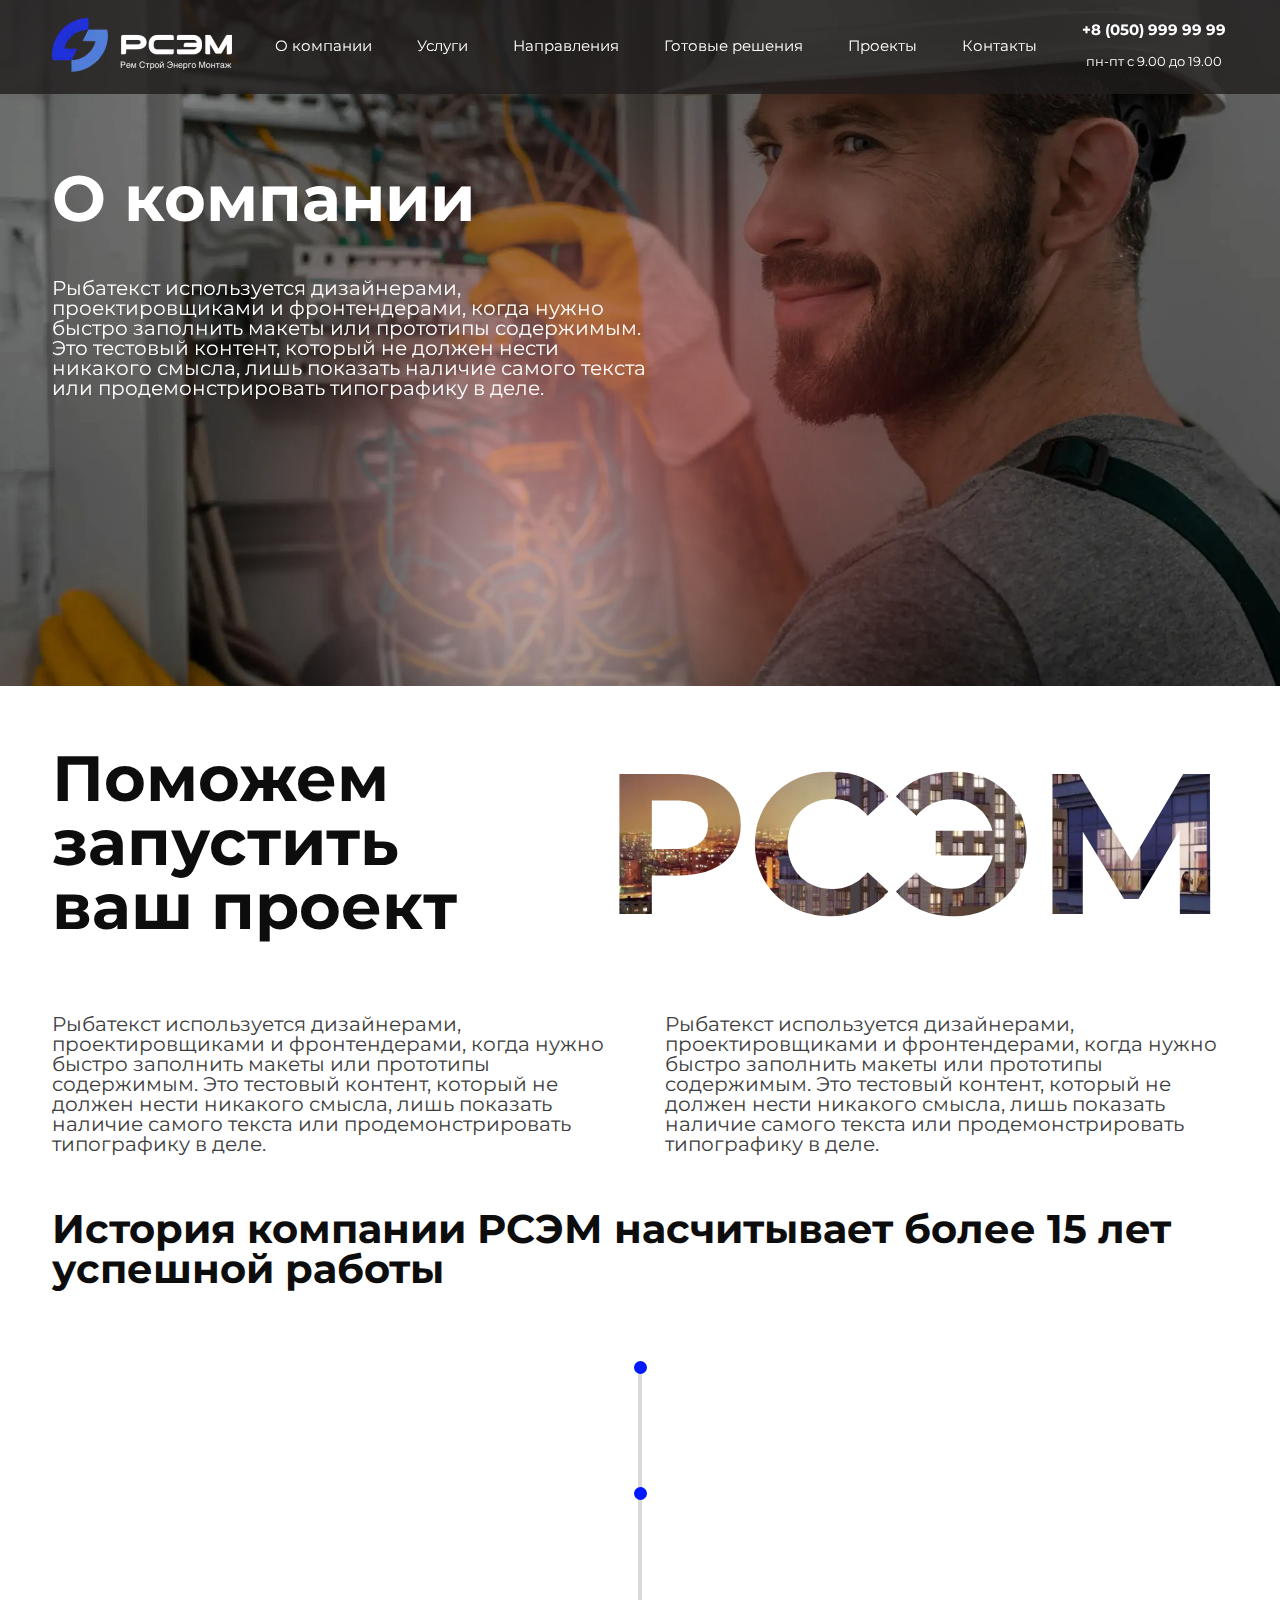
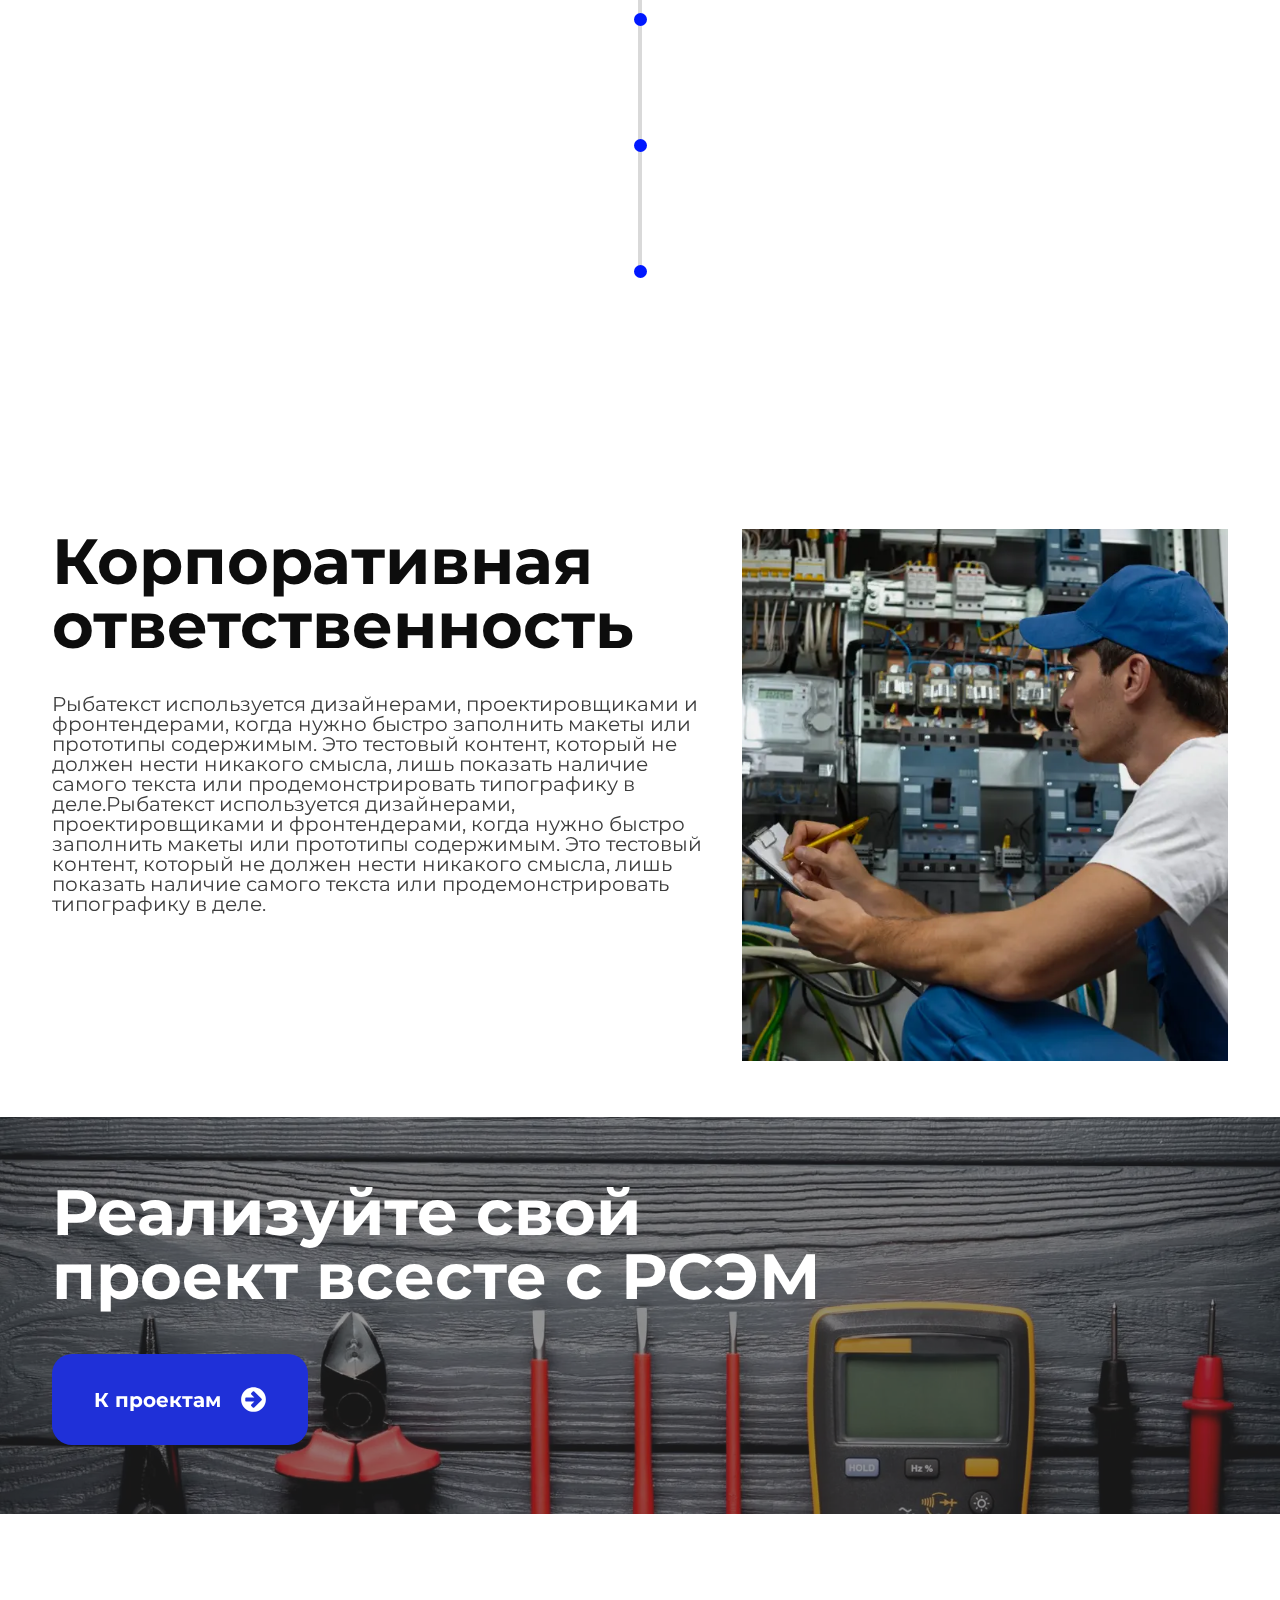
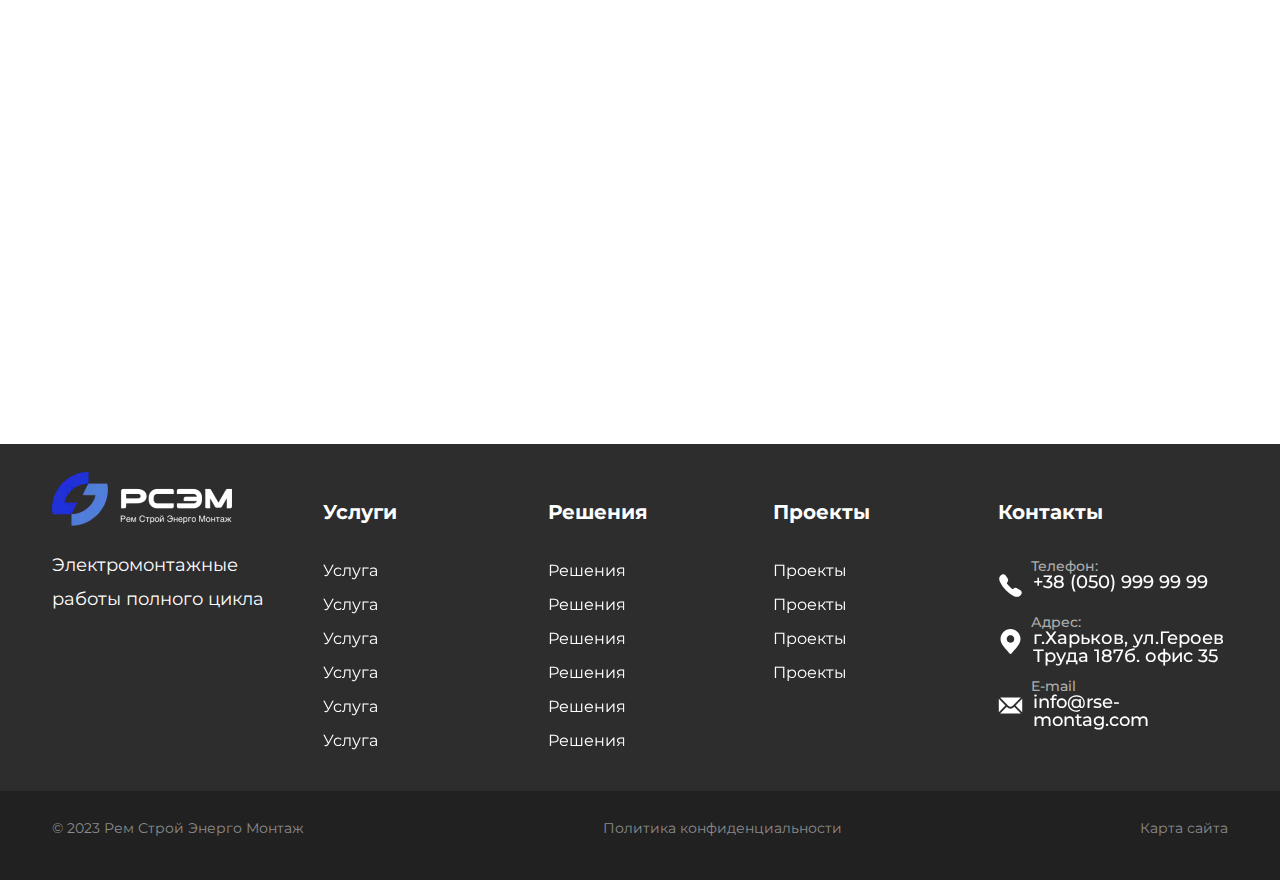
==== about-company.html @ 853f7193 "Add files via upload" ====
<!DOCTYPE html>
<html lang="ru">

<head>
	<title>О компании</title>
	<meta charset="UTF-8">
	<meta name="format-detection" content="telephone=no">
	<style>
		body {
			opacity: 0;
		}
	</style>
	<link rel="stylesheet" href="css/style.min.css?_v=20240906110021">
	<link rel="shortcut icon" href="favicon.ico">
	<!-- <meta name="robots" content="noindex, nofollow"> -->
	<meta name="viewport" content="width=device-width, initial-scale=1.0">
</head>

<body>
	<div class="wrapper">
		<header data-scroll="88" data-scroll-show="1000" class="header">
			<div class="header__container">
				<a href="index.html" class="header__logo"><img src="img/logo.webp" alt="Logo"></a>
				<div class="header__menu menu">
					<button type="button" class="menu__icon icon-menu"><span></span></button>
					<nav class="menu__body">
						<ul class="menu__list">
							<li class="menu__item"><a href="about-company.html" class="menu__link link">О компании</a></li>
							<li class="menu__item"><a href="index.html" class="menu__link link">Услуги</a></li>
							<li class="menu__item"><a href="index.html" class="menu__link link">Направления</a></li>
							<li class="menu__item"><a href="solutions.html" class="menu__link link">Готовые решения</a></li>
							<li class="menu__item"><a href="project.html" class="menu__link link">Проекты</a></li>
							<li class="menu__item"><a href="contact.html" class="menu__link link">Контакты</a></li>
							<li class="menu__item">
								<a href="tel:+380509999999" class="menu__link link menu__link--tell">+8 (050) 999 99 99</a>
								<div class="menu__schedule">пн-пт с 9.00 до 19.00</div>
							</li>
						</ul>
					</nav>
				</div>
			</div>
		</header>
		<main class="page">
			<section data-prlx-parent class="page__about about">
				<div data-prlx class="about__container">
					<h2 class="about__title title">О компании</h2>
					<div class="about__text text">
						<p>
							Рыбатекст используется дизайнерами, проектировщиками и фронтендерами, когда нужно быстро заполнить макеты или прототипы содержимым. Это тестовый контент, который не должен нести никакого смысла, лишь показать наличие самого текста или продемонстрировать типографику в деле.
						</p>
					</div>
				</div>
				<div data-prlx-mouse class="main__decor"><img src="img/main/circle.webp" alt="Decor"></div>
			</section>
			<section class="page__help help">
				<div class="help__container">
					<div data-watch data-watch-once data-watch-threshold="0.3" class="help__main main-help">
						<div class="main-help__headlines">
							<h2 class="main-help__title title">Поможем запустить ваш проект</h2>
							<h3 class="main-help__label image-label">РСЭМ</h3>
						</div>
						<div class="main-help__text text">
							<p>
								Рыбатекст используется дизайнерами, проектировщиками и фронтендерами, когда нужно быстро заполнить макеты или прототипы содержимым. Это тестовый контент, который не должен нести никакого смысла, лишь показать наличие самого текста или продемонстрировать типографику в деле.
							</p>
							<p>
								Рыбатекст используется дизайнерами, проектировщиками и фронтендерами, когда нужно быстро заполнить макеты или прототипы содержимым. Это тестовый контент, который не должен нести никакого смысла, лишь показать наличие самого текста или продемонстрировать типографику в деле.
							</p>
						</div>
					</div>
					<div class="help__history history-help">
						<h4 class="history-help__title">История компании РСЭМ насчитывает более 15 лет успешной работы</h4>
						<div class="history-help__items">
							<div data-watch class="history-help__item">
								<div class="history-help__item-content">
									<div class="history-help__years">2020-2023</div>
									<div class="history-help__text text">
										<p>
											Рыбатекст используется дизайнерами, проектировщиками и фронтендерами, когда нужно
										</p>
									</div>
								</div>
							</div>
							<div data-watch class="history-help__item">
								<div class="history-help__item-content">
									<div class="history-help__years">2008-2020</div>
									<div class="history-help__text text">
										<p>
											Рыбатекст используется дизайнерами, проектировщиками и фронтендерами, когда нужно
										</p>
									</div>
								</div>
							</div>
							<div data-watch class="history-help__item">
								<div class="history-help__item-content">
									<div class="history-help__years">2001-2008</div>
									<div class="history-help__text text">
										<p>
											Рыбатекст используется дизайнерами, проектировщиками и фронтендерами, когда нужно
										</p>
									</div>
								</div>
							</div>
							<div data-watch class="history-help__item">
								<div class="history-help__item-content">
									<div class="history-help__years">1995-1991</div>
									<div class="history-help__text text">
										<p>
											Рыбатекст используется дизайнерами, проектировщиками и фронтендерами, когда нужно
										</p>
									</div>
								</div>
							</div>
							<div data-watch class="history-help__item">
								<div class="history-help__item-content">
									<div class="history-help__years">1988-1991</div>
									<div class="history-help__text text">
										<p>
											Рыбатекст используется дизайнерами, проектировщиками и фронтендерами, когда нужно
										</p>
									</div>
								</div>
							</div>
						</div>
					</div>
					<div data-prlx-parent class="help__responsibility responsibility-help">
						<div data-prlx class="responsibility-help__content">
							<h3 class="responsibility-help__title title">Корпоративная ответственность</h3>
							<div class="responsibility-help__text text">
								<p>
									Рыбатекст используется дизайнерами, проектировщиками и фронтендерами, когда нужно быстро заполнить макеты или прототипы содержимым. Это тестовый контент, который не должен нести никакого смысла, лишь показать наличие самого текста или продемонстрировать типографику в деле.Рыбатекст используется дизайнерами, проектировщиками и фронтендерами, когда нужно быстро заполнить макеты или прототипы содержимым. Это тестовый контент, который не должен нести никакого смысла, лишь показать наличие самого текста или продемонстрировать типографику в деле.
								</p>
							</div>
						</div>
						<div class="responsibility-help__image"><img src="img/project/project-image.webp" alt="Project-image"></div>
					</div>
				</div>
			</section>
			<section class="page__project project">
				<div data-prlx-parent class="project__main">
					<div data-prlx class="project__container">
						<h2 class="project__title title">Реализуйте свой проект всесте с РСЭМ</h2>
						<a href="project.html" class="project__link button">К проектам<span><svg>
									<use xlink:href="img/icons/icons.svg#arrow"></use>
								</svg></span></a>
					</div>
				</div>
			</section>
			<section data-watch data-watch-once data-watch-threshold="0.8" class="page__sertificate sertificate">
				<div class="sertificate__container">
					<h2 class="sertificate__title title">Сертификаты и лицензии</h2>
					<div class="sertificate__slider swiper">
						<div class="sertificate__wrapper swiper-wrapper">
							<div class="sertificate__slide swiper-slide">
								<img src="img/about/sertificate.webp" alt="Sertificate">
							</div>
							<div class="sertificate__slide swiper-slide">
								<img src="img/about/sertificate.webp" alt="Sertificate">
							</div>
							<div class="sertificate__slide swiper-slide">
								<img src="img/about/sertificate.webp" alt="Sertificate">
							</div>
							<div class="sertificate__slide swiper-slide">
								<img src="img/about/sertificate.webp" alt="Sertificate">
							</div>
							<div class="sertificate__slide swiper-slide">
								<img src="img/about/sertificate.webp" alt="Sertificate">
							</div>
							<div class="sertificate__slide swiper-slide">
								<img src="img/about/sertificate.webp" alt="Sertificate">
							</div>
							<div class="sertificate__slide swiper-slide">
								<img src="img/about/sertificate.webp" alt="Sertificate">
							</div>
						</div>
					</div>
				</div>
			</section>
		</main>
		<footer class="footer">
			<div class="footer__main">
				<div class="footer__container">
					<div class="footer__logo">
						<div class="footer__logo-image"><img src="img/logo.webp" alt="Logo"></div>
						<div class="footer__logo-text">
							<p>Электромонтажные работы полного цикла</p>
						</div>
					</div>
					<div data-spollers="767.98,max" class="footer__spollers spollers-footer">
						<details class="spollers-footer__item">
							<summary class="spollers-footer__title">Услуги</summary>
							<nav class="spollers-footer__body">
								<ul class="spollers-footer__list">
									<li class="spollers-footer__item"><a href="#" class="spollers-footer__link link">Услуга </a></li>
									<li class="spollers-footer__item"><a href="#" class="spollers-footer__link link">Услуга </a></li>
									<li class="spollers-footer__item"><a href="#" class="spollers-footer__link link">Услуга </a></li>
									<li class="spollers-footer__item"><a href="#" class="spollers-footer__link link">Услуга </a></li>
									<li class="spollers-footer__item"><a href="#" class="spollers-footer__link link">Услуга </a></li>
									<li class="spollers-footer__item"><a href="#" class="spollers-footer__link link">Услуга </a></li>
								</ul>
							</nav>
						</details>
						<details class="spollers-footer__item">
							<summary class="spollers-footer__title">Решения</summary>
							<nav class="spollers-footer__body">
								<ul class="spollers-footer__list">
									<li class="spollers-footer__item"><a href="#" class="spollers-footer__link link">Решения</a></li>
									<li class="spollers-footer__item"><a href="#" class="spollers-footer__link link">Решения</a></li>
									<li class="spollers-footer__item"><a href="#" class="spollers-footer__link link">Решения</a></li>
									<li class="spollers-footer__item"><a href="#" class="spollers-footer__link link">Решения</a></li>
									<li class="spollers-footer__item"><a href="#" class="spollers-footer__link link">Решения</a></li>
									<li class="spollers-footer__item"><a href="#" class="spollers-footer__link link">Решения</a></li>
								</ul>
							</nav>
						</details>
						<details class="spollers-footer__item">
							<summary class="spollers-footer__title">Проекты</summary>
							<nav class="spollers-footer__body">
								<ul class="spollers-footer__list">
									<li class="spollers-footer__item"><a href="#" class="spollers-footer__link link">Проекты</a></li>
									<li class="spollers-footer__item"><a href="#" class="spollers-footer__link link">Проекты</a></li>
									<li class="spollers-footer__item"><a href="#" class="spollers-footer__link link">Проекты</a></li>
									<li class="spollers-footer__item"><a href="#" class="spollers-footer__link link">Проекты</a></li>
								</ul>
							</nav>
						</details>
						<details class="spollers-footer__item spollers-footer__item--contact">
							<summary class="spollers-footer__title">Контакты</summary>
							<nav class="spollers-footer__body">
								<ul class="spollers-footer__list">
									<li class="spollers-footer__item">
										<div class="spollers-footer__name">Телефон:</div>
										<a href="#" class="spollers-footer__link-contact">
											<svg>
												<use xlink:href="img/icons/icons.svg#tell"></use>
											</svg>
											<span class="link-tell link">+38 (050) 999 99 99</span>
										</a>
									</li>
									<li class="spollers-footer__item">
										<div class="spollers-footer__name">Адрес:</div>
										<a href="#" class="spollers-footer__link-contact">
											<svg>
												<use xlink:href="img/icons/icons.svg#map"></use>
											</svg>
											<span class="link">г.Харьков, ул.Героев Труда 187б. офис 35</span>
										</a>
									</li>
									<li class="spollers-footer__item">
										<div class="spollers-footer__name">E-mail</div>
										<a href="#" class="spollers-footer__link-contact">
											<svg>
												<use xlink:href="img/icons/icons.svg#mail"></use>
											</svg>
											<span class="link">info@rse-montag.com</span>
										</a>
									</li>
								</ul>
							</nav>
						</details>
					</div>
				</div>
			</div>
			<div class="footer__copy">
				<div class="footer__container">
					<a href="#" class="footer__copy--link">© 2023 Рем Строй Энерго Монтаж</a>
					<a href="#" class="footer__copy--link">Политика конфиденциальности</a>
					<a href="#" class="footer__copy--link">Карта сайта</a>
				</div>
			</div>
		</footer>
	</div>
	<script src="js/app.min.js?_v=20240906110021"></script>
</body>

</html>
---- css/style.min.css ----
@import url(https://fonts.googleapis.com/css?family=Montserrat:regular,500,600,700&display=swap);*{padding:0;margin:0;border:0}*,*::after,*::before{box-sizing:border-box}*::after,*::before{display:inline-block}body,html{height:100%;min-width:320px}body{color:#3d3d3d;line-height:1;font-family:Montserrat;font-size:1.25rem;-ms-text-size-adjust:100%;-moz-text-size-adjust:100%;-webkit-text-size-adjust:100%;-webkit-font-smoothing:antialiased;-moz-osx-font-smoothing:grayscale}button,input,textarea{font-family:Montserrat;font-size:inherit;line-height:inherit;color:inherit;background-color:rgba(0,0,0,0)}input,textarea{width:100%}label{display:inline-block}button,option,select{cursor:pointer}a{display:inline-block;color:inherit;text-decoration:none}ul li{list-style:none}img{vertical-align:top}h1,h2,h3,h4,h5,h6{font-weight:inherit;font-size:inherit}.lock body{overflow:hidden;touch-action:none;-ms-scroll-chaining:none;overscroll-behavior:none}.loaded body{transition:all .8s;opacity:1}.wrapper{min-height:100%;display:flex;flex-direction:column;overflow:hidden}@supports (overflow:clip){.wrapper{overflow:clip}}.wrapper>main{flex:1 1 auto}.wrapper>*{min-width:0}[class*=__container]{max-width:75.375rem;margin:0 auto;padding:0 .9375rem}[class*="--gc"]{display:grid;min-width:0;grid-template-columns:.9375rem 1fr minmax(auto,73.5rem) 1fr .9375rem}[class*="--gc"]>*{min-width:0;grid-column:3/4}.icon-menu{display:none}.ibg{width:100%;height:100%;-o-object-fit:cover;object-fit:cover}.ibg--top{-o-object-position:top;object-position:top}.ibg--bottom{-o-object-position:bottom;object-position:bottom}.ibg--left{-o-object-position:left;object-position:left}.ibg--right{-o-object-position:right;object-position:right}.ibg--contain{-o-object-fit:contain;object-fit:contain}.title{font-weight:700;color:#0d0d0d}.button{border-radius:1.25rem;background:#1f30d8;font-weight:700;padding:2.0625rem 2.625rem;display:inline-flex;align-items:center;justify-content:center;gap:1.25rem;transition:background .4s}.button span{width:1.5625rem;height:1.5625rem;transition:-webkit-transform .6s;transition:transform .6s;transition:transform .6s,-webkit-transform .6s}.button svg{width:100%;height:100%}.link{cursor:pointer;text-decoration:none;border-bottom:0;position:relative;display:inline-block;-webkit-transform:translate3d(0,0,0);transform:translate3d(0,0,0);transition:color .5s,-webkit-transform 1s;transition:transform 1s,color .5s;transition:transform 1s,color .5s,-webkit-transform 1s;transition-timing-function:cubic-bezier(.2,1,.3,1)}.link::before{content:"";position:absolute;z-index:-1;top:100%;width:100%;height:1px;-webkit-transform:scale3d(0,1,1);transform:scale3d(0,1,1);-webkit-transform-origin:100% 50%;transform-origin:100% 50%;transition:-webkit-transform .5s;transition:transform .5s;transition:transform .5s,-webkit-transform .5s;transition-timing-function:cubic-bezier(.2,1,.3,1);background:#fff}.map iframe{width:100vw;height:50vh}.image-label{text-transform:uppercase;font-weight:700;background-image:url(../img/solutions/background-clip.webp);background-position:center;background-size:cover;-webkit-background-clip:text;background-clip:text;color:transparent}.header{position:absolute;width:100%;z-index:50;background:rgba(32,29,29,.8);padding-top:1.125rem;padding-bottom:1.375rem;transition:top 2s ease 0s}.header._header-scroll{position:fixed;top:-200%}.header._header-show{transition:top .8s ease 0s;top:0}.header__container{color:#fff;display:flex;gap:2.5rem;align-items:center;justify-content:space-between}.header__logo{flex-shrink:0;position:relative;z-index:50}.header__logo img{width:100%}.menu__list{display:flex;flex-wrap:wrap;-webkit-column-gap:2.8125rem;-moz-column-gap:2.8125rem;column-gap:2.8125rem;row-gap:1.25rem;align-items:center;justify-content:center}.menu__item{display:flex;flex-direction:column;justify-content:center;align-items:center}.menu__schedule{font-weight:400;font-size:.8125rem;margin-top:1.125rem}.menu__link{font-size:.9375rem}.menu__link--tell{font-weight:700}.footer__main{background-color:#2d2d2d;color:#fff;padding-top:1.75rem;padding-bottom:1.75rem}.footer__container{display:flex;-webkit-column-gap:2.5rem;-moz-column-gap:2.5rem;column-gap:2.5rem;row-gap:3.75rem;justify-content:space-between}.footer__logo{display:flex;flex-direction:column;gap:1.4375rem}.footer__logo-image img{width:100%}.footer__logo-text{line-height:187%}.footer__spollers{flex-grow:1}.footer__copy{padding-top:1.875rem;padding-bottom:2.8125rem;background-color:#212121;color:#8b8b8b}.footer__copy--link{transition:color .3s}.link-tell{white-space:nowrap}.spollers-footer{display:grid;grid-template-columns:1fr 1fr 1fr auto;gap:1.25rem}.spollers-footer__item:not(:last-child){margin-bottom:.875rem}.spollers-footer__title{cursor:default;font-weight:700;list-style:none;position:relative}.spollers-footer__title::-webkit-details-marker,.spollers-footer__title::marker{display:none}._spoller-init .spollers-footer__title{cursor:pointer}._spoller-init .spollers-footer__title::after,._spoller-init .spollers-footer__title::before{content:"";position:absolute;right:18px;top:50%;background-color:#fff;height:2px;width:8px;transition:-webkit-transform .5s ease 0s;transition:transform .5s ease 0s;transition:transform .5s ease 0s,-webkit-transform .5s ease 0s}._spoller-init .spollers-footer__title::before{-webkit-transform:translate(-75%,-50%) rotate(40deg);transform:translate(-75%,-50%) rotate(40deg)}._spoller-init .spollers-footer__title::after{-webkit-transform:translate(0,-50%) rotate(-40deg);transform:translate(0,-50%) rotate(-40deg)}._spoller-init .spollers-footer__title._spoller-active::before{-webkit-transform:translateX(-75%) rotate(-40deg);transform:translateX(-75%) rotate(-40deg)}._spoller-init .spollers-footer__title._spoller-active::after{-webkit-transform:rotate(40deg);transform:rotate(40deg)}.spollers-footer__name{color:#adadad;font-weight:500;padding-left:2.0625rem}.spollers-footer__link-contact{display:inline-flex;align-items:flex-start;gap:.625rem}.spollers-footer__link-contact span{font-weight:500}.spollers-footer__link-contact svg{max-width:1.5625rem;max-height:1.5625rem;width:100%;height:100%}.page{transition:all .5s}.page__solutions{background:#fff}.page__project{background:#fff}.menu-open .page{-webkit-filter:blur(.3125rem);filter:blur(.3125rem)}.main{overflow:hidden;background:url(../img/main/bg-image.webp) center/cover no-repeat;position:relative}.main::before{content:"";position:absolute;width:100%;height:100%;top:0;left:0;background:rgba(45,45,45,.6)}.main__container{position:relative;z-index:5;color:#fff}.main__title{font-weight:700;text-transform:uppercase}.main__label{display:inline-block;background-color:#1f30d8;font-weight:700;padding:.625rem 1.25rem}.main__text{max-width:34.6875rem}.main__sociale{position:fixed;top:50%;right:.3125rem;-webkit-transform:translateY(-50%);transform:translateY(-50%);display:flex;flex-direction:column;align-items:center}.main__sociale-link{transition:-webkit-transform .3s;transition:transform .3s;transition:transform .3s,-webkit-transform .3s}.main__sociale-link svg{width:100%;height:100%}.main__sociale-label{-webkit-writing-mode:vertical-lr;-ms-writing-mode:tb-lr;writing-mode:vertical-lr;font-weight:600}.main__decor{aspect-ratio:1/1;position:absolute;top:0;right:10%}.main__decor img{width:100%;height:100%}.solutions__items{display:grid;-webkit-column-gap:1.375rem;-moz-column-gap:1.375rem;column-gap:1.375rem;row-gap:1.625rem;grid-template-columns:repeat(3,1fr);opacity:0;-webkit-transform:translateY(10%);transform:translateY(10%)}.solutions__items._watcher-view{transition:all .8s;opacity:1;-webkit-transform:translateY(0);transform:translateY(0)}.solutions__item{overflow:hidden;position:relative;color:#fff;height:17.125rem}.solutions__item img{position:absolute;-o-object-fit:cover;object-fit:cover;width:100%;height:100%;top:0;left:0;transition:-webkit-transform .5s;transition:transform .5s;transition:transform .5s,-webkit-transform .5s}.solutions__item:nth-child(4),.solutions__item:nth-child(9){grid-column:span 2}.solutions__link{position:absolute;bottom:1.5625rem;left:1.5625rem;right:1.5625rem;font-weight:700;text-shadow:2px 2px 1px #3d3d3d}.solutions__link svg{width:1rem;height:1rem;transition:-webkit-transform .6s;transition:transform .6s;transition:transform .6s,-webkit-transform .6s;margin-left:.625rem;-webkit-filter:drop-shadow(2px 2px 1px #3d3d3d);filter:drop-shadow(2px 2px 1px #3d3d3d)}.main-solutions__body{display:grid;grid-template-columns:1fr -webkit-min-content;grid-template-columns:1fr min-content}.main-solutions__content{order:1}.main-solutions__link{color:#fff}.main-solutions__image-label{order:2;-webkit-transform:translateY(-23%);transform:translateY(-23%)}.main-solutions__counters{white-space:wrap;display:grid;grid-template-columns:repeat(3,-webkit-min-content);grid-template-columns:repeat(3,min-content)}.main-solutions__item{display:flex;flex-direction:column;align-items:flex-start}.main-solutions__inner{display:flex;gap:.3125rem;color:#313fc2;font-weight:700}.main-solutions__label{text-wrap:nowrap}.item-solutions-blue{background-color:#0018ff;padding:1.25rem 2.5rem}.item-solutions-blue__label{font-weight:700;margin-bottom:1.25rem}.item-solutions-blue__content{display:flex;gap:1.25rem;justify-content:space-between}.item-solutions-blue__inner{display:flex;gap:1.25rem;flex-direction:column;align-items:flex-start;justify-content:space-between}.item-solutions-blue__link{background-color:#fff;color:#0018ff;border:.0625rem solid #fff}.item-solutions-blue__icon{flex:0 0 24.8%}.item-solutions-blue__icon svg{width:100%;height:100%;color:#000}.project__main{overflow:hidden;padding-top:3.9375rem;padding-bottom:4.3125rem;position:relative;background:url(../img/project/bg-project.webp) center/cover no-repeat}.project__main::before{content:"";position:absolute;width:100%;height:100%;top:0;left:0;background:rgba(45,45,45,.5)}.project__container{color:#fff;position:relative}.project__title{color:#fff;max-width:48.75rem;margin-bottom:2.875rem}.project__content{overflow:hidden;position:relative}.project__text-block-title{margin-bottom:2.3125rem}.project__text-block-text{color:#3d3d3d}.project__image img{width:100%;height:100%;-o-object-fit:cover;object-fit:cover;-o-object-position:top;object-position:top}.contact{overflow:hidden;background:url(../img/contact/bg-image.webp) center/cover no-repeat;position:relative}.contact__container{position:relative;z-index:5;display:grid;grid-template-columns:auto 29.6875rem;gap:1.25rem;color:#fff}.contact__content{max-width:37.8125rem;-webkit-transform:translateX(-100%);transform:translateX(-100%);opacity:0}._watcher-view .contact__content{opacity:1;-webkit-transform:translateX(0);transform:translateX(0);transition:all .5s ease .5s}.contact__title{color:#fff;margin-bottom:.75rem}.contact__text{margin-bottom:3.125rem}.contact__item:not(:last-child){margin-bottom:2.25rem}.contact__item-label{font-weight:500;color:#8b8b8b;padding-left:2.25rem;margin-bottom:.375rem}.contact__item-link{display:inline-flex;align-items:center;gap:.625rem}.contact__item-link svg{color:#0018ff;width:1.5625rem;height:1.5625rem;transition:-webkit-transform .5s;transition:transform .5s;transition:transform .5s,-webkit-transform .5s}.contact__form{overflow:hidden;position:relative;padding:1.25rem;border-radius:1.875rem;box-shadow:0 4px 20px 0 rgba(0,0,0,.1);-webkit-transform:translateX(100%);transform:translateX(100%);opacity:0}._watcher-view .contact__form{opacity:1;-webkit-transform:translateX(0);transform:translateX(0);transition:all .5s ease .5s}.contact__form::before{content:"";position:absolute;z-index:-1;width:100%;height:100%;top:0;left:0;background:linear-gradient(180deg,rgba(229,233,236,.5) 0,rgba(229,233,236,.5) 100%);opacity:.7}.contact__form-label{font-weight:700;margin-bottom:1.875rem}.contact__form-text{margin-bottom:1.875rem}.contact__form-input{background-color:#fff;border-radius:1.875rem;margin-bottom:1.5625rem;padding:1.6875rem 2.0625rem;line-height:100%;color:#0d0d0d}.contact__form-input:invalid{outline-color:red}.contact__form-input:valid{outline-color:#0018ff}.contact__form-button{width:100%}.page__help{background:#fff}.page__sertificate{background:#fff}.about{overflow:hidden;background:url(../img/about/bg-about.webp) top/cover no-repeat;position:relative}.about__container{position:relative;z-index:5;color:#fff}.about__title{color:#fff;margin-bottom:3rem}.about__text{max-width:37.8125rem}.help__main{opacity:0;-webkit-transform:translateY(10%);transform:translateY(10%)}.help__main._watcher-view{transition:all .8s;opacity:1;-webkit-transform:translateY(0);transform:translateY(0)}.main-help__headlines{display:flex;align-items:center;justify-content:space-between;gap:1.25rem}.main-help__text{display:flex}.history-help__title{color:#0d0d0d;font-weight:700}.history-help__items{display:flex;flex-direction:column;row-gap:.3125rem;position:relative}.history-help__items::before{content:"";position:absolute;width:.25rem;border-radius:1.875rem;height:82%;top:0;left:50%;background:#d9d9d9;-webkit-transform:translateX(-50%);transform:translateX(-50%)}.history-help__item{position:relative}.history-help__item::before{content:"";position:absolute;width:.8125rem;height:.8125rem;border-radius:50%;top:0;background:#0018ff}.history-help__item:nth-child(2n-1){text-align:right;align-self:flex-start}.history-help__item:nth-child(2n-1) .history-help__item-content{opacity:0;-webkit-transform:translateX(-100%);transform:translateX(-100%)}.history-help__item:nth-child(2n-1)._watcher-view .history-help__item-content{opacity:1;-webkit-transform:translateX(0);transform:translateX(0);transition:all .8s}.history-help__item:nth-child(2n-1)::before{right:-.40625rem}.history-help__item:nth-child(2n-1) .history-help__item-content{margin-right:auto}.history-help__item:nth-child(2n){text-align:left;align-self:flex-end}.history-help__item:nth-child(2n) .history-help__item-content{opacity:0;-webkit-transform:translateX(100%);transform:translateX(100%)}.history-help__item:nth-child(2n)._watcher-view .history-help__item-content{opacity:1;-webkit-transform:translateX(0);transform:translateX(0);transition:all .8s}.history-help__item:nth-child(2n)::before{left:-.40625rem}.history-help__item:nth-child(2n) .history-help__item-content{margin-left:auto}.history-help__item-content{padding:1rem 1.875rem;border-radius:1.25rem;box-shadow:0 4px 20px 0 rgba(0,0,0,.1)}.history-help__years{color:#313fc2;font-weight:700;margin-bottom:.3125rem}.responsibility-help{display:flex;align-items:flex-start;justify-content:space-between;gap:1.75rem}.responsibility-help__content{flex:1 1 54.4%}.responsibility-help__title{margin-bottom:2.3125rem}.responsibility-help__image{flex:1 1 39.357%}.responsibility-help__image img{width:100%;height:100%;aspect-ratio:500/548;-o-object-fit:cover;object-fit:cover}.sertificate__container{opacity:0;-webkit-transform:translateY(20%);transform:translateY(20%)}._watcher-view .sertificate__container{opacity:1;-webkit-transform:translateY(0);transform:translateY(0);transition:all .8s}.sertificate__title{margin-bottom:2.875rem;width:30rem}.sertificate__slide img{width:100%;height:100%;aspect-ratio:192/253;-o-object-fit:cover;object-fit:cover}.page__completed{background:#fff}.panel{overflow:hidden;position:relative;background:url(../img/panel/bg-panel.webp) center/cover no-repeat}.panel__container{color:#fff;position:relative;z-index:5}.panel__title{color:#fff;margin-bottom:3rem}.completed__content{display:flex;-webkit-column-gap:4.5625rem;-moz-column-gap:4.5625rem;column-gap:4.5625rem;row-gap:1.25rem}.completed__counters{display:flex;gap:.625rem;flex-direction:column;justify-content:space-between}.completed__text p:not(:last-child){margin-bottom:.625rem}.completed__images-items{display:grid;grid-template-columns:repeat(3,1fr);grid-template-rows:repeat(2,1fr)}.completed__image-item{background:#1f30d8;color:#fff;display:flex;flex-direction:column;justify-content:space-between}.completed__image-item img{width:100%;height:100%;-o-object-fit:cover;object-fit:cover}.completed__image-item-title{font-weight:700;line-height:83%;margin-bottom:2.25rem}.completed__image-item-text{line-height:150%}.page__gallery{background-color:#fff}.project-page{overflow:hidden;position:relative;background:url(../img/project-page/bg-project-page.webp) center/cover no-repeat}.project-page__container{color:#fff;position:relative;z-index:5}.project-page__title{color:#fff;margin-bottom:3rem}.gallery__items{display:grid;grid-template-columns:repeat(4,1fr);grid-template-rows:repeat(2,1fr)}.gallery__item{overflow:hidden}.gallery__item img{width:100%;height:100%;-o-object-fit:cover;object-fit:cover;aspect-ratio:483/422;transition:-webkit-transform .5s;transition:transform .5s;transition:transform .5s,-webkit-transform .5s}.page__solutions-page{color:#fff}.solutions-page{overflow:hidden;background:url(../img/solution-page/bg-solution-page.webp) center/cover no-repeat;position:relative}.solutions-page__container{position:relative;z-index:5}.solutions-page__title{color:#fff;margin-bottom:3rem}.solutions-page__text{margin-bottom:3.875rem}.problem__list{display:flex}.problem__list li,.problem__list ol{list-style:none}.problem__list ol{counter-reset:ol-numbers}.problem__list li{counter-increment:ol-numbers}.problem__list li::before{content:"0" counter(ol-numbers);display:flex;align-items:center;justify-content:center;color:#fff;background:#0018ff;border-radius:50%;font-weight:700}.problem__item{opacity:0;-webkit-transform:translateX(-100%);transform:translateX(-100%)}._watcher-view .problem__item{-webkit-transform:translateX(0);transform:translateX(0);opacity:1}._watcher-view .problem__item:nth-child(1){transition:.5s}._watcher-view .problem__item:nth-child(2){transition:.5s ease .5s}._watcher-view .problem__item:nth-child(3){transition:.5s ease 1s}.problem__steps{opacity:0;-webkit-transform:translateY(20%);transform:translateY(20%)}._watcher-view .problem__steps{opacity:1;-webkit-transform:translateY(0);transform:translateY(0);transition:all .5s ease 1.5s}.item-problem{padding:.75rem;display:flex;flex-direction:column;gap:1.25rem}.item-problem__label{font-weight:700;margin-bottom:.625rem}.steps-problem{display:flex;gap:1.25rem}.steps-problem__image{width:100%;height:100%}.steps-problem__image img{width:100%;height:100%;-o-object-fit:cover;object-fit:cover;-o-object-position:center;object-position:center}.steps-problem__items{display:flex;flex-direction:column;justify-content:space-between;gap:.625rem}.steps-problem__item{background:#ededed;display:flex;padding:2.0625rem 1.375rem;gap:.8125rem}.steps-problem__icon svg{width:1.375rem;height:1.25rem;color:#313fc2}.steps-problem__label{font-weight:700;margin-bottom:1.3125rem}.result{opacity:0;-webkit-transform:translateY(20%);transform:translateY(20%)}.result._watcher-view{opacity:1;-webkit-transform:translateY(0);transform:translateY(0);transition:all .5s}.swiper{overflow:hidden}.swiper-initialized{touch-action:pan-y}.swiper-wrapper{width:100%;height:100%;box-sizing:content-box;display:flex;position:relative}.swiper-vertical .swiper-wrapper{flex-direction:column}.swiper-autoheight .swiper-wrapper{align-items:flex-start}.swiper-initialized .swiper-slide{flex-shrink:0}.swiper-android .swiper-slide,.swiper-android .swiper-wrapper{-webkit-transform:translate3d(0,0,0);transform:translate3d(0,0,0)}.swiper-button-lock{display:none!important}@font-face{font-family:lg;src:url([data-uri].webpnQRXowC/GBq51eymLRXrsXsTzXX37VlXzeVxoI6m8Gy67oBnzsB6DoQYY7GHM2fbT4oS9zON45lPnwbmww2BL0G89EnfaVPi5eJ3NZFtjc277Wb9M1A+UWG2WZyrj6PMKmLHRoH04iZLuivlsHTmm9/qYJ1r2Z90DtuKYduK6SdNZ3dRRxHAoE+l4HGM6MyIe+0se+zHEfsP4s2sqqnVdSTE/8lCVYMRVsuBVEJOvT3fa1Xr4X2iDZflVFmxyDmpu1r8b9IsVzXUB9w1/l9ccf7WCszaI1ATtUx7oRztk1dtbBcciudJAi83Vv2yaTg9uON6toxLlIM2GVxClo2eVBt5gcOHRwHLIpptC92TeKRi3MjtBkTAOaoU+6P1q364+kdgt/+xh2fRvlOf2p5xR4ut7P4s0sPwY63OguajQWuYqMjUWaA9100ya6yHdHr/BMyxN9QmGa2zjPnbZr17KTy9weKwqXYtqjcMunRkgE9kP+Refvml14hAZw8WFQGmZnnaEi0eLUQTCc+tLSphVyaUH6lAJoXjF1MDiaFSOexNCRKYW8TOkhKzDEDjPDvHHI3c5hXbQLhujhUuPmBYd+N/EaktFsDqoDo4/G0yx70s3SSuXJDIvjMNsIQ7TDqb+/sv8NHGl6BvDAMOnsCpv9PQcP9tS6N294zEnwtNdt2tfTXSz7JGwAqALmbKpr90BaeqA9tlvduWP4/xa0thZcJMNDC6XqrFuy2xGF7YaiQkN7UfhEbMaNkOxQHezh7YVFBsP9TcoybgmzhaExmpxb/78Naf89LmVWthVvvSWh3rZUWtlMFStWENDf5uqEd2LiP/M/fvWEWUntjnTynpI2ainnLdjPUIvL2uGFJvoUQy0taZvPePLqxy0lK6mUo8yp6B+WtdyyTHivdrgLZrhbvAOlWMbQEJtJZ7JuXgRLC+hwe/kb90WvW4U4/PGGRUmLk995J1loWLRhQwVCKkve4JOS8YJASY+P8KQNe/vahGNU8TJRe/eCaaG7ozsrt6Ixu623v/ck0rvlG2EYBoAh6abIxoZ9UeHoNQAiMPKv/8pIi+47EAMHcfLh7dyX8q0Po+Iap94fFob+4fr/DXr96x+j1x2dhZ0dBfRqardjBIZ+M+S6Lo6ojE+4HKF7Kz7zG+eCOkwQ98UfOirDqrckKPVz3sR8srT/gsev3H0p3Rq7wkD1JLE/XZ+2Ze5pV5eqPiqqmBkc1PQYDBvlk5MdqQff21UyInvyhyjMsHXV33tD3zaQ7Us/NKfX44qLQ/8ffOtzXIjnymRNXampDWkGDR5yOyThG2/9UXC6liWEEz0hX+uR1Xg780i4eNOSig3Fk2pSkPpBqrrmx3/+TbB2ya9ePfrGJx98H8rvjKsRQoSh/G0s8cO6bhwwUI8vUz1c21B04cscrjVV1q8zzCVJkmv/T8y21/bLszJpxeqptculJZpleUyKrPX/X3QZBL+rl+hTWuR/2At7LhYVX9BBsULaqi9LWh+6xMDLW6V65dy2gsMbszemQ96XMDvrSfRM60ceo5R/oGDXB0KrxJsTACBhbV48S4Cd5IeyAVdU5Yg+2nPGKS+XAwmOljrwpIdMmdJPexI9ndnIXUIVgety83YzRdXD6E6YvF0gVGJRMhpOyQW6xGM0Zbq7zw8AoAcWAYa7cSOsARF+Fm8DBAAYgDUq07ZSWvm3UIoAAIAfde39SB7Hz+K/xR9vAkMBg0YE8PKEChkH47+9MDggitAdAEObxnBmZAFu5C4eyMxqN/2c3ZUK2qJ+tDUvrTR/BGHDbqZplsDNZVVQjIaim4XA6TE4YLCfEdweIwAKaArx8aN1JETYMNMDEWGYZdRjMJDAB4T7+EEiwAdiBKCBlRQCfnwjEgohbttG2AYb3yS+7tWIDW1rd/6mMedAM+yEHbAvWge0XgNevwdW20Cmdfb6NXBYqm+DtZHUyUW88R/abjA/OxeYpIa9sNmNGMqHbMgd2CAZPzVuOfQFg5H275pWwx73mQMODQAAAA==) format("woff2"),url([data-uri]) format("woff");font-weight:400;font-style:normal;font-display:block}.lg-icon{font-family:lg!important;speak:never;font-style:normal;font-weight:400;font-variant:normal;text-transform:none;line-height:1;-webkit-font-smoothing:antialiased;-moz-osx-font-smoothing:grayscale}.lg-container{font-family:system-ui,-apple-system,"Segoe UI",Roboto,"Helvetica Neue",Arial,"Noto Sans","Liberation Sans",sans-serif,"Apple Color Emoji","Segoe UI Emoji","Segoe UI Symbol","Noto Color Emoji"}.lg-next,.lg-prev{background-color:rgba(0,0,0,.45);border-radius:2px;color:#999;cursor:pointer;display:block;font-size:22px;margin-top:-10px;padding:8px 10px 9px;position:absolute;top:50%;z-index:1080;outline:0;border:none}.lg-next.disabled,.lg-prev.disabled{opacity:0!important;cursor:default}.lg-next:hover:not(.disabled),.lg-prev:hover:not(.disabled){color:#fff}.lg-single-item .lg-next,.lg-single-item .lg-prev{display:none}.lg-next{right:20px}.lg-next:before{content:""}.lg-prev{left:20px}.lg-prev:after{content:""}@-webkit-keyframes lg-right-end{0%{left:0}50%{left:-30px}100%{left:0}}@keyframes lg-right-end{0%{left:0}50%{left:-30px}100%{left:0}}@-webkit-keyframes lg-left-end{0%{left:0}50%{left:30px}100%{left:0}}@keyframes lg-left-end{0%{left:0}50%{left:30px}100%{left:0}}.lg-outer.lg-right-end .lg-object{-webkit-animation:lg-right-end .3s;animation:lg-right-end .3s;position:relative}.lg-outer.lg-left-end .lg-object{-webkit-animation:lg-left-end .3s;animation:lg-left-end .3s;position:relative}.lg-toolbar{z-index:1082;left:0;position:absolute;top:0;width:100%}.lg-media-overlap .lg-toolbar{background-image:linear-gradient(0deg,rgba(0,0,0,0),rgba(0,0,0,.4))}.lg-toolbar .lg-icon{color:#999;cursor:pointer;float:right;font-size:24px;height:47px;line-height:27px;padding:10px 0;text-align:center;width:50px;text-decoration:none!important;outline:medium none;will-change:color;transition:color .2s linear;background:0 0;border:none;box-shadow:none}.lg-toolbar .lg-icon.lg-icon-18{font-size:18px}.lg-toolbar .lg-icon:hover{color:#fff}.lg-toolbar .lg-close:after{content:""}.lg-toolbar .lg-maximize{font-size:22px}.lg-toolbar .lg-maximize:after{content:""}.lg-toolbar .lg-download:after{content:""}.lg-sub-html{color:#eee;font-size:16px;padding:10px 40px;text-align:center;z-index:1080;opacity:0;transition:opacity .2s ease-out 0s}.lg-sub-html h4{margin:0;font-size:13px;font-weight:700}.lg-sub-html p{font-size:12px;margin:5px 0 0}.lg-sub-html a{color:inherit}.lg-sub-html a:hover{text-decoration:underline}.lg-media-overlap .lg-sub-html{background-image:linear-gradient(180deg,rgba(0,0,0,0),rgba(0,0,0,.6))}.lg-item .lg-sub-html{position:absolute;bottom:0;right:0;left:0}.lg-error-msg{font-size:14px;color:#999}.lg-counter{color:#999;display:inline-block;font-size:16px;padding-left:20px;padding-top:12px;height:47px;vertical-align:middle}body:not(.lg-from-hash) .lg-outer.lg-start-zoom .lg-item:not(.lg-zoomable) .lg-img-wrap,body:not(.lg-from-hash) .lg-outer.lg-start-zoom .lg-item:not(.lg-zoomable) .lg-video-cont{opacity:0;-webkit-transform:scale3d(.5,.5,.5);transform:scale3d(.5,.5,.5);will-change:transform,opacity;transition:opacity 250ms cubic-bezier(0,0,.25,1),-webkit-transform 250ms cubic-bezier(0,0,.25,1) 0s!important;transition:transform 250ms cubic-bezier(0,0,.25,1) 0s,opacity 250ms cubic-bezier(0,0,.25,1)!important;transition:transform 250ms cubic-bezier(0,0,.25,1) 0s,opacity 250ms cubic-bezier(0,0,.25,1),-webkit-transform 250ms cubic-bezier(0,0,.25,1) 0s!important}body:not(.lg-from-hash) .lg-outer.lg-start-zoom .lg-item:not(.lg-zoomable).lg-complete .lg-img-wrap,body:not(.lg-from-hash) .lg-outer.lg-start-zoom .lg-item:not(.lg-zoomable).lg-complete .lg-video-cont{opacity:1;-webkit-transform:scale3d(1,1,1);transform:scale3d(1,1,1)}.lg-group:after{content:"";display:table;clear:both}.lg-container{display:none;outline:0}.lg-container.lg-show{display:block}.lg-on{scroll-behavior:unset}.lg-hide-sub-html .lg-sub-html,.lg-next,.lg-pager-outer,.lg-prev,.lg-toolbar{opacity:0;will-change:transform,opacity;transition:opacity .25s cubic-bezier(0,0,.25,1) 0s,-webkit-transform .25s cubic-bezier(0,0,.25,1) 0s;transition:transform .25s cubic-bezier(0,0,.25,1) 0s,opacity .25s cubic-bezier(0,0,.25,1) 0s;transition:transform .25s cubic-bezier(0,0,.25,1) 0s,opacity .25s cubic-bezier(0,0,.25,1) 0s,-webkit-transform .25s cubic-bezier(0,0,.25,1) 0s}.lg-show-in .lg-next,.lg-show-in .lg-pager-outer,.lg-show-in .lg-prev,.lg-show-in .lg-toolbar{opacity:1}.lg-show-in.lg-hide-sub-html .lg-sub-html{opacity:1}.lg-show-in .lg-hide-items .lg-prev{opacity:0;-webkit-transform:translate3d(-10px,0,0);transform:translate3d(-10px,0,0)}.lg-show-in .lg-hide-items .lg-next{opacity:0;-webkit-transform:translate3d(10px,0,0);transform:translate3d(10px,0,0)}.lg-show-in .lg-hide-items .lg-toolbar{opacity:0;-webkit-transform:translate3d(0,-10px,0);transform:translate3d(0,-10px,0)}.lg-show-in .lg-hide-items.lg-hide-sub-html .lg-sub-html{opacity:0;-webkit-transform:translate3d(0,20px,0);transform:translate3d(0,20px,0)}.lg-outer{width:100%;height:100%;position:fixed;top:0;left:0;z-index:1050;text-align:left;opacity:.001;outline:0;will-change:auto;overflow:hidden;transition:opacity .15s ease 0s}.lg-outer *{box-sizing:border-box}.lg-outer.lg-zoom-from-image{opacity:1}.lg-outer.lg-visible{opacity:1}.lg-outer.lg-css3 .lg-item:not(.lg-start-end-progress).lg-current,.lg-outer.lg-css3 .lg-item:not(.lg-start-end-progress).lg-next-slide,.lg-outer.lg-css3 .lg-item:not(.lg-start-end-progress).lg-prev-slide{transition-duration:inherit!important;transition-timing-function:inherit!important}.lg-outer.lg-css3.lg-dragging .lg-item.lg-current,.lg-outer.lg-css3.lg-dragging .lg-item.lg-next-slide,.lg-outer.lg-css3.lg-dragging .lg-item.lg-prev-slide{opacity:1;transition-duration:0s!important}.lg-outer.lg-grab img.lg-object{cursor:-webkit-grab;cursor:-o-grab;cursor:-ms-grab;cursor:grab}.lg-outer.lg-grabbing img.lg-object{cursor:move;cursor:-webkit-grabbing;cursor:-o-grabbing;cursor:-ms-grabbing;cursor:grabbing}.lg-outer .lg-content{position:absolute;top:0;left:0;right:0;bottom:0}.lg-outer .lg-inner{width:100%;position:absolute;left:0;top:0;bottom:0;transition:opacity 0s;white-space:nowrap}.lg-outer .lg-item{will-change:transform,opacity;display:none!important}.lg-outer .lg-item:not(.lg-start-end-progress){background:url([data-uri]) no-repeat scroll center center rgba(0,0,0,0)}.lg-outer.lg-css3 .lg-current,.lg-outer.lg-css3 .lg-next-slide,.lg-outer.lg-css3 .lg-prev-slide{display:inline-block!important}.lg-outer.lg-css .lg-current{display:inline-block!important}.lg-outer .lg-img-wrap,.lg-outer .lg-item{display:inline-block;text-align:center;position:absolute;width:100%;height:100%}.lg-outer .lg-img-wrap:before,.lg-outer .lg-item:before{content:"";display:inline-block;height:100%;vertical-align:middle}.lg-outer .lg-img-wrap{position:absolute;left:0;right:0;top:0;bottom:0;white-space:nowrap;font-size:0}.lg-outer .lg-item.lg-complete{background-image:none}.lg-outer .lg-item.lg-current{z-index:1060}.lg-outer .lg-object{display:inline-block;vertical-align:middle;max-width:100%;max-height:100%;width:auto;height:auto;position:relative}.lg-outer .lg-empty-html .lg-sub-html,.lg-outer .lg-empty-html.lg-sub-html{display:none}.lg-outer.lg-hide-download .lg-download{opacity:.75;pointer-events:none}.lg-outer .lg-first-slide .lg-dummy-img{position:absolute;top:50%;left:50%}.lg-outer.lg-components-open:not(.lg-zoomed) .lg-components{-webkit-transform:translate3d(0,0,0);transform:translate3d(0,0,0);opacity:1}.lg-outer.lg-components-open:not(.lg-zoomed) .lg-sub-html{opacity:1;transition:opacity .2s ease-out .15s}.lg-backdrop{position:fixed;top:0;left:0;right:0;bottom:0;z-index:1040;background-color:#000;opacity:0;will-change:auto;transition:opacity 333ms ease-in 0s}.lg-backdrop.in{opacity:1}.lg-css3.lg-no-trans .lg-current,.lg-css3.lg-no-trans .lg-next-slide,.lg-css3.lg-no-trans .lg-prev-slide{transition:none 0s ease 0s!important}.lg-css3.lg-use-css3 .lg-item{-webkit-backface-visibility:hidden;backface-visibility:hidden}.lg-css3.lg-fade .lg-item{opacity:0}.lg-css3.lg-fade .lg-item.lg-current{opacity:1}.lg-css3.lg-fade .lg-item.lg-current,.lg-css3.lg-fade .lg-item.lg-next-slide,.lg-css3.lg-fade .lg-item.lg-prev-slide{transition:opacity .1s ease 0s}.lg-css3.lg-use-css3 .lg-item.lg-start-progress{transition:-webkit-transform 1s cubic-bezier(.175,.885,.32,1.275) 0s;transition:transform 1s cubic-bezier(.175,.885,.32,1.275) 0s;transition:transform 1s cubic-bezier(.175,.885,.32,1.275) 0s,-webkit-transform 1s cubic-bezier(.175,.885,.32,1.275) 0s}.lg-css3.lg-use-css3 .lg-item.lg-start-end-progress{transition:-webkit-transform 1s cubic-bezier(0,0,.25,1) 0s;transition:transform 1s cubic-bezier(0,0,.25,1) 0s;transition:transform 1s cubic-bezier(0,0,.25,1) 0s,-webkit-transform 1s cubic-bezier(0,0,.25,1) 0s}.lg-css3.lg-slide.lg-use-css3 .lg-item{opacity:0}.lg-css3.lg-slide.lg-use-css3 .lg-item.lg-prev-slide{-webkit-transform:translate3d(-100%,0,0);transform:translate3d(-100%,0,0)}.lg-css3.lg-slide.lg-use-css3 .lg-item.lg-next-slide{-webkit-transform:translate3d(100%,0,0);transform:translate3d(100%,0,0)}.lg-css3.lg-slide.lg-use-css3 .lg-item.lg-current{-webkit-transform:translate3d(0,0,0);transform:translate3d(0,0,0);opacity:1}.lg-css3.lg-slide.lg-use-css3 .lg-item.lg-current,.lg-css3.lg-slide.lg-use-css3 .lg-item.lg-next-slide,.lg-css3.lg-slide.lg-use-css3 .lg-item.lg-prev-slide{transition:opacity .1s ease 0s,-webkit-transform 1s cubic-bezier(0,0,.25,1) 0s;transition:transform 1s cubic-bezier(0,0,.25,1) 0s,opacity .1s ease 0s;transition:transform 1s cubic-bezier(0,0,.25,1) 0s,opacity .1s ease 0s,-webkit-transform 1s cubic-bezier(0,0,.25,1) 0s}.lg-container{display:none}.lg-container.lg-show{display:block}.lg-container.lg-dragging-vertical .lg-backdrop{transition-duration:0s!important}.lg-container.lg-dragging-vertical .lg-css3 .lg-item.lg-current{transition-duration:0s!important;opacity:1}.lg-inline .lg-backdrop,.lg-inline .lg-outer{position:absolute}.lg-inline .lg-backdrop{z-index:1}.lg-inline .lg-outer{z-index:2}.lg-inline .lg-maximize:after{content:""}.lg-components{-webkit-transform:translate3d(0,100%,0);transform:translate3d(0,100%,0);will-change:transform;transition:-webkit-transform .35s ease-out 0s;transition:transform .35s ease-out 0s;transition:transform .35s ease-out 0s,-webkit-transform .35s ease-out 0s;z-index:1080;position:absolute;bottom:0;right:0;left:0}@media (min-width:29.99875em){.history-help__item-content{width:92%}}@media (min-width:47.99875em){.header__menu{flex-grow:1}.footer__spollers{margin-top:1.875rem}.spollers-footer__item--contact{max-width:14.375rem}.project__text{max-width:37.8125rem}.project__text-block-text{max-width:37.8125rem}.main-help__title{max-width:25.8125rem}.history-help__item{width:50%}.panel__title{max-width:31.5625rem}.panel__text{max-width:37.8125rem}.project-page__title{max-width:31.5625rem}.project-page__text{max-width:37.8125rem}.solutions-page__text{width:78%}.problem__item:not(:last-child){border-right:.0625rem solid #b6b6b6}.steps-problem__approach{width:40%;display:flex;gap:1.25rem;flex-direction:column;justify-content:space-between}.steps-problem__items{width:56.8%}}@media (min-width:47.99875em)and (min-width:75.375em){.main-solutions__image-label{font-size:18.375rem}}@media (min-width:61.99875em){.footer__logo{max-width:14.4375rem}.solutions__link{width:60%}.project__text-block{width:55%}.project__image{position:absolute;width:50%;height:100%;top:0;left:57%}}@media (min-width:75.375em){.text{font-size:1.25rem}.title{font-size:4rem}.button{font-size:1.25rem}.header__logo{width:11.25rem}.footer__logo-image{width:11.25rem}.footer__logo-text{font-size:1.125rem}.footer__copy--link{font-size:.875rem}.spollers-footer__title{font-size:1.25rem}.spollers-footer__title{margin-bottom:2.3125rem}.spollers-footer__link{font-size:1rem}.spollers-footer__name{font-size:.875rem}.spollers-footer__link-contact span{font-size:1.125rem}.page__main{padding-top:14.5625rem}.page__main{padding-bottom:11.625rem}.page__solutions{padding-top:3.125rem}.page__solutions{padding-bottom:3.5625rem}.main__title{font-size:4rem}.main__title{margin-bottom:2.875rem}.main__label{font-size:1.5rem}.main__label{margin-bottom:2.5625rem}.main__text{margin-bottom:5.75rem}.main__sociale{gap:1.25rem}.main__sociale-link{width:1.875rem}.main__sociale-link{height:1.875rem}.main__sociale-label{font-size:1.125rem}.main__decor{width:63.5625rem}.solutions__main{margin-bottom:4.3125rem}.solutions__link{font-size:1.25rem}.main-solutions__body{-webkit-column-gap:5rem;-moz-column-gap:5rem;column-gap:5rem}.main-solutions__title{margin-bottom:2.5625rem}.main-solutions__text{margin-bottom:3.1875rem}.main-solutions__link{margin-bottom:6.9375rem}.main-solutions__counters{gap:6.9375rem}.main-solutions__inner{font-size:4rem}.main-solutions__label{font-size:1.25rem}.item-solutions-blue__label{font-size:2.25rem}.project__text{margin-bottom:3.5625rem}.project__text-block{padding-top:3.5625rem}.project__text-block{padding-bottom:5.4375rem}.project__text-block-text{margin-bottom:3.5625rem}.page__contact{padding-top:11.4375rem}.page__contact{padding-bottom:7.5625rem}.contact__item-label{font-size:.875rem}.contact__form-label{font-size:2rem}.contact__form-input{font-size:1.25rem}.page__about{padding-top:11.6875rem}.page__about{padding-bottom:16.6875rem}.page__help{padding-top:3.5rem}.page__help{padding-bottom:3.5rem}.page__sertificate{padding-top:2.875rem}.page__sertificate{padding-bottom:4rem}.help__main{margin-bottom:3.4375rem}.help__history{margin-bottom:8.9375rem}.main-help__headlines{margin-bottom:4.5rem}.main-help__label{font-size:12.5rem}.main-help__text{gap:3.125rem}.history-help__title{font-size:2.5rem}.history-help__title{margin-bottom:4.5rem}.history-help__items{margin-left:2.0625rem}.history-help__items{margin-right:2.0625rem}.history-help__years{font-size:1.5rem}.page__panel{padding-top:11.6875rem}.page__panel{padding-bottom:9.5625rem}.page__completed{padding-top:4.625rem}.completed__content{padding-bottom:3rem}.completed__title{margin-bottom:4rem}.completed__image-item-title{font-size:2.25rem}.completed__image-item-title{padding-top:3.4375rem}.completed__image-item-title{padding-left:4.0625rem}.completed__image-item-title{padding-right:4.0625rem}.completed__image-item-text{padding-bottom:3.4375rem}.completed__image-item-text{padding-left:4.0625rem}.completed__image-item-text{padding-right:4.0625rem}.page__project-page{padding-top:11.6875rem}.page__project-page{padding-bottom:9.5625rem}.page__gallery{padding-top:3.125rem}.gallery__title{padding-bottom:3.5rem}.page__solutions-page{padding-top:11.6875rem}.page__solutions-page{padding-bottom:9.5625rem}.problem__container{padding-top:2.3125rem}.problem__container{padding-bottom:2.3125rem}.problem__title{margin-bottom:6.25rem}.problem__list{margin-bottom:4.0625rem}.problem__list li::before{width:3.5rem}.problem__list li::before{height:3.5rem}.problem__list li::before{font-size:1.5rem}.item-problem__label{font-size:1.25rem}.steps-problem__image{margin-bottom:1.875rem}.steps-problem__label{font-size:1.5rem}.result__container{padding-top:2.3125rem}.result__container{padding-bottom:2.3125rem}}@media (max-width:20em){.text{font-size:.875rem}.title{font-size:2rem}.button{font-size:1rem}.header__logo{width:7.5rem}.footer__logo-image{width:7.5rem}.footer__logo-text{font-size:1rem}.footer__copy--link{font-size:.75rem}.spollers-footer__title{font-size:1.125rem}.spollers-footer__title{margin-bottom:.9375rem}.spollers-footer__link{font-size:.875rem}.spollers-footer__name{font-size:.75rem}.spollers-footer__link-contact span{font-size:.875rem}.page__main{padding-top:10rem}.page__main{padding-bottom:6.25rem}.page__solutions{padding-top:1.875rem}.page__solutions{padding-bottom:1.875rem}.main__title{font-size:1.25rem}.main__title{margin-bottom:1.25rem}.main__label{font-size:.75rem}.main__label{margin-bottom:1.25rem}.main__text{margin-bottom:2.5rem}.main__sociale{gap:.625rem}.main__sociale-link{width:.9375rem}.main__sociale-link{height:.9375rem}.main__sociale-label{font-size:.75rem}.main__decor{width:18.75rem}.solutions__main{margin-bottom:1.875rem}.solutions__link{font-size:1rem}.main-solutions__body{-webkit-column-gap:1.25rem;-moz-column-gap:1.25rem;column-gap:1.25rem}.main-solutions__title{margin-bottom:1.25rem}.main-solutions__text{margin-bottom:1.5625rem}.main-solutions__link{margin-bottom:1.875rem}.main-solutions__counters{gap:1.25rem}.main-solutions__inner{font-size:1.875rem}.main-solutions__label{font-size:.75rem}.item-solutions-blue__label{font-size:1.5rem}.project__text{margin-bottom:1.25rem}.project__text-block{padding-top:1.25rem}.project__text-block{padding-bottom:1.25rem}.project__text-block-text{margin-bottom:1.25rem}.page__contact{padding-top:6.25rem}.page__contact{padding-bottom:5rem}.contact__item-label{font-size:.75rem}.contact__form-label{font-size:1.25rem}.contact__form-input{font-size:1rem}.page__about{padding-top:6.25rem}.page__about{padding-bottom:7.5rem}.page__help{padding-top:1.25rem}.page__sertificate{padding-top:1.25rem}.page__sertificate{padding-bottom:1.25rem}.help__main{margin-bottom:1.25rem}.help__history{margin-bottom:3.125rem}.main-help__headlines{margin-bottom:1.875rem}.main-help__label{font-size:5rem}.main-help__text{gap:1.25rem}.history-help__title{font-size:1.25rem}.history-help__title{margin-bottom:1.875rem}.history-help__years{font-size:1.125rem}.page__panel{padding-top:6.25rem}.page__panel{padding-bottom:5rem}.page__completed{padding-top:1.25rem}.completed__content{padding-bottom:1.25rem}.completed__title{margin-bottom:1.25rem}.completed__image-item-title{font-size:1.125rem}.completed__image-item-title{padding-top:1.25rem}.completed__image-item-title{padding-left:1.25rem}.completed__image-item-title{padding-right:1.25rem}.completed__image-item-text{padding-bottom:1.25rem}.completed__image-item-text{padding-left:1.25rem}.completed__image-item-text{padding-right:1.25rem}.page__project-page{padding-top:6.25rem}.page__project-page{padding-bottom:5rem}.page__gallery{padding-top:1.25rem}.gallery__title{padding-bottom:1.25rem}.page__solutions-page{padding-top:6.25rem}.page__solutions-page{padding-bottom:5rem}.problem__container{padding-top:1.25rem}.problem__container{padding-bottom:1.25rem}.problem__title{margin-bottom:1.25rem}.problem__list{margin-bottom:1.25rem}.problem__list li::before{width:2.5rem}.problem__list li::before{height:2.5rem}.problem__list li::before{font-size:1.125rem}.item-problem__label{font-size:.875rem}.steps-problem__image{margin-bottom:1.25rem}.steps-problem__label{font-size:1.125rem}.result__container{padding-top:1.25rem}.result__container{padding-bottom:1.25rem}}@media (max-width:61.99875em){.footer__container{flex-direction:column}.solutions__items{grid-template-columns:repeat(2,1fr)}.solutions__item:nth-child(1),.solutions__item:nth-child(10){grid-column:span 2}.project__image{margin-left:-.9375rem;margin-right:-.9375rem;max-height:21.875rem}.contact__container{grid-template-columns:auto}.history-help__items{margin-left:.0000000625rem}.history-help__items{margin-right:.0000000625rem}.completed__images-items{grid-template-columns:repeat(2,1fr);grid-template-rows:repeat(3,1fr)}}@media (max-width:47.99875em){.menu__body{position:fixed;width:100%;height:100%;left:0;top:-100%;overflow:auto;padding:6rem .9375rem 1.875rem 1.875rem;transition:top .3s;background:rgba(32,29,29,.8)}.menu__body::before{content:"";position:fixed;width:100%;height:4.75rem;left:0;top:-100%;transition:top .3s;z-index:2;background:rgba(32,29,29,.8)}.menu-open .menu__body{top:0;transition:top .3s}.menu-open .menu__body::before{top:0;transition:top .3s}.menu__list{flex-direction:column}.menu__link{font-size:1.5625rem}.icon-menu{display:block;position:relative;width:1.875rem;height:1.125rem;z-index:5}.icon-menu span,.icon-menu::after,.icon-menu::before{content:"";transition:all .3s ease 0s;right:0;position:absolute;width:100%;height:.125rem;background-color:#fff}.icon-menu::before{top:0}.icon-menu::after{bottom:0}.icon-menu span{top:calc(50% - .0625rem)}.menu-open .icon-menu span{width:0}.menu-open .icon-menu::before{top:calc(50% - .0625rem);-webkit-transform:rotate(-45deg);transform:rotate(-45deg)}.menu-open .icon-menu::after{bottom:calc(50% - .0625rem);-webkit-transform:rotate(45deg);transform:rotate(45deg)}.menu__link{font-size:1.5625rem}.menu__link span{font-size:1.25rem}.spollers-footer{grid-template-columns:repeat(1,1fr)}.main__sociale{display:none}.solutions__items{grid-template-columns:repeat(1,1fr)}.solutions__item:nth-child(1),.solutions__item:nth-child(10),.solutions__item:nth-child(4),.solutions__item:nth-child(9){grid-column:span 1}.main-solutions__body{grid-template-columns:1fr}.main-solutions__content{order:2;-webkit-transform:translateY(-10%);transform:translateY(-10%)}.main-solutions__image-label{-webkit-transform:translateY(-26%);transform:translateY(-26%);order:1}.page__help{padding-bottom:0}.main-help__headlines{flex-direction:column-reverse}.main-help__title{text-align:center}.history-help__title{text-align:center}.history-help__items::before{display:none}.history-help__item{max-width:34.25rem}.history-help__item::before{display:none}.responsibility-help{flex-direction:column}.responsibility-help__title{text-align:center}.responsibility-help__image{margin-left:-.9375rem;margin-right:-.9375rem}.responsibility-help__image img{aspect-ratio:500/300}.sertificate__title{width:100%;text-align:center}.sertificate__slider{margin-left:-.9375rem;margin-right:-.9375rem}.completed__content{flex-direction:column}.completed__counters{flex-direction:row}.completed__images-items{grid-template-columns:repeat(1,1fr);grid-template-rows:repeat(6,1fr)}.gallery__items{grid-template-columns:repeat(2,1fr);grid-template-rows:repeat(4,1fr)}.problem__list{flex-direction:column}.steps-problem{flex-direction:column}.steps-problem__image img{aspect-ratio:640/420}}@media (max-width:47.99875em)and (any-hover:none){.icon-menu{cursor:default}}@media (max-width:29.99875em){.button{width:100%}.item-solutions-blue{height:auto}.item-solutions-blue__content{flex-direction:column-reverse}.item-solutions-blue__text{text-align:center}.main-help__text{flex-direction:column}}@media (min-width:20em)and (max-width:75.375em){.text{font-size:clamp(.875rem ,.7395598194rem + .6772009029vw ,1.25rem)}.title{font-size:clamp(2rem ,1.2776523702rem + 3.611738149vw ,4rem)}.button{font-size:clamp(1rem ,.9097065463rem + .4514672686vw ,1.25rem)}.header__logo{width:clamp(7.5rem ,6.1455981941rem + 6.7720090293vw ,11.25rem)}.footer__logo-image{width:clamp(7.5rem ,6.1455981941rem + 6.7720090293vw ,11.25rem)}.footer__logo-text{font-size:clamp(1rem ,.9548532731rem + .2257336343vw ,1.125rem)}.footer__copy--link{font-size:clamp(.75rem ,.7048532731rem + .2257336343vw ,.875rem)}.spollers-footer__title{font-size:clamp(1.125rem ,1.0798532731rem + .2257336343vw ,1.25rem)}.spollers-footer__title{margin-bottom:clamp(.9375rem ,.4408860045rem + 2.4830699774vw ,2.3125rem)}.spollers-footer__link{font-size:clamp(.875rem ,.8298532731rem + .2257336343vw ,1rem)}.spollers-footer__name{font-size:clamp(.75rem ,.7048532731rem + .2257336343vw ,.875rem)}.spollers-footer__link-contact span{font-size:clamp(.875rem ,.7847065463rem + .4514672686vw ,1.125rem)}.page__main{padding-top:clamp(10rem ,8.3521444695rem + 8.2392776524vw ,14.5625rem)}.page__main{padding-bottom:clamp(6.25rem ,4.3086907449rem + 9.7065462754vw ,11.625rem)}.page__solutions{padding-top:clamp(1.875rem ,1.4235327314rem + 2.2573363431vw ,3.125rem)}.page__solutions{padding-bottom:clamp(1.875rem ,1.2655191874rem + 3.0474040632vw ,3.5625rem)}.main__title{font-size:clamp(1.25rem ,.256772009rem + 4.9661399549vw ,4rem)}.main__title{margin-bottom:clamp(1.25rem ,.6630925508rem + 2.934537246vw ,2.875rem)}.main__label{font-size:clamp(.75rem ,.4791196388rem + 1.3544018059vw ,1.5rem)}.main__label{margin-bottom:clamp(1.25rem ,.7759593679rem + 2.3702031603vw ,2.5625rem)}.main__text{margin-bottom:clamp(2.5rem ,1.3261851016rem + 5.8690744921vw ,5.75rem)}.main__sociale{gap:clamp(.625rem ,.3992663657rem + 1.1286681716vw ,1.25rem)}.main__sociale-link{width:clamp(.9375rem ,.5988995485rem + 1.6930022573vw ,1.875rem)}.main__sociale-link{height:clamp(.9375rem ,.5988995485rem + 1.6930022573vw ,1.875rem)}.main__sociale-label{font-size:clamp(.75rem ,.6145598194rem + .6772009029vw ,1.125rem)}.main__decor{width:clamp(18.75rem ,2.5648984199rem + 80.9255079007vw ,63.5625rem)}.solutions__main{margin-bottom:clamp(1.875rem ,.9946388262rem + 4.4018058691vw ,4.3125rem)}.solutions__link{font-size:clamp(1rem ,.9097065463rem + .4514672686vw ,1.25rem)}.main-solutions__body{-webkit-column-gap:clamp(1.25rem ,-.1044018059rem + 6.7720090293vw ,5rem);-moz-column-gap:clamp(1.25rem ,-.1044018059rem + 6.7720090293vw ,5rem);column-gap:clamp(1.25rem ,-.1044018059rem + 6.7720090293vw ,5rem)}.main-solutions__title{margin-bottom:clamp(1.25rem ,.7759593679rem + 2.3702031603vw ,2.5625rem)}.main-solutions__text{margin-bottom:clamp(1.5625rem ,.9755925508rem + 2.934537246vw ,3.1875rem)}.main-solutions__link{margin-bottom:clamp(1.875rem ,.0465575621rem + 9.1422121896vw ,6.9375rem)}.main-solutions__counters{gap:clamp(1.25rem ,-.8041760722rem + 10.2708803612vw ,6.9375rem)}.main-solutions__inner{font-size:clamp(1.875rem ,1.1075056433rem + 3.8374717833vw ,4rem)}.main-solutions__label{font-size:clamp(.75rem ,.5694130926rem + .9029345372vw ,1.25rem)}.item-solutions-blue__label{font-size:clamp(1.5rem ,1.2291196388rem + 1.3544018059vw ,2.25rem)}.project__text{margin-bottom:clamp(1.25rem ,.414785553rem + 4.1760722348vw ,3.5625rem)}.project__text-block{padding-top:clamp(1.25rem ,.414785553rem + 4.1760722348vw ,3.5625rem)}.project__text-block{padding-bottom:clamp(1.25rem ,-.2624153499rem + 7.5620767494vw ,5.4375rem)}.project__text-block-text{margin-bottom:clamp(1.25rem ,.414785553rem + 4.1760722348vw ,3.5625rem)}.page__contact{padding-top:clamp(6.25rem ,4.3764108352rem + 9.3679458239vw ,11.4375rem)}.page__contact{padding-bottom:clamp(5rem ,4.0744920993rem + 4.6275395034vw ,7.5625rem)}.contact__item-label{font-size:clamp(.75rem ,.7048532731rem + .2257336343vw ,.875rem)}.contact__form-label{font-size:clamp(1.25rem ,.9791196388rem + 1.3544018059vw ,2rem)}.contact__form-input{font-size:clamp(1rem ,.9097065463rem + .4514672686vw ,1.25rem)}.page__about{padding-top:clamp(6.25rem ,4.2861173815rem + 9.8194130926vw ,11.6875rem)}.page__about{padding-bottom:clamp(7.5rem ,4.1817155756rem + 16.5914221219vw ,16.6875rem)}.page__help{padding-top:clamp(1.25rem ,.4373589165rem + 4.0632054176vw ,3.5rem)}.page__sertificate{padding-top:clamp(1.25rem ,.6630925508rem + 2.934537246vw ,2.875rem)}.page__sertificate{padding-bottom:clamp(1.25rem ,.256772009rem + 4.9661399549vw ,4rem)}.help__main{margin-bottom:clamp(1.25rem ,.4599322799rem + 3.9503386005vw ,3.4375rem)}.help__history{margin-bottom:clamp(3.125rem ,1.0256772009rem + 10.4966139955vw ,8.9375rem)}.main-help__headlines{margin-bottom:clamp(1.875rem ,.9269187359rem + 4.7404063205vw ,4.5rem)}.main-help__label{font-size:clamp(5rem ,2.2911963883rem + 13.5440180587vw ,12.5rem)}.main-help__text{gap:clamp(1.25rem ,.5727990971rem + 3.3860045147vw ,3.125rem)}.history-help__title{font-size:clamp(1.25rem ,.7985327314rem + 2.2573363431vw ,2.5rem)}.history-help__title{margin-bottom:clamp(1.875rem ,.9269187359rem + 4.7404063205vw ,4.5rem)}.history-help__years{font-size:clamp(1.125rem ,.9895598194rem + .6772009029vw ,1.5rem)}.page__panel{padding-top:clamp(6.25rem ,4.2861173815rem + 9.8194130926vw ,11.6875rem)}.page__panel{padding-bottom:clamp(5rem ,3.3521444695rem + 8.2392776524vw ,9.5625rem)}.page__completed{padding-top:clamp(1.25rem ,.0310383747rem + 6.0948081264vw ,4.625rem)}.completed__content{padding-bottom:clamp(1.25rem ,.6179458239rem + 3.1602708804vw ,3rem)}.completed__title{margin-bottom:clamp(1.25rem ,.256772009rem + 4.9661399549vw ,4rem)}.completed__image-item-title{font-size:clamp(1.125rem ,.7186794582rem + 2.0316027088vw ,2.25rem)}.completed__image-item-title{padding-top:clamp(1.25rem ,.4599322799rem + 3.9503386005vw ,3.4375rem)}.completed__image-item-title{padding-left:clamp(1.25rem ,.2341986456rem + 5.079006772vw ,4.0625rem)}.completed__image-item-title{padding-right:clamp(1.25rem ,.2341986456rem + 5.079006772vw ,4.0625rem)}.completed__image-item-text{padding-bottom:clamp(1.25rem ,.4599322799rem + 3.9503386005vw ,3.4375rem)}.completed__image-item-text{padding-left:clamp(1.25rem ,.2341986456rem + 5.079006772vw ,4.0625rem)}.completed__image-item-text{padding-right:clamp(1.25rem ,.2341986456rem + 5.079006772vw ,4.0625rem)}.page__project-page{padding-top:clamp(6.25rem ,4.2861173815rem + 9.8194130926vw ,11.6875rem)}.page__project-page{padding-bottom:clamp(5rem ,3.3521444695rem + 8.2392776524vw ,9.5625rem)}.page__gallery{padding-top:clamp(1.25rem ,.5727990971rem + 3.3860045147vw ,3.125rem)}.gallery__title{padding-bottom:clamp(1.25rem ,.4373589165rem + 4.0632054176vw ,3.5rem)}.page__solutions-page{padding-top:clamp(6.25rem ,4.2861173815rem + 9.8194130926vw ,11.6875rem)}.page__solutions-page{padding-bottom:clamp(5rem ,3.3521444695rem + 8.2392776524vw ,9.5625rem)}.problem__container{padding-top:clamp(1.25rem ,.8662528217rem + 1.9187358916vw ,2.3125rem)}.problem__container{padding-bottom:clamp(1.25rem ,.8662528217rem + 1.9187358916vw ,2.3125rem)}.problem__title{margin-bottom:clamp(1.25rem ,-.5558690745rem + 9.0293453725vw ,6.25rem)}.problem__list{margin-bottom:clamp(1.25rem ,.2341986456rem + 5.079006772vw ,4.0625rem)}.problem__list li::before{width:clamp(2.5rem ,2.1388261851rem + 1.8058690745vw ,3.5rem)}.problem__list li::before{height:clamp(2.5rem ,2.1388261851rem + 1.8058690745vw ,3.5rem)}.problem__list li::before{font-size:clamp(1.125rem ,.9895598194rem + .6772009029vw ,1.5rem)}.item-problem__label{font-size:clamp(.875rem ,.7395598194rem + .6772009029vw ,1.25rem)}.steps-problem__image{margin-bottom:clamp(1.25rem ,1.0242663657rem + 1.1286681716vw ,1.875rem)}.steps-problem__label{font-size:clamp(1.125rem ,.9895598194rem + .6772009029vw ,1.5rem)}.result__container{padding-top:clamp(1.25rem ,.8662528217rem + 1.9187358916vw ,2.3125rem)}.result__container{padding-bottom:clamp(1.25rem ,.8662528217rem + 1.9187358916vw ,2.3125rem)}}@media (max-width:47.99875em)and (min-width:18.125em)and (max-width:75.375em){.main-solutions__image-label{font-size:clamp(7.5rem ,4.3340611354rem + 17.4672489083vw ,17.5rem)}}@media (min-width:47.99875em)and (min-width:47.99875em)and (max-width:75.375em){.main-solutions__image-label{font-size:clamp(7.5rem ,-11.5671259303rem + 39.7242135062vw ,18.375rem)}}@media (min-width:47.99875em)and (max-width:47.99875em){.main-solutions__image-label{font-size:7.5rem}}@media (min-width:47.99875em)and (max-width:75.375em){.page__help{padding-bottom:clamp(1.25rem ,-2.6949226063rem + 8.2188027944vw ,3.5rem)}}@media (min-width:61.99875em)and (max-width:75.375em){.history-help__items{margin-left:clamp(.0000000625rem ,-9.559661128rem + 15.4191192412vw ,2.0625rem)}.history-help__items{margin-right:clamp(.0000000625rem ,-9.559661128rem + 15.4191192412vw ,2.0625rem)}}@media (any-hover:hover){.button:hover{background:#0018ff}.button:hover span{-webkit-transform:scale(1.2);transform:scale(1.2)}.link:hover{opacity:1;-webkit-transform:translate3d(0,0,0);transform:translate3d(0,0,0)}.link:hover::before{-webkit-transform:scale3d(1,1,1);transform:scale3d(1,1,1);-webkit-transform-origin:0 50%;transform-origin:0 50%;transition-timing-function:ease-out}.footer__copy--link:hover{color:rgba(139,139,139,.7960784314)}.main__sociale-link:hover{-webkit-transform:scale(1.2);transform:scale(1.2)}.solutions__item:hover img{-webkit-transform:scale(1.1);transform:scale(1.1)}.solutions__link:hover{text-decoration-line:underline;text-underline-offset:.125rem}.solutions__link:hover svg{-webkit-transform:scale(1.2);transform:scale(1.2)}.item-solutions-blue__link:hover{background-color:#0018ff;color:#fff}.contact__item-link:hover svg{-webkit-transform:scale(1.2);transform:scale(1.2)}.gallery__item:hover img{-webkit-transform:scale(1.1);transform:scale(1.1)}}
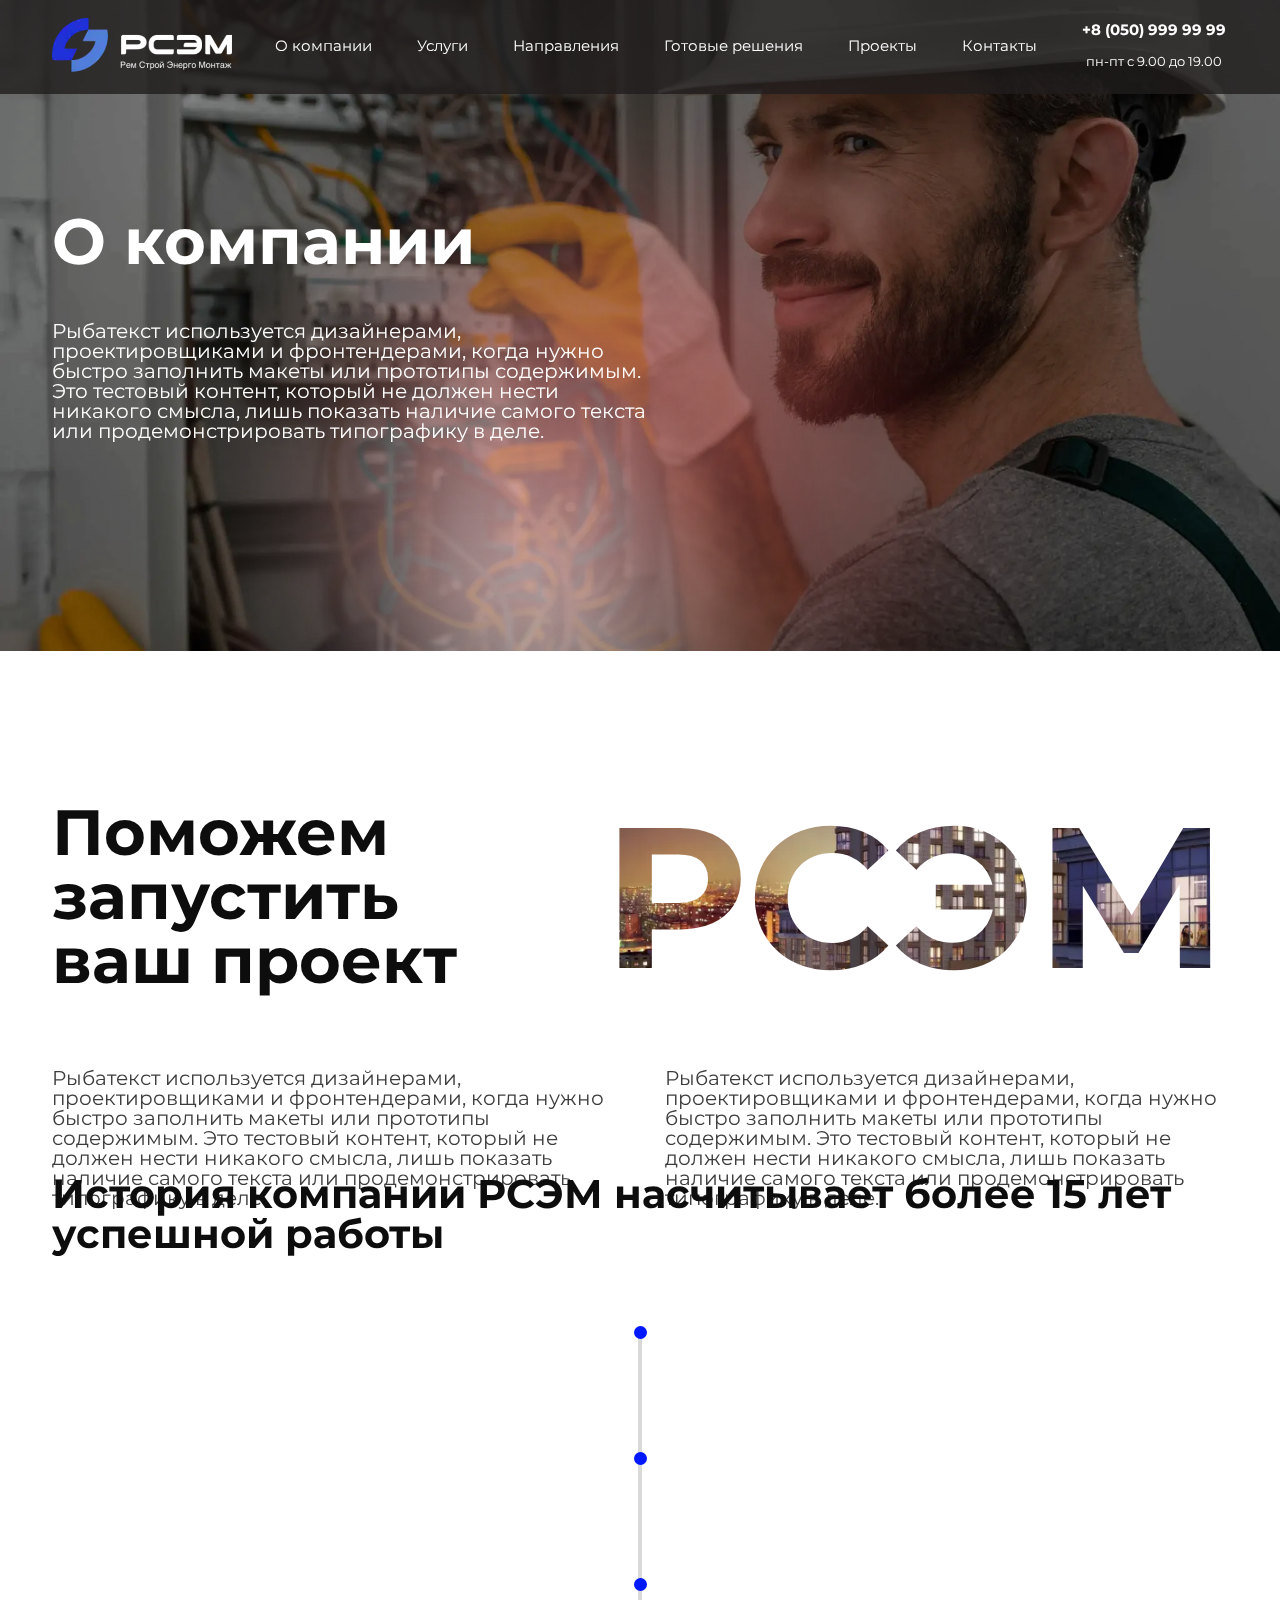
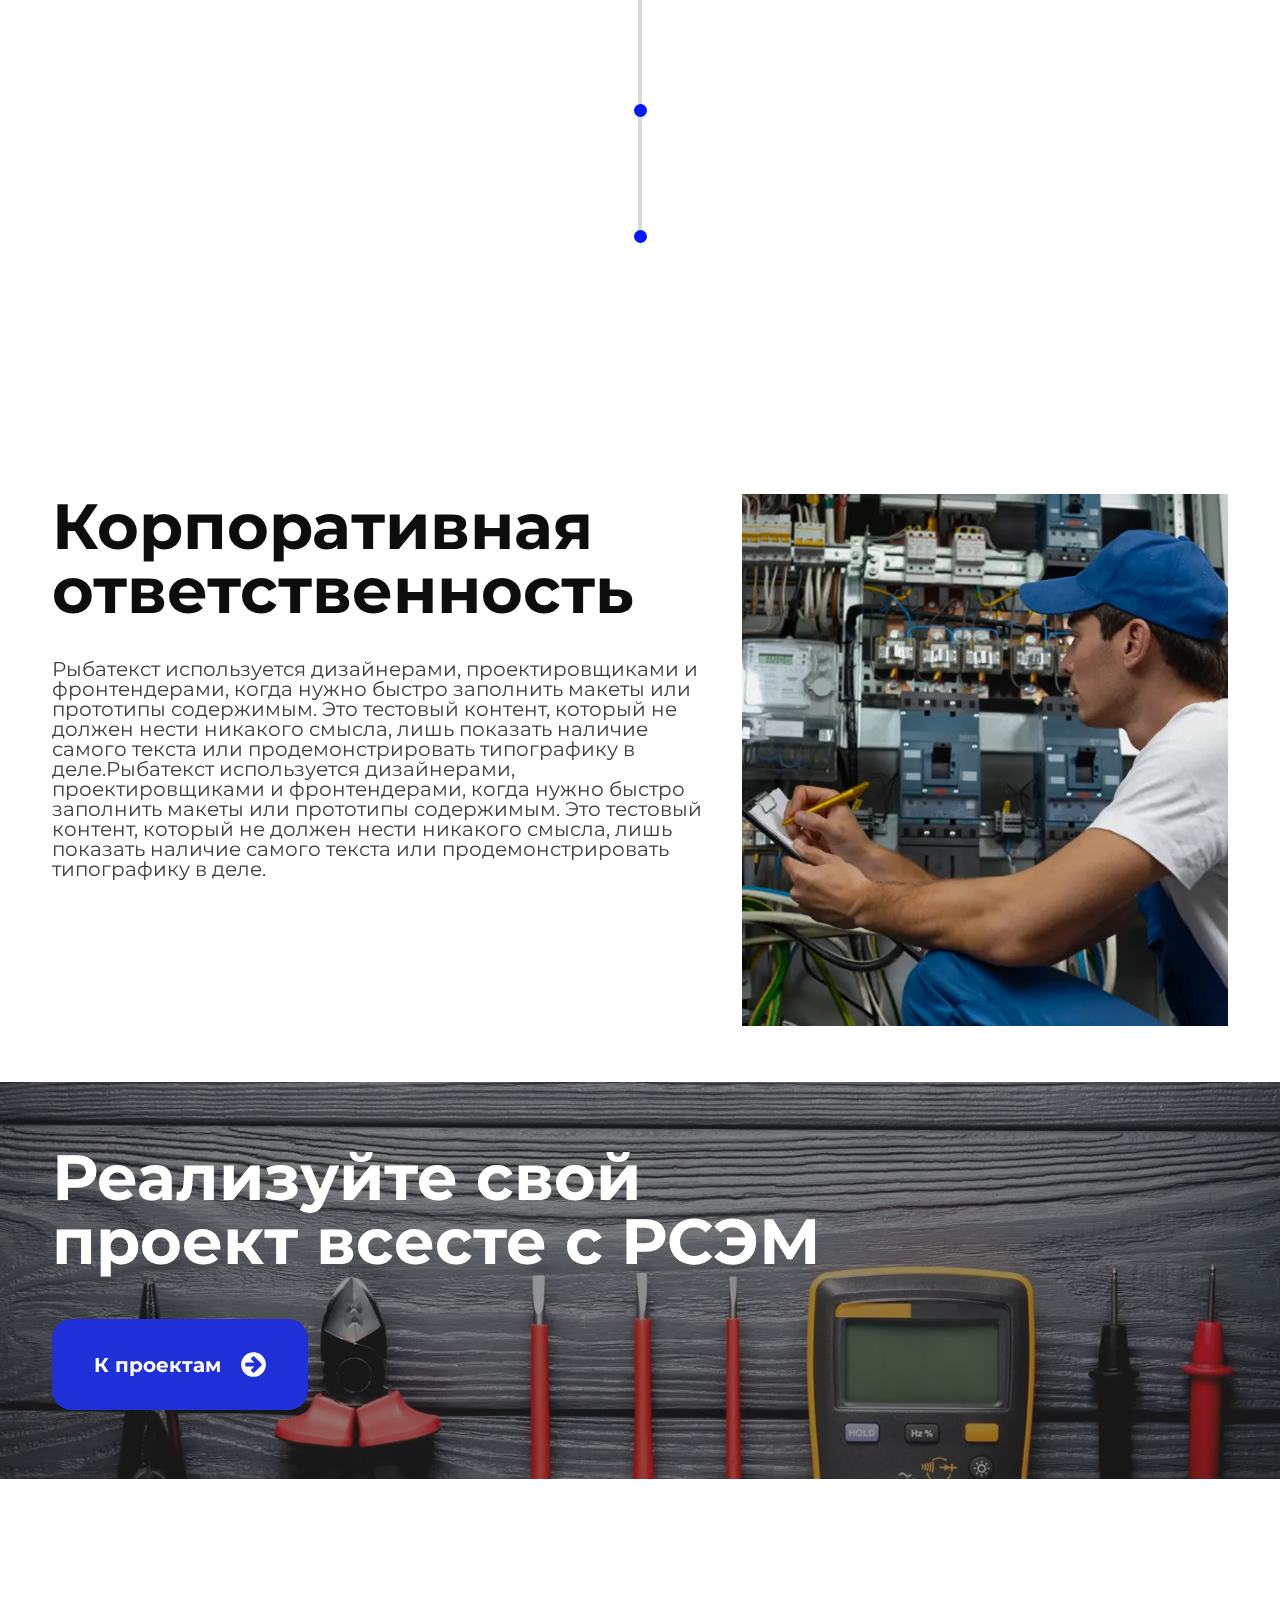
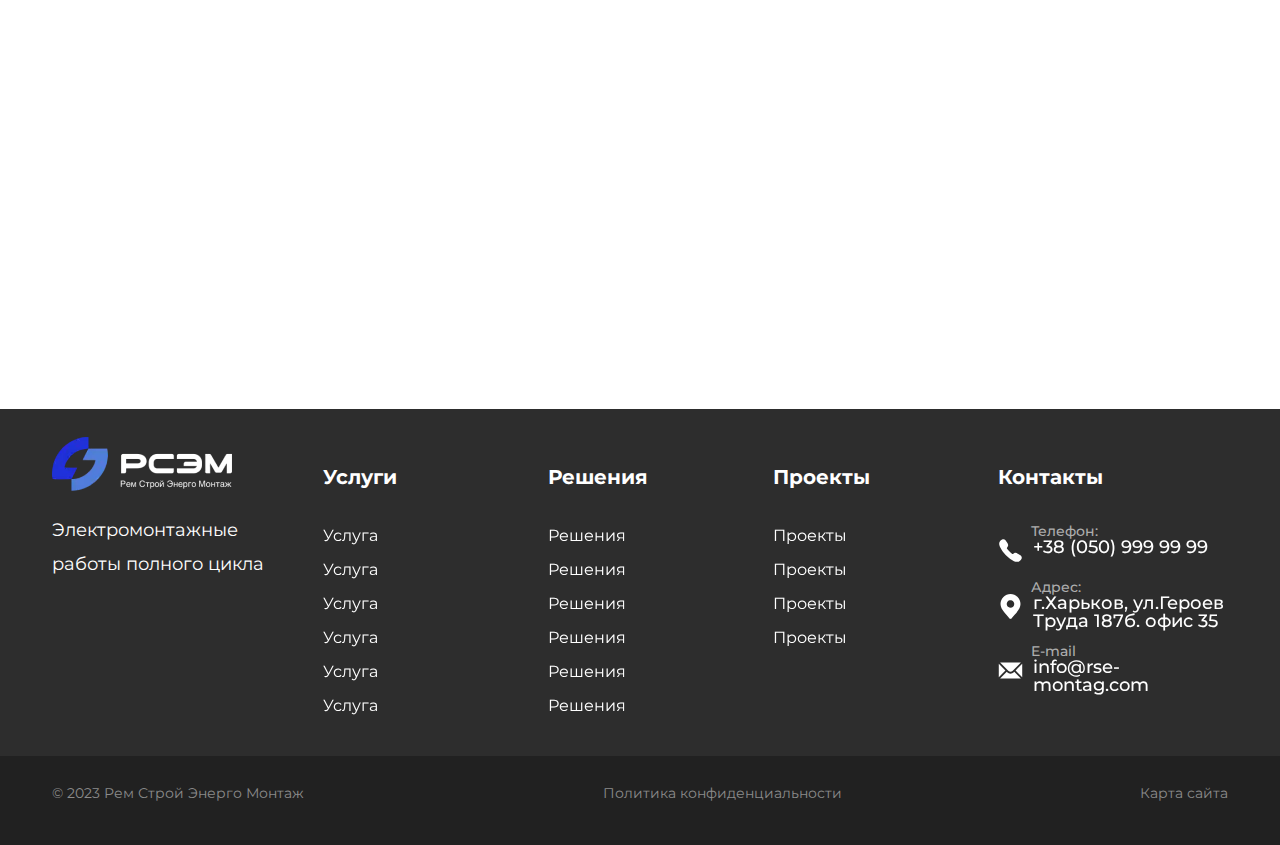
==== commit 918e6e99: "Add files via upload" ====
--- a/about-company.html
+++ b/about-company.html
@@ -10,7 +10,7 @@
 			opacity: 0;
 		}
 	</style>
-	<link rel="stylesheet" href="css/style.min.css?_v=20240906110021">
+	<link rel="stylesheet" href="css/style.min.css?_v=20240906121022">
 	<link rel="shortcut icon" href="favicon.ico">
 	<!-- <meta name="robots" content="noindex, nofollow"> -->
 	<meta name="viewport" content="width=device-width, initial-scale=1.0">
@@ -54,12 +54,12 @@
 			</section>
 			<section class="page__help help">
 				<div class="help__container">
-					<div data-watch data-watch-once data-watch-threshold="0.3" class="help__main main-help">
-						<div class="main-help__headlines">
+					<div data-watch data-watch-once data-watch-threshold="0.3" data-prlx-parent class="help__main main-help">
+						<div data-prlx class="main-help__headlines">
 							<h2 class="main-help__title title">Поможем запустить ваш проект</h2>
 							<h3 class="main-help__label image-label">РСЭМ</h3>
 						</div>
-						<div class="main-help__text text">
+						<div data-prlx class="main-help__text text">
 							<p>
 								Рыбатекст используется дизайнерами, проектировщиками и фронтендерами, когда нужно быстро заполнить макеты или прототипы содержимым. Это тестовый контент, который не должен нести никакого смысла, лишь показать наличие самого текста или продемонстрировать типографику в деле.
 							</p>
@@ -68,9 +68,9 @@
 							</p>
 						</div>
 					</div>
-					<div class="help__history history-help">
-						<h4 class="history-help__title">История компании РСЭМ насчитывает более 15 лет успешной работы</h4>
-						<div class="history-help__items">
+					<div data-prlx-parent class="help__history history-help">
+						<h4 data-prlx class="history-help__title">История компании РСЭМ насчитывает более 15 лет успешной работы</h4>
+						<div data-prlx class="history-help__items">
 							<div data-watch class="history-help__item">
 								<div class="history-help__item-content">
 									<div class="history-help__years">2020-2023</div>
@@ -270,7 +270,7 @@
 			</div>
 		</footer>
 	</div>
-	<script src="js/app.min.js?_v=20240906110021"></script>
+	<script src="js/app.min.js?_v=20240906121022"></script>
 </body>
 
 </html>--- a/css/style.min.css
+++ b/css/style.min.css
@@ -1 +1 @@
-@import url(https://fonts.googleapis.com/css?family=Montserrat:regular,500,600,700&display=swap);*{padding:0;margin:0;border:0}*,*::after,*::before{box-sizing:border-box}*::after,*::before{display:inline-block}body,html{height:100%;min-width:320px}body{color:#3d3d3d;line-height:1;font-family:Montserrat;font-size:1.25rem;-ms-text-size-adjust:100%;-moz-text-size-adjust:100%;-webkit-text-size-adjust:100%;-webkit-font-smoothing:antialiased;-moz-osx-font-smoothing:grayscale}button,input,textarea{font-family:Montserrat;font-size:inherit;line-height:inherit;color:inherit;background-color:rgba(0,0,0,0)}input,textarea{width:100%}label{display:inline-block}button,option,select{cursor:pointer}a{display:inline-block;color:inherit;text-decoration:none}ul li{list-style:none}img{vertical-align:top}h1,h2,h3,h4,h5,h6{font-weight:inherit;font-size:inherit}.lock body{overflow:hidden;touch-action:none;-ms-scroll-chaining:none;overscroll-behavior:none}.loaded body{transition:all .8s;opacity:1}.wrapper{min-height:100%;display:flex;flex-direction:column;overflow:hidden}@supports (overflow:clip){.wrapper{overflow:clip}}.wrapper>main{flex:1 1 auto}.wrapper>*{min-width:0}[class*=__container]{max-width:75.375rem;margin:0 auto;padding:0 .9375rem}[class*="--gc"]{display:grid;min-width:0;grid-template-columns:.9375rem 1fr minmax(auto,73.5rem) 1fr .9375rem}[class*="--gc"]>*{min-width:0;grid-column:3/4}.icon-menu{display:none}.ibg{width:100%;height:100%;-o-object-fit:cover;object-fit:cover}.ibg--top{-o-object-position:top;object-position:top}.ibg--bottom{-o-object-position:bottom;object-position:bottom}.ibg--left{-o-object-position:left;object-position:left}.ibg--right{-o-object-position:right;object-position:right}.ibg--contain{-o-object-fit:contain;object-fit:contain}.title{font-weight:700;color:#0d0d0d}.button{border-radius:1.25rem;background:#1f30d8;font-weight:700;padding:2.0625rem 2.625rem;display:inline-flex;align-items:center;justify-content:center;gap:1.25rem;transition:background .4s}.button span{width:1.5625rem;height:1.5625rem;transition:-webkit-transform .6s;transition:transform .6s;transition:transform .6s,-webkit-transform .6s}.button svg{width:100%;height:100%}.link{cursor:pointer;text-decoration:none;border-bottom:0;position:relative;display:inline-block;-webkit-transform:translate3d(0,0,0);transform:translate3d(0,0,0);transition:color .5s,-webkit-transform 1s;transition:transform 1s,color .5s;transition:transform 1s,color .5s,-webkit-transform 1s;transition-timing-function:cubic-bezier(.2,1,.3,1)}.link::before{content:"";position:absolute;z-index:-1;top:100%;width:100%;height:1px;-webkit-transform:scale3d(0,1,1);transform:scale3d(0,1,1);-webkit-transform-origin:100% 50%;transform-origin:100% 50%;transition:-webkit-transform .5s;transition:transform .5s;transition:transform .5s,-webkit-transform .5s;transition-timing-function:cubic-bezier(.2,1,.3,1);background:#fff}.map iframe{width:100vw;height:50vh}.image-label{text-transform:uppercase;font-weight:700;background-image:url(../img/solutions/background-clip.webp);background-position:center;background-size:cover;-webkit-background-clip:text;background-clip:text;color:transparent}.header{position:absolute;width:100%;z-index:50;background:rgba(32,29,29,.8);padding-top:1.125rem;padding-bottom:1.375rem;transition:top 2s ease 0s}.header._header-scroll{position:fixed;top:-200%}.header._header-show{transition:top .8s ease 0s;top:0}.header__container{color:#fff;display:flex;gap:2.5rem;align-items:center;justify-content:space-between}.header__logo{flex-shrink:0;position:relative;z-index:50}.header__logo img{width:100%}.menu__list{display:flex;flex-wrap:wrap;-webkit-column-gap:2.8125rem;-moz-column-gap:2.8125rem;column-gap:2.8125rem;row-gap:1.25rem;align-items:center;justify-content:center}.menu__item{display:flex;flex-direction:column;justify-content:center;align-items:center}.menu__schedule{font-weight:400;font-size:.8125rem;margin-top:1.125rem}.menu__link{font-size:.9375rem}.menu__link--tell{font-weight:700}.footer__main{background-color:#2d2d2d;color:#fff;padding-top:1.75rem;padding-bottom:1.75rem}.footer__container{display:flex;-webkit-column-gap:2.5rem;-moz-column-gap:2.5rem;column-gap:2.5rem;row-gap:3.75rem;justify-content:space-between}.footer__logo{display:flex;flex-direction:column;gap:1.4375rem}.footer__logo-image img{width:100%}.footer__logo-text{line-height:187%}.footer__spollers{flex-grow:1}.footer__copy{padding-top:1.875rem;padding-bottom:2.8125rem;background-color:#212121;color:#8b8b8b}.footer__copy--link{transition:color .3s}.link-tell{white-space:nowrap}.spollers-footer{display:grid;grid-template-columns:1fr 1fr 1fr auto;gap:1.25rem}.spollers-footer__item:not(:last-child){margin-bottom:.875rem}.spollers-footer__title{cursor:default;font-weight:700;list-style:none;position:relative}.spollers-footer__title::-webkit-details-marker,.spollers-footer__title::marker{display:none}._spoller-init .spollers-footer__title{cursor:pointer}._spoller-init .spollers-footer__title::after,._spoller-init .spollers-footer__title::before{content:"";position:absolute;right:18px;top:50%;background-color:#fff;height:2px;width:8px;transition:-webkit-transform .5s ease 0s;transition:transform .5s ease 0s;transition:transform .5s ease 0s,-webkit-transform .5s ease 0s}._spoller-init .spollers-footer__title::before{-webkit-transform:translate(-75%,-50%) rotate(40deg);transform:translate(-75%,-50%) rotate(40deg)}._spoller-init .spollers-footer__title::after{-webkit-transform:translate(0,-50%) rotate(-40deg);transform:translate(0,-50%) rotate(-40deg)}._spoller-init .spollers-footer__title._spoller-active::before{-webkit-transform:translateX(-75%) rotate(-40deg);transform:translateX(-75%) rotate(-40deg)}._spoller-init .spollers-footer__title._spoller-active::after{-webkit-transform:rotate(40deg);transform:rotate(40deg)}.spollers-footer__name{color:#adadad;font-weight:500;padding-left:2.0625rem}.spollers-footer__link-contact{display:inline-flex;align-items:flex-start;gap:.625rem}.spollers-footer__link-contact span{font-weight:500}.spollers-footer__link-contact svg{max-width:1.5625rem;max-height:1.5625rem;width:100%;height:100%}.page{transition:all .5s}.page__solutions{background:#fff}.page__project{background:#fff}.menu-open .page{-webkit-filter:blur(.3125rem);filter:blur(.3125rem)}.main{overflow:hidden;background:url(../img/main/bg-image.webp) center/cover no-repeat;position:relative}.main::before{content:"";position:absolute;width:100%;height:100%;top:0;left:0;background:rgba(45,45,45,.6)}.main__container{position:relative;z-index:5;color:#fff}.main__title{font-weight:700;text-transform:uppercase}.main__label{display:inline-block;background-color:#1f30d8;font-weight:700;padding:.625rem 1.25rem}.main__text{max-width:34.6875rem}.main__sociale{position:fixed;top:50%;right:.3125rem;-webkit-transform:translateY(-50%);transform:translateY(-50%);display:flex;flex-direction:column;align-items:center}.main__sociale-link{transition:-webkit-transform .3s;transition:transform .3s;transition:transform .3s,-webkit-transform .3s}.main__sociale-link svg{width:100%;height:100%}.main__sociale-label{-webkit-writing-mode:vertical-lr;-ms-writing-mode:tb-lr;writing-mode:vertical-lr;font-weight:600}.main__decor{aspect-ratio:1/1;position:absolute;top:0;right:10%}.main__decor img{width:100%;height:100%}.solutions__items{display:grid;-webkit-column-gap:1.375rem;-moz-column-gap:1.375rem;column-gap:1.375rem;row-gap:1.625rem;grid-template-columns:repeat(3,1fr);opacity:0;-webkit-transform:translateY(10%);transform:translateY(10%)}.solutions__items._watcher-view{transition:all .8s;opacity:1;-webkit-transform:translateY(0);transform:translateY(0)}.solutions__item{overflow:hidden;position:relative;color:#fff;height:17.125rem}.solutions__item img{position:absolute;-o-object-fit:cover;object-fit:cover;width:100%;height:100%;top:0;left:0;transition:-webkit-transform .5s;transition:transform .5s;transition:transform .5s,-webkit-transform .5s}.solutions__item:nth-child(4),.solutions__item:nth-child(9){grid-column:span 2}.solutions__link{position:absolute;bottom:1.5625rem;left:1.5625rem;right:1.5625rem;font-weight:700;text-shadow:2px 2px 1px #3d3d3d}.solutions__link svg{width:1rem;height:1rem;transition:-webkit-transform .6s;transition:transform .6s;transition:transform .6s,-webkit-transform .6s;margin-left:.625rem;-webkit-filter:drop-shadow(2px 2px 1px #3d3d3d);filter:drop-shadow(2px 2px 1px #3d3d3d)}.main-solutions__body{display:grid;grid-template-columns:1fr -webkit-min-content;grid-template-columns:1fr min-content}.main-solutions__content{order:1}.main-solutions__link{color:#fff}.main-solutions__image-label{order:2;-webkit-transform:translateY(-23%);transform:translateY(-23%)}.main-solutions__counters{white-space:wrap;display:grid;grid-template-columns:repeat(3,-webkit-min-content);grid-template-columns:repeat(3,min-content)}.main-solutions__item{display:flex;flex-direction:column;align-items:flex-start}.main-solutions__inner{display:flex;gap:.3125rem;color:#313fc2;font-weight:700}.main-solutions__label{text-wrap:nowrap}.item-solutions-blue{background-color:#0018ff;padding:1.25rem 2.5rem}.item-solutions-blue__label{font-weight:700;margin-bottom:1.25rem}.item-solutions-blue__content{display:flex;gap:1.25rem;justify-content:space-between}.item-solutions-blue__inner{display:flex;gap:1.25rem;flex-direction:column;align-items:flex-start;justify-content:space-between}.item-solutions-blue__link{background-color:#fff;color:#0018ff;border:.0625rem solid #fff}.item-solutions-blue__icon{flex:0 0 24.8%}.item-solutions-blue__icon svg{width:100%;height:100%;color:#000}.project__main{overflow:hidden;padding-top:3.9375rem;padding-bottom:4.3125rem;position:relative;background:url(../img/project/bg-project.webp) center/cover no-repeat}.project__main::before{content:"";position:absolute;width:100%;height:100%;top:0;left:0;background:rgba(45,45,45,.5)}.project__container{color:#fff;position:relative}.project__title{color:#fff;max-width:48.75rem;margin-bottom:2.875rem}.project__content{overflow:hidden;position:relative}.project__text-block-title{margin-bottom:2.3125rem}.project__text-block-text{color:#3d3d3d}.project__image img{width:100%;height:100%;-o-object-fit:cover;object-fit:cover;-o-object-position:top;object-position:top}.contact{overflow:hidden;background:url(../img/contact/bg-image.webp) center/cover no-repeat;position:relative}.contact__container{position:relative;z-index:5;display:grid;grid-template-columns:auto 29.6875rem;gap:1.25rem;color:#fff}.contact__content{max-width:37.8125rem;-webkit-transform:translateX(-100%);transform:translateX(-100%);opacity:0}._watcher-view .contact__content{opacity:1;-webkit-transform:translateX(0);transform:translateX(0);transition:all .5s ease .5s}.contact__title{color:#fff;margin-bottom:.75rem}.contact__text{margin-bottom:3.125rem}.contact__item:not(:last-child){margin-bottom:2.25rem}.contact__item-label{font-weight:500;color:#8b8b8b;padding-left:2.25rem;margin-bottom:.375rem}.contact__item-link{display:inline-flex;align-items:center;gap:.625rem}.contact__item-link svg{color:#0018ff;width:1.5625rem;height:1.5625rem;transition:-webkit-transform .5s;transition:transform .5s;transition:transform .5s,-webkit-transform .5s}.contact__form{overflow:hidden;position:relative;padding:1.25rem;border-radius:1.875rem;box-shadow:0 4px 20px 0 rgba(0,0,0,.1);-webkit-transform:translateX(100%);transform:translateX(100%);opacity:0}._watcher-view .contact__form{opacity:1;-webkit-transform:translateX(0);transform:translateX(0);transition:all .5s ease .5s}.contact__form::before{content:"";position:absolute;z-index:-1;width:100%;height:100%;top:0;left:0;background:linear-gradient(180deg,rgba(229,233,236,.5) 0,rgba(229,233,236,.5) 100%);opacity:.7}.contact__form-label{font-weight:700;margin-bottom:1.875rem}.contact__form-text{margin-bottom:1.875rem}.contact__form-input{background-color:#fff;border-radius:1.875rem;margin-bottom:1.5625rem;padding:1.6875rem 2.0625rem;line-height:100%;color:#0d0d0d}.contact__form-input:invalid{outline-color:red}.contact__form-input:valid{outline-color:#0018ff}.contact__form-button{width:100%}.page__help{background:#fff}.page__sertificate{background:#fff}.about{overflow:hidden;background:url(../img/about/bg-about.webp) top/cover no-repeat;position:relative}.about__container{position:relative;z-index:5;color:#fff}.about__title{color:#fff;margin-bottom:3rem}.about__text{max-width:37.8125rem}.help__main{opacity:0;-webkit-transform:translateY(10%);transform:translateY(10%)}.help__main._watcher-view{transition:all .8s;opacity:1;-webkit-transform:translateY(0);transform:translateY(0)}.main-help__headlines{display:flex;align-items:center;justify-content:space-between;gap:1.25rem}.main-help__text{display:flex}.history-help__title{color:#0d0d0d;font-weight:700}.history-help__items{display:flex;flex-direction:column;row-gap:.3125rem;position:relative}.history-help__items::before{content:"";position:absolute;width:.25rem;border-radius:1.875rem;height:82%;top:0;left:50%;background:#d9d9d9;-webkit-transform:translateX(-50%);transform:translateX(-50%)}.history-help__item{position:relative}.history-help__item::before{content:"";position:absolute;width:.8125rem;height:.8125rem;border-radius:50%;top:0;background:#0018ff}.history-help__item:nth-child(2n-1){text-align:right;align-self:flex-start}.history-help__item:nth-child(2n-1) .history-help__item-content{opacity:0;-webkit-transform:translateX(-100%);transform:translateX(-100%)}.history-help__item:nth-child(2n-1)._watcher-view .history-help__item-content{opacity:1;-webkit-transform:translateX(0);transform:translateX(0);transition:all .8s}.history-help__item:nth-child(2n-1)::before{right:-.40625rem}.history-help__item:nth-child(2n-1) .history-help__item-content{margin-right:auto}.history-help__item:nth-child(2n){text-align:left;align-self:flex-end}.history-help__item:nth-child(2n) .history-help__item-content{opacity:0;-webkit-transform:translateX(100%);transform:translateX(100%)}.history-help__item:nth-child(2n)._watcher-view .history-help__item-content{opacity:1;-webkit-transform:translateX(0);transform:translateX(0);transition:all .8s}.history-help__item:nth-child(2n)::before{left:-.40625rem}.history-help__item:nth-child(2n) .history-help__item-content{margin-left:auto}.history-help__item-content{padding:1rem 1.875rem;border-radius:1.25rem;box-shadow:0 4px 20px 0 rgba(0,0,0,.1)}.history-help__years{color:#313fc2;font-weight:700;margin-bottom:.3125rem}.responsibility-help{display:flex;align-items:flex-start;justify-content:space-between;gap:1.75rem}.responsibility-help__content{flex:1 1 54.4%}.responsibility-help__title{margin-bottom:2.3125rem}.responsibility-help__image{flex:1 1 39.357%}.responsibility-help__image img{width:100%;height:100%;aspect-ratio:500/548;-o-object-fit:cover;object-fit:cover}.sertificate__container{opacity:0;-webkit-transform:translateY(20%);transform:translateY(20%)}._watcher-view .sertificate__container{opacity:1;-webkit-transform:translateY(0);transform:translateY(0);transition:all .8s}.sertificate__title{margin-bottom:2.875rem;width:30rem}.sertificate__slide img{width:100%;height:100%;aspect-ratio:192/253;-o-object-fit:cover;object-fit:cover}.page__completed{background:#fff}.panel{overflow:hidden;position:relative;background:url(../img/panel/bg-panel.webp) center/cover no-repeat}.panel__container{color:#fff;position:relative;z-index:5}.panel__title{color:#fff;margin-bottom:3rem}.completed__content{display:flex;-webkit-column-gap:4.5625rem;-moz-column-gap:4.5625rem;column-gap:4.5625rem;row-gap:1.25rem}.completed__counters{display:flex;gap:.625rem;flex-direction:column;justify-content:space-between}.completed__text p:not(:last-child){margin-bottom:.625rem}.completed__images-items{display:grid;grid-template-columns:repeat(3,1fr);grid-template-rows:repeat(2,1fr)}.completed__image-item{background:#1f30d8;color:#fff;display:flex;flex-direction:column;justify-content:space-between}.completed__image-item img{width:100%;height:100%;-o-object-fit:cover;object-fit:cover}.completed__image-item-title{font-weight:700;line-height:83%;margin-bottom:2.25rem}.completed__image-item-text{line-height:150%}.page__gallery{background-color:#fff}.project-page{overflow:hidden;position:relative;background:url(../img/project-page/bg-project-page.webp) center/cover no-repeat}.project-page__container{color:#fff;position:relative;z-index:5}.project-page__title{color:#fff;margin-bottom:3rem}.gallery__items{display:grid;grid-template-columns:repeat(4,1fr);grid-template-rows:repeat(2,1fr)}.gallery__item{overflow:hidden}.gallery__item img{width:100%;height:100%;-o-object-fit:cover;object-fit:cover;aspect-ratio:483/422;transition:-webkit-transform .5s;transition:transform .5s;transition:transform .5s,-webkit-transform .5s}.page__solutions-page{color:#fff}.solutions-page{overflow:hidden;background:url(../img/solution-page/bg-solution-page.webp) center/cover no-repeat;position:relative}.solutions-page__container{position:relative;z-index:5}.solutions-page__title{color:#fff;margin-bottom:3rem}.solutions-page__text{margin-bottom:3.875rem}.problem__list{display:flex}.problem__list li,.problem__list ol{list-style:none}.problem__list ol{counter-reset:ol-numbers}.problem__list li{counter-increment:ol-numbers}.problem__list li::before{content:"0" counter(ol-numbers);display:flex;align-items:center;justify-content:center;color:#fff;background:#0018ff;border-radius:50%;font-weight:700}.problem__item{opacity:0;-webkit-transform:translateX(-100%);transform:translateX(-100%)}._watcher-view .problem__item{-webkit-transform:translateX(0);transform:translateX(0);opacity:1}._watcher-view .problem__item:nth-child(1){transition:.5s}._watcher-view .problem__item:nth-child(2){transition:.5s ease .5s}._watcher-view .problem__item:nth-child(3){transition:.5s ease 1s}.problem__steps{opacity:0;-webkit-transform:translateY(20%);transform:translateY(20%)}._watcher-view .problem__steps{opacity:1;-webkit-transform:translateY(0);transform:translateY(0);transition:all .5s ease 1.5s}.item-problem{padding:.75rem;display:flex;flex-direction:column;gap:1.25rem}.item-problem__label{font-weight:700;margin-bottom:.625rem}.steps-problem{display:flex;gap:1.25rem}.steps-problem__image{width:100%;height:100%}.steps-problem__image img{width:100%;height:100%;-o-object-fit:cover;object-fit:cover;-o-object-position:center;object-position:center}.steps-problem__items{display:flex;flex-direction:column;justify-content:space-between;gap:.625rem}.steps-problem__item{background:#ededed;display:flex;padding:2.0625rem 1.375rem;gap:.8125rem}.steps-problem__icon svg{width:1.375rem;height:1.25rem;color:#313fc2}.steps-problem__label{font-weight:700;margin-bottom:1.3125rem}.result{opacity:0;-webkit-transform:translateY(20%);transform:translateY(20%)}.result._watcher-view{opacity:1;-webkit-transform:translateY(0);transform:translateY(0);transition:all .5s}.swiper{overflow:hidden}.swiper-initialized{touch-action:pan-y}.swiper-wrapper{width:100%;height:100%;box-sizing:content-box;display:flex;position:relative}.swiper-vertical .swiper-wrapper{flex-direction:column}.swiper-autoheight .swiper-wrapper{align-items:flex-start}.swiper-initialized .swiper-slide{flex-shrink:0}.swiper-android .swiper-slide,.swiper-android .swiper-wrapper{-webkit-transform:translate3d(0,0,0);transform:translate3d(0,0,0)}.swiper-button-lock{display:none!important}@font-face{font-family:lg;src:url([data-uri].webpnQRXowC/GBq51eymLRXrsXsTzXX37VlXzeVxoI6m8Gy67oBnzsB6DoQYY7GHM2fbT4oS9zON45lPnwbmww2BL0G89EnfaVPi5eJ3NZFtjc277Wb9M1A+UWG2WZyrj6PMKmLHRoH04iZLuivlsHTmm9/qYJ1r2Z90DtuKYduK6SdNZ3dRRxHAoE+l4HGM6MyIe+0se+zHEfsP4s2sqqnVdSTE/8lCVYMRVsuBVEJOvT3fa1Xr4X2iDZflVFmxyDmpu1r8b9IsVzXUB9w1/l9ccf7WCszaI1ATtUx7oRztk1dtbBcciudJAi83Vv2yaTg9uON6toxLlIM2GVxClo2eVBt5gcOHRwHLIpptC92TeKRi3MjtBkTAOaoU+6P1q364+kdgt/+xh2fRvlOf2p5xR4ut7P4s0sPwY63OguajQWuYqMjUWaA9100ya6yHdHr/BMyxN9QmGa2zjPnbZr17KTy9weKwqXYtqjcMunRkgE9kP+Refvml14hAZw8WFQGmZnnaEi0eLUQTCc+tLSphVyaUH6lAJoXjF1MDiaFSOexNCRKYW8TOkhKzDEDjPDvHHI3c5hXbQLhujhUuPmBYd+N/EaktFsDqoDo4/G0yx70s3SSuXJDIvjMNsIQ7TDqb+/sv8NHGl6BvDAMOnsCpv9PQcP9tS6N294zEnwtNdt2tfTXSz7JGwAqALmbKpr90BaeqA9tlvduWP4/xa0thZcJMNDC6XqrFuy2xGF7YaiQkN7UfhEbMaNkOxQHezh7YVFBsP9TcoybgmzhaExmpxb/78Naf89LmVWthVvvSWh3rZUWtlMFStWENDf5uqEd2LiP/M/fvWEWUntjnTynpI2ainnLdjPUIvL2uGFJvoUQy0taZvPePLqxy0lK6mUo8yp6B+WtdyyTHivdrgLZrhbvAOlWMbQEJtJZ7JuXgRLC+hwe/kb90WvW4U4/PGGRUmLk995J1loWLRhQwVCKkve4JOS8YJASY+P8KQNe/vahGNU8TJRe/eCaaG7ozsrt6Ixu623v/ck0rvlG2EYBoAh6abIxoZ9UeHoNQAiMPKv/8pIi+47EAMHcfLh7dyX8q0Po+Iap94fFob+4fr/DXr96x+j1x2dhZ0dBfRqardjBIZ+M+S6Lo6ojE+4HKF7Kz7zG+eCOkwQ98UfOirDqrckKPVz3sR8srT/gsev3H0p3Rq7wkD1JLE/XZ+2Ze5pV5eqPiqqmBkc1PQYDBvlk5MdqQff21UyInvyhyjMsHXV33tD3zaQ7Us/NKfX44qLQ/8ffOtzXIjnymRNXampDWkGDR5yOyThG2/9UXC6liWEEz0hX+uR1Xg780i4eNOSig3Fk2pSkPpBqrrmx3/+TbB2ya9ePfrGJx98H8rvjKsRQoSh/G0s8cO6bhwwUI8vUz1c21B04cscrjVV1q8zzCVJkmv/T8y21/bLszJpxeqptculJZpleUyKrPX/X3QZBL+rl+hTWuR/2At7LhYVX9BBsULaqi9LWh+6xMDLW6V65dy2gsMbszemQ96XMDvrSfRM60ceo5R/oGDXB0KrxJsTACBhbV48S4Cd5IeyAVdU5Yg+2nPGKS+XAwmOljrwpIdMmdJPexI9ndnIXUIVgety83YzRdXD6E6YvF0gVGJRMhpOyQW6xGM0Zbq7zw8AoAcWAYa7cSOsARF+Fm8DBAAYgDUq07ZSWvm3UIoAAIAfde39SB7Hz+K/xR9vAkMBg0YE8PKEChkH47+9MDggitAdAEObxnBmZAFu5C4eyMxqN/2c3ZUK2qJ+tDUvrTR/BGHDbqZplsDNZVVQjIaim4XA6TE4YLCfEdweIwAKaArx8aN1JETYMNMDEWGYZdRjMJDAB4T7+EEiwAdiBKCBlRQCfnwjEgohbttG2AYb3yS+7tWIDW1rd/6mMedAM+yEHbAvWge0XgNevwdW20Cmdfb6NXBYqm+DtZHUyUW88R/abjA/OxeYpIa9sNmNGMqHbMgd2CAZPzVuOfQFg5H275pWwx73mQMODQAAAA==) format("woff2"),url([data-uri]) format("woff");font-weight:400;font-style:normal;font-display:block}.lg-icon{font-family:lg!important;speak:never;font-style:normal;font-weight:400;font-variant:normal;text-transform:none;line-height:1;-webkit-font-smoothing:antialiased;-moz-osx-font-smoothing:grayscale}.lg-container{font-family:system-ui,-apple-system,"Segoe UI",Roboto,"Helvetica Neue",Arial,"Noto Sans","Liberation Sans",sans-serif,"Apple Color Emoji","Segoe UI Emoji","Segoe UI Symbol","Noto Color Emoji"}.lg-next,.lg-prev{background-color:rgba(0,0,0,.45);border-radius:2px;color:#999;cursor:pointer;display:block;font-size:22px;margin-top:-10px;padding:8px 10px 9px;position:absolute;top:50%;z-index:1080;outline:0;border:none}.lg-next.disabled,.lg-prev.disabled{opacity:0!important;cursor:default}.lg-next:hover:not(.disabled),.lg-prev:hover:not(.disabled){color:#fff}.lg-single-item .lg-next,.lg-single-item .lg-prev{display:none}.lg-next{right:20px}.lg-next:before{content:""}.lg-prev{left:20px}.lg-prev:after{content:""}@-webkit-keyframes lg-right-end{0%{left:0}50%{left:-30px}100%{left:0}}@keyframes lg-right-end{0%{left:0}50%{left:-30px}100%{left:0}}@-webkit-keyframes lg-left-end{0%{left:0}50%{left:30px}100%{left:0}}@keyframes lg-left-end{0%{left:0}50%{left:30px}100%{left:0}}.lg-outer.lg-right-end .lg-object{-webkit-animation:lg-right-end .3s;animation:lg-right-end .3s;position:relative}.lg-outer.lg-left-end .lg-object{-webkit-animation:lg-left-end .3s;animation:lg-left-end .3s;position:relative}.lg-toolbar{z-index:1082;left:0;position:absolute;top:0;width:100%}.lg-media-overlap .lg-toolbar{background-image:linear-gradient(0deg,rgba(0,0,0,0),rgba(0,0,0,.4))}.lg-toolbar .lg-icon{color:#999;cursor:pointer;float:right;font-size:24px;height:47px;line-height:27px;padding:10px 0;text-align:center;width:50px;text-decoration:none!important;outline:medium none;will-change:color;transition:color .2s linear;background:0 0;border:none;box-shadow:none}.lg-toolbar .lg-icon.lg-icon-18{font-size:18px}.lg-toolbar .lg-icon:hover{color:#fff}.lg-toolbar .lg-close:after{content:""}.lg-toolbar .lg-maximize{font-size:22px}.lg-toolbar .lg-maximize:after{content:""}.lg-toolbar .lg-download:after{content:""}.lg-sub-html{color:#eee;font-size:16px;padding:10px 40px;text-align:center;z-index:1080;opacity:0;transition:opacity .2s ease-out 0s}.lg-sub-html h4{margin:0;font-size:13px;font-weight:700}.lg-sub-html p{font-size:12px;margin:5px 0 0}.lg-sub-html a{color:inherit}.lg-sub-html a:hover{text-decoration:underline}.lg-media-overlap .lg-sub-html{background-image:linear-gradient(180deg,rgba(0,0,0,0),rgba(0,0,0,.6))}.lg-item .lg-sub-html{position:absolute;bottom:0;right:0;left:0}.lg-error-msg{font-size:14px;color:#999}.lg-counter{color:#999;display:inline-block;font-size:16px;padding-left:20px;padding-top:12px;height:47px;vertical-align:middle}body:not(.lg-from-hash) .lg-outer.lg-start-zoom .lg-item:not(.lg-zoomable) .lg-img-wrap,body:not(.lg-from-hash) .lg-outer.lg-start-zoom .lg-item:not(.lg-zoomable) .lg-video-cont{opacity:0;-webkit-transform:scale3d(.5,.5,.5);transform:scale3d(.5,.5,.5);will-change:transform,opacity;transition:opacity 250ms cubic-bezier(0,0,.25,1),-webkit-transform 250ms cubic-bezier(0,0,.25,1) 0s!important;transition:transform 250ms cubic-bezier(0,0,.25,1) 0s,opacity 250ms cubic-bezier(0,0,.25,1)!important;transition:transform 250ms cubic-bezier(0,0,.25,1) 0s,opacity 250ms cubic-bezier(0,0,.25,1),-webkit-transform 250ms cubic-bezier(0,0,.25,1) 0s!important}body:not(.lg-from-hash) .lg-outer.lg-start-zoom .lg-item:not(.lg-zoomable).lg-complete .lg-img-wrap,body:not(.lg-from-hash) .lg-outer.lg-start-zoom .lg-item:not(.lg-zoomable).lg-complete .lg-video-cont{opacity:1;-webkit-transform:scale3d(1,1,1);transform:scale3d(1,1,1)}.lg-group:after{content:"";display:table;clear:both}.lg-container{display:none;outline:0}.lg-container.lg-show{display:block}.lg-on{scroll-behavior:unset}.lg-hide-sub-html .lg-sub-html,.lg-next,.lg-pager-outer,.lg-prev,.lg-toolbar{opacity:0;will-change:transform,opacity;transition:opacity .25s cubic-bezier(0,0,.25,1) 0s,-webkit-transform .25s cubic-bezier(0,0,.25,1) 0s;transition:transform .25s cubic-bezier(0,0,.25,1) 0s,opacity .25s cubic-bezier(0,0,.25,1) 0s;transition:transform .25s cubic-bezier(0,0,.25,1) 0s,opacity .25s cubic-bezier(0,0,.25,1) 0s,-webkit-transform .25s cubic-bezier(0,0,.25,1) 0s}.lg-show-in .lg-next,.lg-show-in .lg-pager-outer,.lg-show-in .lg-prev,.lg-show-in .lg-toolbar{opacity:1}.lg-show-in.lg-hide-sub-html .lg-sub-html{opacity:1}.lg-show-in .lg-hide-items .lg-prev{opacity:0;-webkit-transform:translate3d(-10px,0,0);transform:translate3d(-10px,0,0)}.lg-show-in .lg-hide-items .lg-next{opacity:0;-webkit-transform:translate3d(10px,0,0);transform:translate3d(10px,0,0)}.lg-show-in .lg-hide-items .lg-toolbar{opacity:0;-webkit-transform:translate3d(0,-10px,0);transform:translate3d(0,-10px,0)}.lg-show-in .lg-hide-items.lg-hide-sub-html .lg-sub-html{opacity:0;-webkit-transform:translate3d(0,20px,0);transform:translate3d(0,20px,0)}.lg-outer{width:100%;height:100%;position:fixed;top:0;left:0;z-index:1050;text-align:left;opacity:.001;outline:0;will-change:auto;overflow:hidden;transition:opacity .15s ease 0s}.lg-outer *{box-sizing:border-box}.lg-outer.lg-zoom-from-image{opacity:1}.lg-outer.lg-visible{opacity:1}.lg-outer.lg-css3 .lg-item:not(.lg-start-end-progress).lg-current,.lg-outer.lg-css3 .lg-item:not(.lg-start-end-progress).lg-next-slide,.lg-outer.lg-css3 .lg-item:not(.lg-start-end-progress).lg-prev-slide{transition-duration:inherit!important;transition-timing-function:inherit!important}.lg-outer.lg-css3.lg-dragging .lg-item.lg-current,.lg-outer.lg-css3.lg-dragging .lg-item.lg-next-slide,.lg-outer.lg-css3.lg-dragging .lg-item.lg-prev-slide{opacity:1;transition-duration:0s!important}.lg-outer.lg-grab img.lg-object{cursor:-webkit-grab;cursor:-o-grab;cursor:-ms-grab;cursor:grab}.lg-outer.lg-grabbing img.lg-object{cursor:move;cursor:-webkit-grabbing;cursor:-o-grabbing;cursor:-ms-grabbing;cursor:grabbing}.lg-outer .lg-content{position:absolute;top:0;left:0;right:0;bottom:0}.lg-outer .lg-inner{width:100%;position:absolute;left:0;top:0;bottom:0;transition:opacity 0s;white-space:nowrap}.lg-outer .lg-item{will-change:transform,opacity;display:none!important}.lg-outer .lg-item:not(.lg-start-end-progress){background:url([data-uri]) no-repeat scroll center center rgba(0,0,0,0)}.lg-outer.lg-css3 .lg-current,.lg-outer.lg-css3 .lg-next-slide,.lg-outer.lg-css3 .lg-prev-slide{display:inline-block!important}.lg-outer.lg-css .lg-current{display:inline-block!important}.lg-outer .lg-img-wrap,.lg-outer .lg-item{display:inline-block;text-align:center;position:absolute;width:100%;height:100%}.lg-outer .lg-img-wrap:before,.lg-outer .lg-item:before{content:"";display:inline-block;height:100%;vertical-align:middle}.lg-outer .lg-img-wrap{position:absolute;left:0;right:0;top:0;bottom:0;white-space:nowrap;font-size:0}.lg-outer .lg-item.lg-complete{background-image:none}.lg-outer .lg-item.lg-current{z-index:1060}.lg-outer .lg-object{display:inline-block;vertical-align:middle;max-width:100%;max-height:100%;width:auto;height:auto;position:relative}.lg-outer .lg-empty-html .lg-sub-html,.lg-outer .lg-empty-html.lg-sub-html{display:none}.lg-outer.lg-hide-download .lg-download{opacity:.75;pointer-events:none}.lg-outer .lg-first-slide .lg-dummy-img{position:absolute;top:50%;left:50%}.lg-outer.lg-components-open:not(.lg-zoomed) .lg-components{-webkit-transform:translate3d(0,0,0);transform:translate3d(0,0,0);opacity:1}.lg-outer.lg-components-open:not(.lg-zoomed) .lg-sub-html{opacity:1;transition:opacity .2s ease-out .15s}.lg-backdrop{position:fixed;top:0;left:0;right:0;bottom:0;z-index:1040;background-color:#000;opacity:0;will-change:auto;transition:opacity 333ms ease-in 0s}.lg-backdrop.in{opacity:1}.lg-css3.lg-no-trans .lg-current,.lg-css3.lg-no-trans .lg-next-slide,.lg-css3.lg-no-trans .lg-prev-slide{transition:none 0s ease 0s!important}.lg-css3.lg-use-css3 .lg-item{-webkit-backface-visibility:hidden;backface-visibility:hidden}.lg-css3.lg-fade .lg-item{opacity:0}.lg-css3.lg-fade .lg-item.lg-current{opacity:1}.lg-css3.lg-fade .lg-item.lg-current,.lg-css3.lg-fade .lg-item.lg-next-slide,.lg-css3.lg-fade .lg-item.lg-prev-slide{transition:opacity .1s ease 0s}.lg-css3.lg-use-css3 .lg-item.lg-start-progress{transition:-webkit-transform 1s cubic-bezier(.175,.885,.32,1.275) 0s;transition:transform 1s cubic-bezier(.175,.885,.32,1.275) 0s;transition:transform 1s cubic-bezier(.175,.885,.32,1.275) 0s,-webkit-transform 1s cubic-bezier(.175,.885,.32,1.275) 0s}.lg-css3.lg-use-css3 .lg-item.lg-start-end-progress{transition:-webkit-transform 1s cubic-bezier(0,0,.25,1) 0s;transition:transform 1s cubic-bezier(0,0,.25,1) 0s;transition:transform 1s cubic-bezier(0,0,.25,1) 0s,-webkit-transform 1s cubic-bezier(0,0,.25,1) 0s}.lg-css3.lg-slide.lg-use-css3 .lg-item{opacity:0}.lg-css3.lg-slide.lg-use-css3 .lg-item.lg-prev-slide{-webkit-transform:translate3d(-100%,0,0);transform:translate3d(-100%,0,0)}.lg-css3.lg-slide.lg-use-css3 .lg-item.lg-next-slide{-webkit-transform:translate3d(100%,0,0);transform:translate3d(100%,0,0)}.lg-css3.lg-slide.lg-use-css3 .lg-item.lg-current{-webkit-transform:translate3d(0,0,0);transform:translate3d(0,0,0);opacity:1}.lg-css3.lg-slide.lg-use-css3 .lg-item.lg-current,.lg-css3.lg-slide.lg-use-css3 .lg-item.lg-next-slide,.lg-css3.lg-slide.lg-use-css3 .lg-item.lg-prev-slide{transition:opacity .1s ease 0s,-webkit-transform 1s cubic-bezier(0,0,.25,1) 0s;transition:transform 1s cubic-bezier(0,0,.25,1) 0s,opacity .1s ease 0s;transition:transform 1s cubic-bezier(0,0,.25,1) 0s,opacity .1s ease 0s,-webkit-transform 1s cubic-bezier(0,0,.25,1) 0s}.lg-container{display:none}.lg-container.lg-show{display:block}.lg-container.lg-dragging-vertical .lg-backdrop{transition-duration:0s!important}.lg-container.lg-dragging-vertical .lg-css3 .lg-item.lg-current{transition-duration:0s!important;opacity:1}.lg-inline .lg-backdrop,.lg-inline .lg-outer{position:absolute}.lg-inline .lg-backdrop{z-index:1}.lg-inline .lg-outer{z-index:2}.lg-inline .lg-maximize:after{content:""}.lg-components{-webkit-transform:translate3d(0,100%,0);transform:translate3d(0,100%,0);will-change:transform;transition:-webkit-transform .35s ease-out 0s;transition:transform .35s ease-out 0s;transition:transform .35s ease-out 0s,-webkit-transform .35s ease-out 0s;z-index:1080;position:absolute;bottom:0;right:0;left:0}@media (min-width:29.99875em){.history-help__item-content{width:92%}}@media (min-width:47.99875em){.header__menu{flex-grow:1}.footer__spollers{margin-top:1.875rem}.spollers-footer__item--contact{max-width:14.375rem}.project__text{max-width:37.8125rem}.project__text-block-text{max-width:37.8125rem}.main-help__title{max-width:25.8125rem}.history-help__item{width:50%}.panel__title{max-width:31.5625rem}.panel__text{max-width:37.8125rem}.project-page__title{max-width:31.5625rem}.project-page__text{max-width:37.8125rem}.solutions-page__text{width:78%}.problem__item:not(:last-child){border-right:.0625rem solid #b6b6b6}.steps-problem__approach{width:40%;display:flex;gap:1.25rem;flex-direction:column;justify-content:space-between}.steps-problem__items{width:56.8%}}@media (min-width:47.99875em)and (min-width:75.375em){.main-solutions__image-label{font-size:18.375rem}}@media (min-width:61.99875em){.footer__logo{max-width:14.4375rem}.solutions__link{width:60%}.project__text-block{width:55%}.project__image{position:absolute;width:50%;height:100%;top:0;left:57%}}@media (min-width:75.375em){.text{font-size:1.25rem}.title{font-size:4rem}.button{font-size:1.25rem}.header__logo{width:11.25rem}.footer__logo-image{width:11.25rem}.footer__logo-text{font-size:1.125rem}.footer__copy--link{font-size:.875rem}.spollers-footer__title{font-size:1.25rem}.spollers-footer__title{margin-bottom:2.3125rem}.spollers-footer__link{font-size:1rem}.spollers-footer__name{font-size:.875rem}.spollers-footer__link-contact span{font-size:1.125rem}.page__main{padding-top:14.5625rem}.page__main{padding-bottom:11.625rem}.page__solutions{padding-top:3.125rem}.page__solutions{padding-bottom:3.5625rem}.main__title{font-size:4rem}.main__title{margin-bottom:2.875rem}.main__label{font-size:1.5rem}.main__label{margin-bottom:2.5625rem}.main__text{margin-bottom:5.75rem}.main__sociale{gap:1.25rem}.main__sociale-link{width:1.875rem}.main__sociale-link{height:1.875rem}.main__sociale-label{font-size:1.125rem}.main__decor{width:63.5625rem}.solutions__main{margin-bottom:4.3125rem}.solutions__link{font-size:1.25rem}.main-solutions__body{-webkit-column-gap:5rem;-moz-column-gap:5rem;column-gap:5rem}.main-solutions__title{margin-bottom:2.5625rem}.main-solutions__text{margin-bottom:3.1875rem}.main-solutions__link{margin-bottom:6.9375rem}.main-solutions__counters{gap:6.9375rem}.main-solutions__inner{font-size:4rem}.main-solutions__label{font-size:1.25rem}.item-solutions-blue__label{font-size:2.25rem}.project__text{margin-bottom:3.5625rem}.project__text-block{padding-top:3.5625rem}.project__text-block{padding-bottom:5.4375rem}.project__text-block-text{margin-bottom:3.5625rem}.page__contact{padding-top:11.4375rem}.page__contact{padding-bottom:7.5625rem}.contact__item-label{font-size:.875rem}.contact__form-label{font-size:2rem}.contact__form-input{font-size:1.25rem}.page__about{padding-top:11.6875rem}.page__about{padding-bottom:16.6875rem}.page__help{padding-top:3.5rem}.page__help{padding-bottom:3.5rem}.page__sertificate{padding-top:2.875rem}.page__sertificate{padding-bottom:4rem}.help__main{margin-bottom:3.4375rem}.help__history{margin-bottom:8.9375rem}.main-help__headlines{margin-bottom:4.5rem}.main-help__label{font-size:12.5rem}.main-help__text{gap:3.125rem}.history-help__title{font-size:2.5rem}.history-help__title{margin-bottom:4.5rem}.history-help__items{margin-left:2.0625rem}.history-help__items{margin-right:2.0625rem}.history-help__years{font-size:1.5rem}.page__panel{padding-top:11.6875rem}.page__panel{padding-bottom:9.5625rem}.page__completed{padding-top:4.625rem}.completed__content{padding-bottom:3rem}.completed__title{margin-bottom:4rem}.completed__image-item-title{font-size:2.25rem}.completed__image-item-title{padding-top:3.4375rem}.completed__image-item-title{padding-left:4.0625rem}.completed__image-item-title{padding-right:4.0625rem}.completed__image-item-text{padding-bottom:3.4375rem}.completed__image-item-text{padding-left:4.0625rem}.completed__image-item-text{padding-right:4.0625rem}.page__project-page{padding-top:11.6875rem}.page__project-page{padding-bottom:9.5625rem}.page__gallery{padding-top:3.125rem}.gallery__title{padding-bottom:3.5rem}.page__solutions-page{padding-top:11.6875rem}.page__solutions-page{padding-bottom:9.5625rem}.problem__container{padding-top:2.3125rem}.problem__container{padding-bottom:2.3125rem}.problem__title{margin-bottom:6.25rem}.problem__list{margin-bottom:4.0625rem}.problem__list li::before{width:3.5rem}.problem__list li::before{height:3.5rem}.problem__list li::before{font-size:1.5rem}.item-problem__label{font-size:1.25rem}.steps-problem__image{margin-bottom:1.875rem}.steps-problem__label{font-size:1.5rem}.result__container{padding-top:2.3125rem}.result__container{padding-bottom:2.3125rem}}@media (max-width:20em){.text{font-size:.875rem}.title{font-size:2rem}.button{font-size:1rem}.header__logo{width:7.5rem}.footer__logo-image{width:7.5rem}.footer__logo-text{font-size:1rem}.footer__copy--link{font-size:.75rem}.spollers-footer__title{font-size:1.125rem}.spollers-footer__title{margin-bottom:.9375rem}.spollers-footer__link{font-size:.875rem}.spollers-footer__name{font-size:.75rem}.spollers-footer__link-contact span{font-size:.875rem}.page__main{padding-top:10rem}.page__main{padding-bottom:6.25rem}.page__solutions{padding-top:1.875rem}.page__solutions{padding-bottom:1.875rem}.main__title{font-size:1.25rem}.main__title{margin-bottom:1.25rem}.main__label{font-size:.75rem}.main__label{margin-bottom:1.25rem}.main__text{margin-bottom:2.5rem}.main__sociale{gap:.625rem}.main__sociale-link{width:.9375rem}.main__sociale-link{height:.9375rem}.main__sociale-label{font-size:.75rem}.main__decor{width:18.75rem}.solutions__main{margin-bottom:1.875rem}.solutions__link{font-size:1rem}.main-solutions__body{-webkit-column-gap:1.25rem;-moz-column-gap:1.25rem;column-gap:1.25rem}.main-solutions__title{margin-bottom:1.25rem}.main-solutions__text{margin-bottom:1.5625rem}.main-solutions__link{margin-bottom:1.875rem}.main-solutions__counters{gap:1.25rem}.main-solutions__inner{font-size:1.875rem}.main-solutions__label{font-size:.75rem}.item-solutions-blue__label{font-size:1.5rem}.project__text{margin-bottom:1.25rem}.project__text-block{padding-top:1.25rem}.project__text-block{padding-bottom:1.25rem}.project__text-block-text{margin-bottom:1.25rem}.page__contact{padding-top:6.25rem}.page__contact{padding-bottom:5rem}.contact__item-label{font-size:.75rem}.contact__form-label{font-size:1.25rem}.contact__form-input{font-size:1rem}.page__about{padding-top:6.25rem}.page__about{padding-bottom:7.5rem}.page__help{padding-top:1.25rem}.page__sertificate{padding-top:1.25rem}.page__sertificate{padding-bottom:1.25rem}.help__main{margin-bottom:1.25rem}.help__history{margin-bottom:3.125rem}.main-help__headlines{margin-bottom:1.875rem}.main-help__label{font-size:5rem}.main-help__text{gap:1.25rem}.history-help__title{font-size:1.25rem}.history-help__title{margin-bottom:1.875rem}.history-help__years{font-size:1.125rem}.page__panel{padding-top:6.25rem}.page__panel{padding-bottom:5rem}.page__completed{padding-top:1.25rem}.completed__content{padding-bottom:1.25rem}.completed__title{margin-bottom:1.25rem}.completed__image-item-title{font-size:1.125rem}.completed__image-item-title{padding-top:1.25rem}.completed__image-item-title{padding-left:1.25rem}.completed__image-item-title{padding-right:1.25rem}.completed__image-item-text{padding-bottom:1.25rem}.completed__image-item-text{padding-left:1.25rem}.completed__image-item-text{padding-right:1.25rem}.page__project-page{padding-top:6.25rem}.page__project-page{padding-bottom:5rem}.page__gallery{padding-top:1.25rem}.gallery__title{padding-bottom:1.25rem}.page__solutions-page{padding-top:6.25rem}.page__solutions-page{padding-bottom:5rem}.problem__container{padding-top:1.25rem}.problem__container{padding-bottom:1.25rem}.problem__title{margin-bottom:1.25rem}.problem__list{margin-bottom:1.25rem}.problem__list li::before{width:2.5rem}.problem__list li::before{height:2.5rem}.problem__list li::before{font-size:1.125rem}.item-problem__label{font-size:.875rem}.steps-problem__image{margin-bottom:1.25rem}.steps-problem__label{font-size:1.125rem}.result__container{padding-top:1.25rem}.result__container{padding-bottom:1.25rem}}@media (max-width:61.99875em){.footer__container{flex-direction:column}.solutions__items{grid-template-columns:repeat(2,1fr)}.solutions__item:nth-child(1),.solutions__item:nth-child(10){grid-column:span 2}.project__image{margin-left:-.9375rem;margin-right:-.9375rem;max-height:21.875rem}.contact__container{grid-template-columns:auto}.history-help__items{margin-left:.0000000625rem}.history-help__items{margin-right:.0000000625rem}.completed__images-items{grid-template-columns:repeat(2,1fr);grid-template-rows:repeat(3,1fr)}}@media (max-width:47.99875em){.menu__body{position:fixed;width:100%;height:100%;left:0;top:-100%;overflow:auto;padding:6rem .9375rem 1.875rem 1.875rem;transition:top .3s;background:rgba(32,29,29,.8)}.menu__body::before{content:"";position:fixed;width:100%;height:4.75rem;left:0;top:-100%;transition:top .3s;z-index:2;background:rgba(32,29,29,.8)}.menu-open .menu__body{top:0;transition:top .3s}.menu-open .menu__body::before{top:0;transition:top .3s}.menu__list{flex-direction:column}.menu__link{font-size:1.5625rem}.icon-menu{display:block;position:relative;width:1.875rem;height:1.125rem;z-index:5}.icon-menu span,.icon-menu::after,.icon-menu::before{content:"";transition:all .3s ease 0s;right:0;position:absolute;width:100%;height:.125rem;background-color:#fff}.icon-menu::before{top:0}.icon-menu::after{bottom:0}.icon-menu span{top:calc(50% - .0625rem)}.menu-open .icon-menu span{width:0}.menu-open .icon-menu::before{top:calc(50% - .0625rem);-webkit-transform:rotate(-45deg);transform:rotate(-45deg)}.menu-open .icon-menu::after{bottom:calc(50% - .0625rem);-webkit-transform:rotate(45deg);transform:rotate(45deg)}.menu__link{font-size:1.5625rem}.menu__link span{font-size:1.25rem}.spollers-footer{grid-template-columns:repeat(1,1fr)}.main__sociale{display:none}.solutions__items{grid-template-columns:repeat(1,1fr)}.solutions__item:nth-child(1),.solutions__item:nth-child(10),.solutions__item:nth-child(4),.solutions__item:nth-child(9){grid-column:span 1}.main-solutions__body{grid-template-columns:1fr}.main-solutions__content{order:2;-webkit-transform:translateY(-10%);transform:translateY(-10%)}.main-solutions__image-label{-webkit-transform:translateY(-26%);transform:translateY(-26%);order:1}.page__help{padding-bottom:0}.main-help__headlines{flex-direction:column-reverse}.main-help__title{text-align:center}.history-help__title{text-align:center}.history-help__items::before{display:none}.history-help__item{max-width:34.25rem}.history-help__item::before{display:none}.responsibility-help{flex-direction:column}.responsibility-help__title{text-align:center}.responsibility-help__image{margin-left:-.9375rem;margin-right:-.9375rem}.responsibility-help__image img{aspect-ratio:500/300}.sertificate__title{width:100%;text-align:center}.sertificate__slider{margin-left:-.9375rem;margin-right:-.9375rem}.completed__content{flex-direction:column}.completed__counters{flex-direction:row}.completed__images-items{grid-template-columns:repeat(1,1fr);grid-template-rows:repeat(6,1fr)}.gallery__items{grid-template-columns:repeat(2,1fr);grid-template-rows:repeat(4,1fr)}.problem__list{flex-direction:column}.steps-problem{flex-direction:column}.steps-problem__image img{aspect-ratio:640/420}}@media (max-width:47.99875em)and (any-hover:none){.icon-menu{cursor:default}}@media (max-width:29.99875em){.button{width:100%}.item-solutions-blue{height:auto}.item-solutions-blue__content{flex-direction:column-reverse}.item-solutions-blue__text{text-align:center}.main-help__text{flex-direction:column}}@media (min-width:20em)and (max-width:75.375em){.text{font-size:clamp(.875rem ,.7395598194rem + .6772009029vw ,1.25rem)}.title{font-size:clamp(2rem ,1.2776523702rem + 3.611738149vw ,4rem)}.button{font-size:clamp(1rem ,.9097065463rem + .4514672686vw ,1.25rem)}.header__logo{width:clamp(7.5rem ,6.1455981941rem + 6.7720090293vw ,11.25rem)}.footer__logo-image{width:clamp(7.5rem ,6.1455981941rem + 6.7720090293vw ,11.25rem)}.footer__logo-text{font-size:clamp(1rem ,.9548532731rem + .2257336343vw ,1.125rem)}.footer__copy--link{font-size:clamp(.75rem ,.7048532731rem + .2257336343vw ,.875rem)}.spollers-footer__title{font-size:clamp(1.125rem ,1.0798532731rem + .2257336343vw ,1.25rem)}.spollers-footer__title{margin-bottom:clamp(.9375rem ,.4408860045rem + 2.4830699774vw ,2.3125rem)}.spollers-footer__link{font-size:clamp(.875rem ,.8298532731rem + .2257336343vw ,1rem)}.spollers-footer__name{font-size:clamp(.75rem ,.7048532731rem + .2257336343vw ,.875rem)}.spollers-footer__link-contact span{font-size:clamp(.875rem ,.7847065463rem + .4514672686vw ,1.125rem)}.page__main{padding-top:clamp(10rem ,8.3521444695rem + 8.2392776524vw ,14.5625rem)}.page__main{padding-bottom:clamp(6.25rem ,4.3086907449rem + 9.7065462754vw ,11.625rem)}.page__solutions{padding-top:clamp(1.875rem ,1.4235327314rem + 2.2573363431vw ,3.125rem)}.page__solutions{padding-bottom:clamp(1.875rem ,1.2655191874rem + 3.0474040632vw ,3.5625rem)}.main__title{font-size:clamp(1.25rem ,.256772009rem + 4.9661399549vw ,4rem)}.main__title{margin-bottom:clamp(1.25rem ,.6630925508rem + 2.934537246vw ,2.875rem)}.main__label{font-size:clamp(.75rem ,.4791196388rem + 1.3544018059vw ,1.5rem)}.main__label{margin-bottom:clamp(1.25rem ,.7759593679rem + 2.3702031603vw ,2.5625rem)}.main__text{margin-bottom:clamp(2.5rem ,1.3261851016rem + 5.8690744921vw ,5.75rem)}.main__sociale{gap:clamp(.625rem ,.3992663657rem + 1.1286681716vw ,1.25rem)}.main__sociale-link{width:clamp(.9375rem ,.5988995485rem + 1.6930022573vw ,1.875rem)}.main__sociale-link{height:clamp(.9375rem ,.5988995485rem + 1.6930022573vw ,1.875rem)}.main__sociale-label{font-size:clamp(.75rem ,.6145598194rem + .6772009029vw ,1.125rem)}.main__decor{width:clamp(18.75rem ,2.5648984199rem + 80.9255079007vw ,63.5625rem)}.solutions__main{margin-bottom:clamp(1.875rem ,.9946388262rem + 4.4018058691vw ,4.3125rem)}.solutions__link{font-size:clamp(1rem ,.9097065463rem + .4514672686vw ,1.25rem)}.main-solutions__body{-webkit-column-gap:clamp(1.25rem ,-.1044018059rem + 6.7720090293vw ,5rem);-moz-column-gap:clamp(1.25rem ,-.1044018059rem + 6.7720090293vw ,5rem);column-gap:clamp(1.25rem ,-.1044018059rem + 6.7720090293vw ,5rem)}.main-solutions__title{margin-bottom:clamp(1.25rem ,.7759593679rem + 2.3702031603vw ,2.5625rem)}.main-solutions__text{margin-bottom:clamp(1.5625rem ,.9755925508rem + 2.934537246vw ,3.1875rem)}.main-solutions__link{margin-bottom:clamp(1.875rem ,.0465575621rem + 9.1422121896vw ,6.9375rem)}.main-solutions__counters{gap:clamp(1.25rem ,-.8041760722rem + 10.2708803612vw ,6.9375rem)}.main-solutions__inner{font-size:clamp(1.875rem ,1.1075056433rem + 3.8374717833vw ,4rem)}.main-solutions__label{font-size:clamp(.75rem ,.5694130926rem + .9029345372vw ,1.25rem)}.item-solutions-blue__label{font-size:clamp(1.5rem ,1.2291196388rem + 1.3544018059vw ,2.25rem)}.project__text{margin-bottom:clamp(1.25rem ,.414785553rem + 4.1760722348vw ,3.5625rem)}.project__text-block{padding-top:clamp(1.25rem ,.414785553rem + 4.1760722348vw ,3.5625rem)}.project__text-block{padding-bottom:clamp(1.25rem ,-.2624153499rem + 7.5620767494vw ,5.4375rem)}.project__text-block-text{margin-bottom:clamp(1.25rem ,.414785553rem + 4.1760722348vw ,3.5625rem)}.page__contact{padding-top:clamp(6.25rem ,4.3764108352rem + 9.3679458239vw ,11.4375rem)}.page__contact{padding-bottom:clamp(5rem ,4.0744920993rem + 4.6275395034vw ,7.5625rem)}.contact__item-label{font-size:clamp(.75rem ,.7048532731rem + .2257336343vw ,.875rem)}.contact__form-label{font-size:clamp(1.25rem ,.9791196388rem + 1.3544018059vw ,2rem)}.contact__form-input{font-size:clamp(1rem ,.9097065463rem + .4514672686vw ,1.25rem)}.page__about{padding-top:clamp(6.25rem ,4.2861173815rem + 9.8194130926vw ,11.6875rem)}.page__about{padding-bottom:clamp(7.5rem ,4.1817155756rem + 16.5914221219vw ,16.6875rem)}.page__help{padding-top:clamp(1.25rem ,.4373589165rem + 4.0632054176vw ,3.5rem)}.page__sertificate{padding-top:clamp(1.25rem ,.6630925508rem + 2.934537246vw ,2.875rem)}.page__sertificate{padding-bottom:clamp(1.25rem ,.256772009rem + 4.9661399549vw ,4rem)}.help__main{margin-bottom:clamp(1.25rem ,.4599322799rem + 3.9503386005vw ,3.4375rem)}.help__history{margin-bottom:clamp(3.125rem ,1.0256772009rem + 10.4966139955vw ,8.9375rem)}.main-help__headlines{margin-bottom:clamp(1.875rem ,.9269187359rem + 4.7404063205vw ,4.5rem)}.main-help__label{font-size:clamp(5rem ,2.2911963883rem + 13.5440180587vw ,12.5rem)}.main-help__text{gap:clamp(1.25rem ,.5727990971rem + 3.3860045147vw ,3.125rem)}.history-help__title{font-size:clamp(1.25rem ,.7985327314rem + 2.2573363431vw ,2.5rem)}.history-help__title{margin-bottom:clamp(1.875rem ,.9269187359rem + 4.7404063205vw ,4.5rem)}.history-help__years{font-size:clamp(1.125rem ,.9895598194rem + .6772009029vw ,1.5rem)}.page__panel{padding-top:clamp(6.25rem ,4.2861173815rem + 9.8194130926vw ,11.6875rem)}.page__panel{padding-bottom:clamp(5rem ,3.3521444695rem + 8.2392776524vw ,9.5625rem)}.page__completed{padding-top:clamp(1.25rem ,.0310383747rem + 6.0948081264vw ,4.625rem)}.completed__content{padding-bottom:clamp(1.25rem ,.6179458239rem + 3.1602708804vw ,3rem)}.completed__title{margin-bottom:clamp(1.25rem ,.256772009rem + 4.9661399549vw ,4rem)}.completed__image-item-title{font-size:clamp(1.125rem ,.7186794582rem + 2.0316027088vw ,2.25rem)}.completed__image-item-title{padding-top:clamp(1.25rem ,.4599322799rem + 3.9503386005vw ,3.4375rem)}.completed__image-item-title{padding-left:clamp(1.25rem ,.2341986456rem + 5.079006772vw ,4.0625rem)}.completed__image-item-title{padding-right:clamp(1.25rem ,.2341986456rem + 5.079006772vw ,4.0625rem)}.completed__image-item-text{padding-bottom:clamp(1.25rem ,.4599322799rem + 3.9503386005vw ,3.4375rem)}.completed__image-item-text{padding-left:clamp(1.25rem ,.2341986456rem + 5.079006772vw ,4.0625rem)}.completed__image-item-text{padding-right:clamp(1.25rem ,.2341986456rem + 5.079006772vw ,4.0625rem)}.page__project-page{padding-top:clamp(6.25rem ,4.2861173815rem + 9.8194130926vw ,11.6875rem)}.page__project-page{padding-bottom:clamp(5rem ,3.3521444695rem + 8.2392776524vw ,9.5625rem)}.page__gallery{padding-top:clamp(1.25rem ,.5727990971rem + 3.3860045147vw ,3.125rem)}.gallery__title{padding-bottom:clamp(1.25rem ,.4373589165rem + 4.0632054176vw ,3.5rem)}.page__solutions-page{padding-top:clamp(6.25rem ,4.2861173815rem + 9.8194130926vw ,11.6875rem)}.page__solutions-page{padding-bottom:clamp(5rem ,3.3521444695rem + 8.2392776524vw ,9.5625rem)}.problem__container{padding-top:clamp(1.25rem ,.8662528217rem + 1.9187358916vw ,2.3125rem)}.problem__container{padding-bottom:clamp(1.25rem ,.8662528217rem + 1.9187358916vw ,2.3125rem)}.problem__title{margin-bottom:clamp(1.25rem ,-.5558690745rem + 9.0293453725vw ,6.25rem)}.problem__list{margin-bottom:clamp(1.25rem ,.2341986456rem + 5.079006772vw ,4.0625rem)}.problem__list li::before{width:clamp(2.5rem ,2.1388261851rem + 1.8058690745vw ,3.5rem)}.problem__list li::before{height:clamp(2.5rem ,2.1388261851rem + 1.8058690745vw ,3.5rem)}.problem__list li::before{font-size:clamp(1.125rem ,.9895598194rem + .6772009029vw ,1.5rem)}.item-problem__label{font-size:clamp(.875rem ,.7395598194rem + .6772009029vw ,1.25rem)}.steps-problem__image{margin-bottom:clamp(1.25rem ,1.0242663657rem + 1.1286681716vw ,1.875rem)}.steps-problem__label{font-size:clamp(1.125rem ,.9895598194rem + .6772009029vw ,1.5rem)}.result__container{padding-top:clamp(1.25rem ,.8662528217rem + 1.9187358916vw ,2.3125rem)}.result__container{padding-bottom:clamp(1.25rem ,.8662528217rem + 1.9187358916vw ,2.3125rem)}}@media (max-width:47.99875em)and (min-width:18.125em)and (max-width:75.375em){.main-solutions__image-label{font-size:clamp(7.5rem ,4.3340611354rem + 17.4672489083vw ,17.5rem)}}@media (min-width:47.99875em)and (min-width:47.99875em)and (max-width:75.375em){.main-solutions__image-label{font-size:clamp(7.5rem ,-11.5671259303rem + 39.7242135062vw ,18.375rem)}}@media (min-width:47.99875em)and (max-width:47.99875em){.main-solutions__image-label{font-size:7.5rem}}@media (min-width:47.99875em)and (max-width:75.375em){.page__help{padding-bottom:clamp(1.25rem ,-2.6949226063rem + 8.2188027944vw ,3.5rem)}}@media (min-width:61.99875em)and (max-width:75.375em){.history-help__items{margin-left:clamp(.0000000625rem ,-9.559661128rem + 15.4191192412vw ,2.0625rem)}.history-help__items{margin-right:clamp(.0000000625rem ,-9.559661128rem + 15.4191192412vw ,2.0625rem)}}@media (any-hover:hover){.button:hover{background:#0018ff}.button:hover span{-webkit-transform:scale(1.2);transform:scale(1.2)}.link:hover{opacity:1;-webkit-transform:translate3d(0,0,0);transform:translate3d(0,0,0)}.link:hover::before{-webkit-transform:scale3d(1,1,1);transform:scale3d(1,1,1);-webkit-transform-origin:0 50%;transform-origin:0 50%;transition-timing-function:ease-out}.footer__copy--link:hover{color:rgba(139,139,139,.7960784314)}.main__sociale-link:hover{-webkit-transform:scale(1.2);transform:scale(1.2)}.solutions__item:hover img{-webkit-transform:scale(1.1);transform:scale(1.1)}.solutions__link:hover{text-decoration-line:underline;text-underline-offset:.125rem}.solutions__link:hover svg{-webkit-transform:scale(1.2);transform:scale(1.2)}.item-solutions-blue__link:hover{background-color:#0018ff;color:#fff}.contact__item-link:hover svg{-webkit-transform:scale(1.2);transform:scale(1.2)}.gallery__item:hover img{-webkit-transform:scale(1.1);transform:scale(1.1)}}+@import url(https://fonts.googleapis.com/css?family=Montserrat:regular,500,600,700&display=swap);*{padding:0;margin:0;border:0}*,*::after,*::before{box-sizing:border-box}*::after,*::before{display:inline-block}body,html{height:100%;min-width:320px}body{color:#3d3d3d;line-height:1;font-family:Montserrat;font-size:1.25rem;-ms-text-size-adjust:100%;-moz-text-size-adjust:100%;-webkit-text-size-adjust:100%;-webkit-font-smoothing:antialiased;-moz-osx-font-smoothing:grayscale}button,input,textarea{font-family:Montserrat;font-size:inherit;line-height:inherit;color:inherit;background-color:rgba(0,0,0,0)}input,textarea{width:100%}label{display:inline-block}button,option,select{cursor:pointer}a{display:inline-block;color:inherit;text-decoration:none}ul li{list-style:none}img{vertical-align:top}h1,h2,h3,h4,h5,h6{font-weight:inherit;font-size:inherit}.lock body{overflow:hidden;touch-action:none;-ms-scroll-chaining:none;overscroll-behavior:none}.loaded body{transition:all .8s;opacity:1}.wrapper{min-height:100%;display:flex;flex-direction:column;overflow:hidden}@supports (overflow:clip){.wrapper{overflow:clip}}.wrapper>main{flex:1 1 auto}.wrapper>*{min-width:0}[class*=__container]{max-width:75.375rem;margin:0 auto;padding:0 .9375rem}[class*="--gc"]{display:grid;min-width:0;grid-template-columns:.9375rem 1fr minmax(auto,73.5rem) 1fr .9375rem}[class*="--gc"]>*{min-width:0;grid-column:3/4}.icon-menu{display:none}.ibg{width:100%;height:100%;-o-object-fit:cover;object-fit:cover}.ibg--top{-o-object-position:top;object-position:top}.ibg--bottom{-o-object-position:bottom;object-position:bottom}.ibg--left{-o-object-position:left;object-position:left}.ibg--right{-o-object-position:right;object-position:right}.ibg--contain{-o-object-fit:contain;object-fit:contain}.title{font-weight:700;color:#0d0d0d}.button{border-radius:1.25rem;background:#1f30d8;font-weight:700;padding-left:2.625rem;padding-right:2.625rem;display:inline-flex;align-items:center;justify-content:center;gap:1.25rem;transition:background .4s}.button span{width:1.5625rem;height:1.5625rem;transition:-webkit-transform .6s;transition:transform .6s;transition:transform .6s,-webkit-transform .6s}.button svg{width:100%;height:100%}.link{cursor:pointer;text-decoration:none;border-bottom:0;position:relative;display:inline-block;-webkit-transform:translate3d(0,0,0);transform:translate3d(0,0,0);transition:color .5s,-webkit-transform 1s;transition:transform 1s,color .5s;transition:transform 1s,color .5s,-webkit-transform 1s;transition-timing-function:cubic-bezier(.2,1,.3,1)}.link::before{content:"";position:absolute;z-index:-1;top:100%;width:100%;height:1px;-webkit-transform:scale3d(0,1,1);transform:scale3d(0,1,1);-webkit-transform-origin:100% 50%;transform-origin:100% 50%;transition:-webkit-transform .5s;transition:transform .5s;transition:transform .5s,-webkit-transform .5s;transition-timing-function:cubic-bezier(.2,1,.3,1);background:#fff}.map iframe{width:100vw;height:50vh}.image-label{text-transform:uppercase;font-weight:700;background-image:url(../img/solutions/background-clip.webp);background-position:center;background-size:cover;-webkit-background-clip:text;background-clip:text;color:transparent}.header{position:absolute;width:100%;z-index:50;background:rgba(32,29,29,.8);padding-top:1.125rem;padding-bottom:1.375rem;transition:top 2s ease 0s}.header._header-scroll{position:fixed;top:-200%}.header._header-show{transition:top .8s ease 0s;top:0}.header__container{color:#fff;display:flex;gap:2.5rem;align-items:center;justify-content:space-between}.header__logo{flex-shrink:0;position:relative;z-index:50}.header__logo img{width:100%}.menu__list{display:flex;flex-wrap:wrap;-webkit-column-gap:2.8125rem;-moz-column-gap:2.8125rem;column-gap:2.8125rem;row-gap:1.25rem;align-items:center;justify-content:center}.menu__item{display:flex;flex-direction:column;justify-content:center;align-items:center}.menu__schedule{font-weight:400;font-size:.8125rem;margin-top:1.125rem}.menu__link{font-size:.9375rem}.menu__link--tell{font-weight:700}.footer__main{background-color:#2d2d2d;color:#fff;padding-top:1.75rem;padding-bottom:1.75rem}.footer__container{display:flex;-webkit-column-gap:2.5rem;-moz-column-gap:2.5rem;column-gap:2.5rem;row-gap:3.75rem;justify-content:space-between}.footer__logo{display:flex;flex-direction:column;gap:1.4375rem}.footer__logo-image img{width:100%}.footer__logo-text{line-height:187%}.footer__spollers{flex-grow:1}.footer__copy{padding-top:1.875rem;padding-bottom:2.8125rem;background-color:#212121;color:#8b8b8b}.footer__copy--link{transition:color .3s}.link-tell{white-space:nowrap}.spollers-footer{display:grid;grid-template-columns:1fr 1fr 1fr auto;gap:1.25rem}.spollers-footer__item:not(:last-child){margin-bottom:.875rem}.spollers-footer__title{cursor:default;font-weight:700;list-style:none;position:relative}.spollers-footer__title::-webkit-details-marker,.spollers-footer__title::marker{display:none}._spoller-init .spollers-footer__title{cursor:pointer}._spoller-init .spollers-footer__title::after,._spoller-init .spollers-footer__title::before{content:"";position:absolute;right:18px;top:50%;background-color:#fff;height:2px;width:8px;transition:-webkit-transform .5s ease 0s;transition:transform .5s ease 0s;transition:transform .5s ease 0s,-webkit-transform .5s ease 0s}._spoller-init .spollers-footer__title::before{-webkit-transform:translate(-75%,-50%) rotate(40deg);transform:translate(-75%,-50%) rotate(40deg)}._spoller-init .spollers-footer__title::after{-webkit-transform:translate(0,-50%) rotate(-40deg);transform:translate(0,-50%) rotate(-40deg)}._spoller-init .spollers-footer__title._spoller-active::before{-webkit-transform:translateX(-75%) rotate(-40deg);transform:translateX(-75%) rotate(-40deg)}._spoller-init .spollers-footer__title._spoller-active::after{-webkit-transform:rotate(40deg);transform:rotate(40deg)}.spollers-footer__name{color:#adadad;font-weight:500;padding-left:2.0625rem}.spollers-footer__link-contact{display:inline-flex;align-items:flex-start;gap:.625rem}.spollers-footer__link-contact span{font-weight:500}.spollers-footer__link-contact svg{max-width:1.5625rem;max-height:1.5625rem;width:100%;height:100%}.page{transition:all .5s}.page__solutions{background:#fff}.page__project{background:#fff}.menu-open .page{-webkit-filter:blur(.3125rem);filter:blur(.3125rem)}.main{overflow:hidden;background:url(../img/main/bg-image.webp) center/cover no-repeat;position:relative}.main::before{content:"";position:absolute;width:100%;height:100%;top:0;left:0;background:rgba(45,45,45,.6)}.main__container{position:relative;z-index:5;color:#fff}.main__title{font-weight:700;text-transform:uppercase}.main__label{display:inline-block;background-color:#1f30d8;font-weight:700;padding:.625rem 1.25rem}.main__text{max-width:34.6875rem}.main__sociale{position:fixed;top:50%;right:.3125rem;-webkit-transform:translateY(-50%);transform:translateY(-50%);display:flex;flex-direction:column;align-items:center}.main__sociale-link{transition:-webkit-transform .3s;transition:transform .3s;transition:transform .3s,-webkit-transform .3s}.main__sociale-link svg{width:100%;height:100%}.main__sociale-label{-webkit-writing-mode:vertical-lr;-ms-writing-mode:tb-lr;writing-mode:vertical-lr;font-weight:600}.main__decor{aspect-ratio:1/1;position:absolute;top:0;right:10%}.main__decor img{width:100%;height:100%}.solutions__items{display:grid;-webkit-column-gap:1.375rem;-moz-column-gap:1.375rem;column-gap:1.375rem;row-gap:1.625rem;grid-template-columns:repeat(3,1fr);opacity:0;-webkit-transform:translateY(10%);transform:translateY(10%)}.solutions__items._watcher-view{transition:all .8s;opacity:1;-webkit-transform:translateY(0);transform:translateY(0)}.solutions__item{overflow:hidden;position:relative;color:#fff;height:17.125rem}.solutions__item img{position:absolute;-o-object-fit:cover;object-fit:cover;width:100%;height:100%;top:0;left:0;transition:-webkit-transform .5s;transition:transform .5s;transition:transform .5s,-webkit-transform .5s}.solutions__item:nth-child(4),.solutions__item:nth-child(9){grid-column:span 2}.solutions__link{position:absolute;bottom:1.5625rem;left:1.5625rem;right:1.5625rem;font-weight:700;text-shadow:2px 2px 1px #3d3d3d}.solutions__link svg{width:1rem;height:1rem;transition:-webkit-transform .6s;transition:transform .6s;transition:transform .6s,-webkit-transform .6s;margin-left:.625rem;-webkit-filter:drop-shadow(2px 2px 1px #3d3d3d);filter:drop-shadow(2px 2px 1px #3d3d3d)}.main-solutions__body{display:grid;grid-template-columns:1fr -webkit-min-content;grid-template-columns:1fr min-content}.main-solutions__content{order:1}.main-solutions__link{color:#fff}.main-solutions__image-label{order:2;-webkit-transform:translateY(-23%);transform:translateY(-23%)}.main-solutions__counters{white-space:wrap;display:grid;grid-template-columns:repeat(3,-webkit-min-content);grid-template-columns:repeat(3,min-content)}.main-solutions__item{display:flex;flex-direction:column;align-items:flex-start}.main-solutions__inner{display:flex;gap:.3125rem;color:#313fc2;font-weight:700}.main-solutions__label{text-wrap:nowrap}.item-solutions-blue{background-color:#0018ff;padding:1.25rem 2.5rem}.item-solutions-blue__label{font-weight:700;margin-bottom:1.25rem}.item-solutions-blue__content{display:flex;gap:1.25rem;justify-content:space-between}.item-solutions-blue__inner{display:flex;gap:1.25rem;flex-direction:column;align-items:flex-start;justify-content:space-between}.item-solutions-blue__link{background-color:#fff;color:#0018ff;border:.0625rem solid #fff}.item-solutions-blue__icon{flex:0 0 24.8%}.item-solutions-blue__icon svg{width:100%;height:100%;color:#000}.project__main{overflow:hidden;padding-top:3.9375rem;padding-bottom:4.3125rem;position:relative;background:url(../img/project/bg-project.webp) center/cover no-repeat}.project__main::before{content:"";position:absolute;width:100%;height:100%;top:0;left:0;background:rgba(45,45,45,.5)}.project__container{color:#fff;position:relative}.project__title{color:#fff;max-width:48.75rem;margin-bottom:2.875rem}.project__content{overflow:hidden;position:relative}.project__text-block-title{margin-bottom:2.3125rem}.project__text-block-text{color:#3d3d3d}.project__image img{width:100%;height:100%;-o-object-fit:cover;object-fit:cover;-o-object-position:top;object-position:top}.contact{overflow:hidden;background:url(../img/contact/bg-image.webp) center/cover no-repeat;position:relative}.contact__container{position:relative;z-index:5;display:grid;grid-template-columns:auto 29.6875rem;gap:1.25rem;color:#fff}.contact__content{max-width:37.8125rem;-webkit-transform:translateX(-100%);transform:translateX(-100%);opacity:0}._watcher-view .contact__content{opacity:1;-webkit-transform:translateX(0);transform:translateX(0);transition:all .5s ease .5s}.contact__title{color:#fff;margin-bottom:.75rem}.contact__text{margin-bottom:3.125rem}.contact__item:not(:last-child){margin-bottom:2.25rem}.contact__item-label{font-weight:500;color:#8b8b8b;padding-left:2.25rem;margin-bottom:.375rem}.contact__item-link{display:inline-flex;align-items:center;gap:.625rem}.contact__item-link svg{color:#0018ff;width:1.5625rem;height:1.5625rem;transition:-webkit-transform .5s;transition:transform .5s;transition:transform .5s,-webkit-transform .5s}.contact__form{overflow:hidden;position:relative;padding:1.875rem 1.25rem 1.25rem 1.25rem;border-radius:1.875rem;box-shadow:0 4px 20px 0 rgba(0,0,0,.1);-webkit-transform:translateX(100%);transform:translateX(100%);opacity:0}._watcher-view .contact__form{opacity:1;-webkit-transform:translateX(0);transform:translateX(0);transition:all .5s ease .5s}.contact__form::before{content:"";position:absolute;z-index:-1;width:100%;height:100%;top:0;left:0;background:linear-gradient(180deg,rgba(229,233,236,.5) 0,rgba(229,233,236,.5) 100%);opacity:.7}.contact__form-label{font-weight:700;margin-bottom:1.875rem;padding-left:.9375rem}.contact__form-text{padding-left:.9375rem;margin-bottom:1.875rem;line-height:111%}.contact__form-input{background-color:#fff;border-radius:1.875rem;margin-bottom:1.5625rem;line-height:100%;color:#0d0d0d}.contact__form-input:invalid{outline-color:red}.contact__form-input:valid{outline-color:#0018ff}.contact__form-button{width:100%}.page__help{background:#fff}.page__sertificate{background:#fff}.about{overflow:hidden;background:url(../img/about/bg-about.webp) top/cover no-repeat;position:relative}.about__container{position:relative;z-index:5;color:#fff}.about__title{color:#fff;margin-bottom:3rem}.about__text{max-width:37.8125rem}.help__main{opacity:0;-webkit-transform:translateY(10%);transform:translateY(10%)}.help__main._watcher-view{transition:all .8s;opacity:1;-webkit-transform:translateY(0);transform:translateY(0)}.main-help__headlines{display:flex;align-items:center;justify-content:space-between;gap:1.25rem}.main-help__text{display:flex}.history-help__title{color:#0d0d0d;font-weight:700}.history-help__items{display:flex;flex-direction:column;row-gap:.3125rem;position:relative}.history-help__items::before{content:"";position:absolute;width:.25rem;border-radius:1.875rem;height:82%;top:0;left:50%;background:#d9d9d9;-webkit-transform:translateX(-50%);transform:translateX(-50%)}.history-help__item{position:relative}.history-help__item::before{content:"";position:absolute;width:.8125rem;height:.8125rem;border-radius:50%;top:0;background:#0018ff}.history-help__item:nth-child(2n-1){text-align:right;align-self:flex-start}.history-help__item:nth-child(2n-1) .history-help__item-content{opacity:0;-webkit-transform:translateX(-100%);transform:translateX(-100%)}.history-help__item:nth-child(2n-1)._watcher-view .history-help__item-content{opacity:1;-webkit-transform:translateX(0);transform:translateX(0);transition:all .8s}.history-help__item:nth-child(2n-1)::before{right:-.40625rem}.history-help__item:nth-child(2n-1) .history-help__item-content{margin-right:auto}.history-help__item:nth-child(2n){text-align:left;align-self:flex-end}.history-help__item:nth-child(2n) .history-help__item-content{opacity:0;-webkit-transform:translateX(100%);transform:translateX(100%)}.history-help__item:nth-child(2n)._watcher-view .history-help__item-content{opacity:1;-webkit-transform:translateX(0);transform:translateX(0);transition:all .8s}.history-help__item:nth-child(2n)::before{left:-.40625rem}.history-help__item:nth-child(2n) .history-help__item-content{margin-left:auto}.history-help__item-content{padding:1rem 1.875rem;border-radius:1.25rem;box-shadow:0 4px 20px 0 rgba(0,0,0,.1)}.history-help__years{color:#313fc2;font-weight:700;margin-bottom:.3125rem}.responsibility-help{display:flex;align-items:flex-start;justify-content:space-between;gap:1.75rem}.responsibility-help__content{flex:1 1 54.4%}.responsibility-help__title{margin-bottom:2.3125rem}.responsibility-help__image{flex:1 1 39.357%}.responsibility-help__image img{width:100%;height:100%;aspect-ratio:500/548;-o-object-fit:cover;object-fit:cover}.sertificate__container{opacity:0;-webkit-transform:translateY(20%);transform:translateY(20%)}._watcher-view .sertificate__container{opacity:1;-webkit-transform:translateY(0);transform:translateY(0);transition:all .8s}.sertificate__title{margin-bottom:2.875rem;width:30rem}.sertificate__slide img{width:100%;height:100%;aspect-ratio:192/253;-o-object-fit:cover;object-fit:cover}.page__completed{background:#fff}.panel{overflow:hidden;position:relative;background:url(../img/panel/bg-panel.webp) center/cover no-repeat}.panel__container{color:#fff;position:relative;z-index:5}.panel__title{color:#fff;margin-bottom:3rem}.completed__content{display:flex;-webkit-column-gap:4.5625rem;-moz-column-gap:4.5625rem;column-gap:4.5625rem;row-gap:1.25rem}.completed__counters{display:flex;gap:.625rem;flex-direction:column;justify-content:space-between}.completed__text p:not(:last-child){margin-bottom:.625rem}.completed__images-items{display:grid;grid-template-columns:repeat(3,1fr);grid-template-rows:repeat(2,1fr)}.completed__image-item{background:#1f30d8;color:#fff;display:flex;flex-direction:column;justify-content:space-between}.completed__image-item img{width:100%;height:100%;-o-object-fit:cover;object-fit:cover}.completed__image-item-title{font-weight:700;line-height:83%;margin-bottom:2.25rem}.completed__image-item-text{line-height:150%}.page__gallery{background-color:#fff}.project-page{overflow:hidden;position:relative;background:url(../img/project-page/bg-project-page.webp) center/cover no-repeat}.project-page__container{color:#fff;position:relative;z-index:5}.project-page__title{color:#fff;margin-bottom:3rem}.gallery__items{display:grid;grid-template-columns:repeat(4,1fr);grid-template-rows:repeat(2,1fr)}.gallery__item{overflow:hidden}.gallery__item img{width:100%;height:100%;-o-object-fit:cover;object-fit:cover;aspect-ratio:483/422;transition:-webkit-transform .5s;transition:transform .5s;transition:transform .5s,-webkit-transform .5s}.page__solutions-page{color:#fff}.solutions-page{overflow:hidden;background:url(../img/solution-page/bg-solution-page.webp) center/cover no-repeat;position:relative}.solutions-page__container{position:relative;z-index:5}.solutions-page__title{color:#fff;margin-bottom:3rem}.solutions-page__text{margin-bottom:3.875rem}.problem__list{display:flex}.problem__list li,.problem__list ol{list-style:none}.problem__list ol{counter-reset:ol-numbers}.problem__list li{counter-increment:ol-numbers}.problem__list li::before{content:"0" counter(ol-numbers);display:flex;align-items:center;justify-content:center;color:#fff;background:#0018ff;border-radius:50%;font-weight:700}.problem__item{opacity:0;-webkit-transform:translateX(-100%);transform:translateX(-100%)}._watcher-view .problem__item{-webkit-transform:translateX(0);transform:translateX(0);opacity:1}._watcher-view .problem__item:nth-child(1){transition:.5s}._watcher-view .problem__item:nth-child(2){transition:.5s ease .5s}._watcher-view .problem__item:nth-child(3){transition:.5s ease 1s}.problem__steps{opacity:0;-webkit-transform:translateY(20%);transform:translateY(20%)}._watcher-view .problem__steps{opacity:1;-webkit-transform:translateY(0);transform:translateY(0);transition:all .5s ease 1.5s}.item-problem{padding:.75rem;display:flex;flex-direction:column;gap:1.25rem}.item-problem__label{font-weight:700;margin-bottom:.625rem}.steps-problem{display:flex;gap:1.25rem}.steps-problem__image{width:100%;height:100%}.steps-problem__image img{width:100%;height:100%;-o-object-fit:cover;object-fit:cover;-o-object-position:center;object-position:center}.steps-problem__items{display:flex;flex-direction:column;justify-content:space-between;gap:.625rem}.steps-problem__item{background:#ededed;display:flex;padding:2.0625rem 1.375rem;gap:.8125rem}.steps-problem__icon svg{width:1.375rem;height:1.25rem;color:#313fc2}.steps-problem__label{font-weight:700;margin-bottom:1.3125rem}.result{opacity:0;-webkit-transform:translateY(20%);transform:translateY(20%)}.result._watcher-view{opacity:1;-webkit-transform:translateY(0);transform:translateY(0);transition:all .5s}.swiper{overflow:hidden}.swiper-initialized{touch-action:pan-y}.swiper-wrapper{width:100%;height:100%;box-sizing:content-box;display:flex;position:relative}.swiper-vertical .swiper-wrapper{flex-direction:column}.swiper-autoheight .swiper-wrapper{align-items:flex-start}.swiper-initialized .swiper-slide{flex-shrink:0}.swiper-android .swiper-slide,.swiper-android .swiper-wrapper{-webkit-transform:translate3d(0,0,0);transform:translate3d(0,0,0)}.swiper-button-lock{display:none!important}@font-face{font-family:lg;src:url([data-uri].webpnQRXowC/GBq51eymLRXrsXsTzXX37VlXzeVxoI6m8Gy67oBnzsB6DoQYY7GHM2fbT4oS9zON45lPnwbmww2BL0G89EnfaVPi5eJ3NZFtjc277Wb9M1A+UWG2WZyrj6PMKmLHRoH04iZLuivlsHTmm9/qYJ1r2Z90DtuKYduK6SdNZ3dRRxHAoE+l4HGM6MyIe+0se+zHEfsP4s2sqqnVdSTE/8lCVYMRVsuBVEJOvT3fa1Xr4X2iDZflVFmxyDmpu1r8b9IsVzXUB9w1/l9ccf7WCszaI1ATtUx7oRztk1dtbBcciudJAi83Vv2yaTg9uON6toxLlIM2GVxClo2eVBt5gcOHRwHLIpptC92TeKRi3MjtBkTAOaoU+6P1q364+kdgt/+xh2fRvlOf2p5xR4ut7P4s0sPwY63OguajQWuYqMjUWaA9100ya6yHdHr/BMyxN9QmGa2zjPnbZr17KTy9weKwqXYtqjcMunRkgE9kP+Refvml14hAZw8WFQGmZnnaEi0eLUQTCc+tLSphVyaUH6lAJoXjF1MDiaFSOexNCRKYW8TOkhKzDEDjPDvHHI3c5hXbQLhujhUuPmBYd+N/EaktFsDqoDo4/G0yx70s3SSuXJDIvjMNsIQ7TDqb+/sv8NHGl6BvDAMOnsCpv9PQcP9tS6N294zEnwtNdt2tfTXSz7JGwAqALmbKpr90BaeqA9tlvduWP4/xa0thZcJMNDC6XqrFuy2xGF7YaiQkN7UfhEbMaNkOxQHezh7YVFBsP9TcoybgmzhaExmpxb/78Naf89LmVWthVvvSWh3rZUWtlMFStWENDf5uqEd2LiP/M/fvWEWUntjnTynpI2ainnLdjPUIvL2uGFJvoUQy0taZvPePLqxy0lK6mUo8yp6B+WtdyyTHivdrgLZrhbvAOlWMbQEJtJZ7JuXgRLC+hwe/kb90WvW4U4/PGGRUmLk995J1loWLRhQwVCKkve4JOS8YJASY+P8KQNe/vahGNU8TJRe/eCaaG7ozsrt6Ixu623v/ck0rvlG2EYBoAh6abIxoZ9UeHoNQAiMPKv/8pIi+47EAMHcfLh7dyX8q0Po+Iap94fFob+4fr/DXr96x+j1x2dhZ0dBfRqardjBIZ+M+S6Lo6ojE+4HKF7Kz7zG+eCOkwQ98UfOirDqrckKPVz3sR8srT/gsev3H0p3Rq7wkD1JLE/XZ+2Ze5pV5eqPiqqmBkc1PQYDBvlk5MdqQff21UyInvyhyjMsHXV33tD3zaQ7Us/NKfX44qLQ/8ffOtzXIjnymRNXampDWkGDR5yOyThG2/9UXC6liWEEz0hX+uR1Xg780i4eNOSig3Fk2pSkPpBqrrmx3/+TbB2ya9ePfrGJx98H8rvjKsRQoSh/G0s8cO6bhwwUI8vUz1c21B04cscrjVV1q8zzCVJkmv/T8y21/bLszJpxeqptculJZpleUyKrPX/X3QZBL+rl+hTWuR/2At7LhYVX9BBsULaqi9LWh+6xMDLW6V65dy2gsMbszemQ96XMDvrSfRM60ceo5R/oGDXB0KrxJsTACBhbV48S4Cd5IeyAVdU5Yg+2nPGKS+XAwmOljrwpIdMmdJPexI9ndnIXUIVgety83YzRdXD6E6YvF0gVGJRMhpOyQW6xGM0Zbq7zw8AoAcWAYa7cSOsARF+Fm8DBAAYgDUq07ZSWvm3UIoAAIAfde39SB7Hz+K/xR9vAkMBg0YE8PKEChkH47+9MDggitAdAEObxnBmZAFu5C4eyMxqN/2c3ZUK2qJ+tDUvrTR/BGHDbqZplsDNZVVQjIaim4XA6TE4YLCfEdweIwAKaArx8aN1JETYMNMDEWGYZdRjMJDAB4T7+EEiwAdiBKCBlRQCfnwjEgohbttG2AYb3yS+7tWIDW1rd/6mMedAM+yEHbAvWge0XgNevwdW20Cmdfb6NXBYqm+DtZHUyUW88R/abjA/OxeYpIa9sNmNGMqHbMgd2CAZPzVuOfQFg5H275pWwx73mQMODQAAAA==) format("woff2"),url([data-uri]) format("woff");font-weight:400;font-style:normal;font-display:block}.lg-icon{font-family:lg!important;speak:never;font-style:normal;font-weight:400;font-variant:normal;text-transform:none;line-height:1;-webkit-font-smoothing:antialiased;-moz-osx-font-smoothing:grayscale}.lg-container{font-family:system-ui,-apple-system,"Segoe UI",Roboto,"Helvetica Neue",Arial,"Noto Sans","Liberation Sans",sans-serif,"Apple Color Emoji","Segoe UI Emoji","Segoe UI Symbol","Noto Color Emoji"}.lg-next,.lg-prev{background-color:rgba(0,0,0,.45);border-radius:2px;color:#999;cursor:pointer;display:block;font-size:22px;margin-top:-10px;padding:8px 10px 9px;position:absolute;top:50%;z-index:1080;outline:0;border:none}.lg-next.disabled,.lg-prev.disabled{opacity:0!important;cursor:default}.lg-next:hover:not(.disabled),.lg-prev:hover:not(.disabled){color:#fff}.lg-single-item .lg-next,.lg-single-item .lg-prev{display:none}.lg-next{right:20px}.lg-next:before{content:""}.lg-prev{left:20px}.lg-prev:after{content:""}@-webkit-keyframes lg-right-end{0%{left:0}50%{left:-30px}100%{left:0}}@keyframes lg-right-end{0%{left:0}50%{left:-30px}100%{left:0}}@-webkit-keyframes lg-left-end{0%{left:0}50%{left:30px}100%{left:0}}@keyframes lg-left-end{0%{left:0}50%{left:30px}100%{left:0}}.lg-outer.lg-right-end .lg-object{-webkit-animation:lg-right-end .3s;animation:lg-right-end .3s;position:relative}.lg-outer.lg-left-end .lg-object{-webkit-animation:lg-left-end .3s;animation:lg-left-end .3s;position:relative}.lg-toolbar{z-index:1082;left:0;position:absolute;top:0;width:100%}.lg-media-overlap .lg-toolbar{background-image:linear-gradient(0deg,rgba(0,0,0,0),rgba(0,0,0,.4))}.lg-toolbar .lg-icon{color:#999;cursor:pointer;float:right;font-size:24px;height:47px;line-height:27px;padding:10px 0;text-align:center;width:50px;text-decoration:none!important;outline:medium none;will-change:color;transition:color .2s linear;background:0 0;border:none;box-shadow:none}.lg-toolbar .lg-icon.lg-icon-18{font-size:18px}.lg-toolbar .lg-icon:hover{color:#fff}.lg-toolbar .lg-close:after{content:""}.lg-toolbar .lg-maximize{font-size:22px}.lg-toolbar .lg-maximize:after{content:""}.lg-toolbar .lg-download:after{content:""}.lg-sub-html{color:#eee;font-size:16px;padding:10px 40px;text-align:center;z-index:1080;opacity:0;transition:opacity .2s ease-out 0s}.lg-sub-html h4{margin:0;font-size:13px;font-weight:700}.lg-sub-html p{font-size:12px;margin:5px 0 0}.lg-sub-html a{color:inherit}.lg-sub-html a:hover{text-decoration:underline}.lg-media-overlap .lg-sub-html{background-image:linear-gradient(180deg,rgba(0,0,0,0),rgba(0,0,0,.6))}.lg-item .lg-sub-html{position:absolute;bottom:0;right:0;left:0}.lg-error-msg{font-size:14px;color:#999}.lg-counter{color:#999;display:inline-block;font-size:16px;padding-left:20px;padding-top:12px;height:47px;vertical-align:middle}body:not(.lg-from-hash) .lg-outer.lg-start-zoom .lg-item:not(.lg-zoomable) .lg-img-wrap,body:not(.lg-from-hash) .lg-outer.lg-start-zoom .lg-item:not(.lg-zoomable) .lg-video-cont{opacity:0;-webkit-transform:scale3d(.5,.5,.5);transform:scale3d(.5,.5,.5);will-change:transform,opacity;transition:opacity 250ms cubic-bezier(0,0,.25,1),-webkit-transform 250ms cubic-bezier(0,0,.25,1) 0s!important;transition:transform 250ms cubic-bezier(0,0,.25,1) 0s,opacity 250ms cubic-bezier(0,0,.25,1)!important;transition:transform 250ms cubic-bezier(0,0,.25,1) 0s,opacity 250ms cubic-bezier(0,0,.25,1),-webkit-transform 250ms cubic-bezier(0,0,.25,1) 0s!important}body:not(.lg-from-hash) .lg-outer.lg-start-zoom .lg-item:not(.lg-zoomable).lg-complete .lg-img-wrap,body:not(.lg-from-hash) .lg-outer.lg-start-zoom .lg-item:not(.lg-zoomable).lg-complete .lg-video-cont{opacity:1;-webkit-transform:scale3d(1,1,1);transform:scale3d(1,1,1)}.lg-group:after{content:"";display:table;clear:both}.lg-container{display:none;outline:0}.lg-container.lg-show{display:block}.lg-on{scroll-behavior:unset}.lg-hide-sub-html .lg-sub-html,.lg-next,.lg-pager-outer,.lg-prev,.lg-toolbar{opacity:0;will-change:transform,opacity;transition:opacity .25s cubic-bezier(0,0,.25,1) 0s,-webkit-transform .25s cubic-bezier(0,0,.25,1) 0s;transition:transform .25s cubic-bezier(0,0,.25,1) 0s,opacity .25s cubic-bezier(0,0,.25,1) 0s;transition:transform .25s cubic-bezier(0,0,.25,1) 0s,opacity .25s cubic-bezier(0,0,.25,1) 0s,-webkit-transform .25s cubic-bezier(0,0,.25,1) 0s}.lg-show-in .lg-next,.lg-show-in .lg-pager-outer,.lg-show-in .lg-prev,.lg-show-in .lg-toolbar{opacity:1}.lg-show-in.lg-hide-sub-html .lg-sub-html{opacity:1}.lg-show-in .lg-hide-items .lg-prev{opacity:0;-webkit-transform:translate3d(-10px,0,0);transform:translate3d(-10px,0,0)}.lg-show-in .lg-hide-items .lg-next{opacity:0;-webkit-transform:translate3d(10px,0,0);transform:translate3d(10px,0,0)}.lg-show-in .lg-hide-items .lg-toolbar{opacity:0;-webkit-transform:translate3d(0,-10px,0);transform:translate3d(0,-10px,0)}.lg-show-in .lg-hide-items.lg-hide-sub-html .lg-sub-html{opacity:0;-webkit-transform:translate3d(0,20px,0);transform:translate3d(0,20px,0)}.lg-outer{width:100%;height:100%;position:fixed;top:0;left:0;z-index:1050;text-align:left;opacity:.001;outline:0;will-change:auto;overflow:hidden;transition:opacity .15s ease 0s}.lg-outer *{box-sizing:border-box}.lg-outer.lg-zoom-from-image{opacity:1}.lg-outer.lg-visible{opacity:1}.lg-outer.lg-css3 .lg-item:not(.lg-start-end-progress).lg-current,.lg-outer.lg-css3 .lg-item:not(.lg-start-end-progress).lg-next-slide,.lg-outer.lg-css3 .lg-item:not(.lg-start-end-progress).lg-prev-slide{transition-duration:inherit!important;transition-timing-function:inherit!important}.lg-outer.lg-css3.lg-dragging .lg-item.lg-current,.lg-outer.lg-css3.lg-dragging .lg-item.lg-next-slide,.lg-outer.lg-css3.lg-dragging .lg-item.lg-prev-slide{opacity:1;transition-duration:0s!important}.lg-outer.lg-grab img.lg-object{cursor:-webkit-grab;cursor:-o-grab;cursor:-ms-grab;cursor:grab}.lg-outer.lg-grabbing img.lg-object{cursor:move;cursor:-webkit-grabbing;cursor:-o-grabbing;cursor:-ms-grabbing;cursor:grabbing}.lg-outer .lg-content{position:absolute;top:0;left:0;right:0;bottom:0}.lg-outer .lg-inner{width:100%;position:absolute;left:0;top:0;bottom:0;transition:opacity 0s;white-space:nowrap}.lg-outer .lg-item{will-change:transform,opacity;display:none!important}.lg-outer .lg-item:not(.lg-start-end-progress){background:url([data-uri]) no-repeat scroll center center rgba(0,0,0,0)}.lg-outer.lg-css3 .lg-current,.lg-outer.lg-css3 .lg-next-slide,.lg-outer.lg-css3 .lg-prev-slide{display:inline-block!important}.lg-outer.lg-css .lg-current{display:inline-block!important}.lg-outer .lg-img-wrap,.lg-outer .lg-item{display:inline-block;text-align:center;position:absolute;width:100%;height:100%}.lg-outer .lg-img-wrap:before,.lg-outer .lg-item:before{content:"";display:inline-block;height:100%;vertical-align:middle}.lg-outer .lg-img-wrap{position:absolute;left:0;right:0;top:0;bottom:0;white-space:nowrap;font-size:0}.lg-outer .lg-item.lg-complete{background-image:none}.lg-outer .lg-item.lg-current{z-index:1060}.lg-outer .lg-object{display:inline-block;vertical-align:middle;max-width:100%;max-height:100%;width:auto;height:auto;position:relative}.lg-outer .lg-empty-html .lg-sub-html,.lg-outer .lg-empty-html.lg-sub-html{display:none}.lg-outer.lg-hide-download .lg-download{opacity:.75;pointer-events:none}.lg-outer .lg-first-slide .lg-dummy-img{position:absolute;top:50%;left:50%}.lg-outer.lg-components-open:not(.lg-zoomed) .lg-components{-webkit-transform:translate3d(0,0,0);transform:translate3d(0,0,0);opacity:1}.lg-outer.lg-components-open:not(.lg-zoomed) .lg-sub-html{opacity:1;transition:opacity .2s ease-out .15s}.lg-backdrop{position:fixed;top:0;left:0;right:0;bottom:0;z-index:1040;background-color:#000;opacity:0;will-change:auto;transition:opacity 333ms ease-in 0s}.lg-backdrop.in{opacity:1}.lg-css3.lg-no-trans .lg-current,.lg-css3.lg-no-trans .lg-next-slide,.lg-css3.lg-no-trans .lg-prev-slide{transition:none 0s ease 0s!important}.lg-css3.lg-use-css3 .lg-item{-webkit-backface-visibility:hidden;backface-visibility:hidden}.lg-css3.lg-fade .lg-item{opacity:0}.lg-css3.lg-fade .lg-item.lg-current{opacity:1}.lg-css3.lg-fade .lg-item.lg-current,.lg-css3.lg-fade .lg-item.lg-next-slide,.lg-css3.lg-fade .lg-item.lg-prev-slide{transition:opacity .1s ease 0s}.lg-css3.lg-use-css3 .lg-item.lg-start-progress{transition:-webkit-transform 1s cubic-bezier(.175,.885,.32,1.275) 0s;transition:transform 1s cubic-bezier(.175,.885,.32,1.275) 0s;transition:transform 1s cubic-bezier(.175,.885,.32,1.275) 0s,-webkit-transform 1s cubic-bezier(.175,.885,.32,1.275) 0s}.lg-css3.lg-use-css3 .lg-item.lg-start-end-progress{transition:-webkit-transform 1s cubic-bezier(0,0,.25,1) 0s;transition:transform 1s cubic-bezier(0,0,.25,1) 0s;transition:transform 1s cubic-bezier(0,0,.25,1) 0s,-webkit-transform 1s cubic-bezier(0,0,.25,1) 0s}.lg-css3.lg-slide.lg-use-css3 .lg-item{opacity:0}.lg-css3.lg-slide.lg-use-css3 .lg-item.lg-prev-slide{-webkit-transform:translate3d(-100%,0,0);transform:translate3d(-100%,0,0)}.lg-css3.lg-slide.lg-use-css3 .lg-item.lg-next-slide{-webkit-transform:translate3d(100%,0,0);transform:translate3d(100%,0,0)}.lg-css3.lg-slide.lg-use-css3 .lg-item.lg-current{-webkit-transform:translate3d(0,0,0);transform:translate3d(0,0,0);opacity:1}.lg-css3.lg-slide.lg-use-css3 .lg-item.lg-current,.lg-css3.lg-slide.lg-use-css3 .lg-item.lg-next-slide,.lg-css3.lg-slide.lg-use-css3 .lg-item.lg-prev-slide{transition:opacity .1s ease 0s,-webkit-transform 1s cubic-bezier(0,0,.25,1) 0s;transition:transform 1s cubic-bezier(0,0,.25,1) 0s,opacity .1s ease 0s;transition:transform 1s cubic-bezier(0,0,.25,1) 0s,opacity .1s ease 0s,-webkit-transform 1s cubic-bezier(0,0,.25,1) 0s}.lg-container{display:none}.lg-container.lg-show{display:block}.lg-container.lg-dragging-vertical .lg-backdrop{transition-duration:0s!important}.lg-container.lg-dragging-vertical .lg-css3 .lg-item.lg-current{transition-duration:0s!important;opacity:1}.lg-inline .lg-backdrop,.lg-inline .lg-outer{position:absolute}.lg-inline .lg-backdrop{z-index:1}.lg-inline .lg-outer{z-index:2}.lg-inline .lg-maximize:after{content:""}.lg-components{-webkit-transform:translate3d(0,100%,0);transform:translate3d(0,100%,0);will-change:transform;transition:-webkit-transform .35s ease-out 0s;transition:transform .35s ease-out 0s;transition:transform .35s ease-out 0s,-webkit-transform .35s ease-out 0s;z-index:1080;position:absolute;bottom:0;right:0;left:0}@media (min-width:29.99875em){.history-help__item-content{width:92%}}@media (min-width:47.99875em){.header__menu{flex-grow:1}.footer__spollers{margin-top:1.875rem}.spollers-footer__item--contact{max-width:14.375rem}.project__text{max-width:37.8125rem}.project__text-block-text{max-width:37.8125rem}.main-help__title{max-width:25.8125rem}.history-help__item{width:50%}.panel__title{max-width:31.5625rem}.panel__text{max-width:37.8125rem}.project-page__title{max-width:31.5625rem}.project-page__text{max-width:37.8125rem}.solutions-page__text{width:78%}.problem__item:not(:last-child){border-right:.0625rem solid #b6b6b6}.steps-problem__approach{width:40%;display:flex;gap:1.25rem;flex-direction:column;justify-content:space-between}.steps-problem__items{width:56.8%}}@media (min-width:47.99875em)and (min-width:75.375em){.main-solutions__image-label{font-size:18.375rem}}@media (min-width:61.99875em){.footer__logo{max-width:14.4375rem}.solutions__link{width:60%}.project__text-block{width:55%}.project__image{position:absolute;width:50%;height:100%;top:0;left:57%}}@media (min-width:75.375em){.text{font-size:1.25rem}.title{font-size:4rem}.button{padding-top:2.0625rem}.button{padding-bottom:2.0625rem}.button{font-size:1.25rem}.header__logo{width:11.25rem}.footer__logo-image{width:11.25rem}.footer__logo-text{font-size:1.125rem}.footer__copy--link{font-size:.875rem}.spollers-footer__title{font-size:1.25rem}.spollers-footer__title{margin-bottom:2.3125rem}.spollers-footer__link{font-size:1rem}.spollers-footer__name{font-size:.875rem}.spollers-footer__link-contact span{font-size:1.125rem}.page__main{padding-top:14.5625rem}.page__main{padding-bottom:11.625rem}.page__solutions{padding-top:3.125rem}.page__solutions{padding-bottom:3.5625rem}.main__title{font-size:4rem}.main__title{margin-bottom:2.875rem}.main__label{font-size:1.5rem}.main__label{margin-bottom:2.5625rem}.main__text{margin-bottom:5.75rem}.main__sociale{gap:1.25rem}.main__sociale-link{width:1.875rem}.main__sociale-link{height:1.875rem}.main__sociale-label{font-size:1.125rem}.main__decor{width:63.5625rem}.solutions__main{margin-bottom:4.3125rem}.solutions__link{font-size:1.25rem}.main-solutions__body{-webkit-column-gap:5rem;-moz-column-gap:5rem;column-gap:5rem}.main-solutions__title{margin-bottom:2.5625rem}.main-solutions__text{margin-bottom:3.1875rem}.main-solutions__link{margin-bottom:6.9375rem}.main-solutions__counters{gap:6.9375rem}.main-solutions__inner{font-size:4rem}.main-solutions__label{font-size:1.25rem}.item-solutions-blue__label{font-size:2.25rem}.project__text{margin-bottom:3.5625rem}.project__text-block{padding-top:3.5625rem}.project__text-block{padding-bottom:5.4375rem}.project__text-block-text{margin-bottom:3.5625rem}.page__contact{padding-top:11.4375rem}.page__contact{padding-bottom:7.5625rem}.contact__item-label{font-size:.875rem}.contact__form-label{font-size:2rem}.contact__form-text{font-size:1.125rem}.contact__form-input{padding-right:2.625rem}.contact__form-input{padding-left:2.625rem}.contact__form-input{padding-top:2.0625rem}.contact__form-input{padding-bottom:2.0625rem}.contact__form-input{font-size:1.25rem}.page__about{padding-top:14.5625rem}.page__about{padding-bottom:11.625rem}.page__help{padding-top:3.5rem}.page__help{padding-bottom:3.5rem}.page__sertificate{padding-top:2.875rem}.page__sertificate{padding-bottom:4rem}.help__main{margin-bottom:3.4375rem}.help__history{margin-bottom:8.9375rem}.main-help__headlines{margin-bottom:4.5rem}.main-help__label{font-size:12.5rem}.main-help__text{gap:3.125rem}.history-help__title{font-size:2.5rem}.history-help__title{margin-bottom:4.5rem}.history-help__items{margin-left:2.0625rem}.history-help__items{margin-right:2.0625rem}.history-help__years{font-size:1.5rem}.page__panel{padding-top:14.5625rem}.page__panel{padding-bottom:11.625rem}.page__completed{padding-top:4.625rem}.completed__content{padding-bottom:3rem}.completed__title{margin-bottom:4rem}.completed__image-item-title{font-size:2.25rem}.completed__image-item-title{padding-top:3.4375rem}.completed__image-item-title{padding-left:4.0625rem}.completed__image-item-title{padding-right:4.0625rem}.completed__image-item-text{padding-bottom:3.4375rem}.completed__image-item-text{padding-left:4.0625rem}.completed__image-item-text{padding-right:4.0625rem}.page__project-page{padding-top:14.5625rem}.page__project-page{padding-bottom:11.625rem}.page__gallery{padding-top:3.125rem}.gallery__title{padding-bottom:3.5rem}.page__solutions-page{padding-top:14.5625rem}.page__solutions-page{padding-bottom:11.625rem}.problem__container{padding-top:2.3125rem}.problem__container{padding-bottom:2.3125rem}.problem__title{margin-bottom:6.25rem}.problem__list{margin-bottom:4.0625rem}.problem__list li::before{width:3.5rem}.problem__list li::before{height:3.5rem}.problem__list li::before{font-size:1.5rem}.item-problem__label{font-size:1.25rem}.steps-problem__image{margin-bottom:1.875rem}.steps-problem__label{font-size:1.5rem}.result__container{padding-top:2.3125rem}.result__container{padding-bottom:2.3125rem}}@media (max-width:20em){.text{font-size:.875rem}.title{font-size:2rem}.button{padding-top:.9375rem}.button{padding-bottom:.9375rem}.button{font-size:1rem}.header__logo{width:7.5rem}.footer__logo-image{width:7.5rem}.footer__logo-text{font-size:1rem}.footer__copy--link{font-size:.75rem}.spollers-footer__title{font-size:1.125rem}.spollers-footer__title{margin-bottom:.9375rem}.spollers-footer__link{font-size:.875rem}.spollers-footer__name{font-size:.75rem}.spollers-footer__link-contact span{font-size:.875rem}.page__main{padding-top:10rem}.page__main{padding-bottom:3.75rem}.page__solutions{padding-top:1.875rem}.page__solutions{padding-bottom:1.875rem}.main__title{font-size:1.25rem}.main__title{margin-bottom:1.25rem}.main__label{font-size:.75rem}.main__label{margin-bottom:1.25rem}.main__text{margin-bottom:2.5rem}.main__sociale{gap:.625rem}.main__sociale-link{width:.9375rem}.main__sociale-link{height:.9375rem}.main__sociale-label{font-size:.75rem}.main__decor{width:18.75rem}.solutions__main{margin-bottom:1.875rem}.solutions__link{font-size:1rem}.main-solutions__body{-webkit-column-gap:1.25rem;-moz-column-gap:1.25rem;column-gap:1.25rem}.main-solutions__title{margin-bottom:1.25rem}.main-solutions__text{margin-bottom:1.5625rem}.main-solutions__link{margin-bottom:1.875rem}.main-solutions__counters{gap:1.25rem}.main-solutions__inner{font-size:1.875rem}.main-solutions__label{font-size:.75rem}.item-solutions-blue__label{font-size:1.5rem}.project__text{margin-bottom:1.25rem}.project__text-block{padding-top:1.25rem}.project__text-block{padding-bottom:1.25rem}.project__text-block-text{margin-bottom:1.25rem}.page__contact{padding-top:6.25rem}.page__contact{padding-bottom:5rem}.contact__item-label{font-size:.75rem}.contact__form-label{font-size:1.25rem}.contact__form-text{font-size:1rem}.contact__form-input{padding-right:1.5625rem}.contact__form-input{padding-left:1.5625rem}.contact__form-input{padding-top:.9375rem}.contact__form-input{padding-bottom:.9375rem}.contact__form-input{font-size:1rem}.page__about{padding-top:10rem}.page__about{padding-bottom:3.75rem}.page__help{padding-top:1.25rem}.page__sertificate{padding-top:1.25rem}.page__sertificate{padding-bottom:1.25rem}.help__main{margin-bottom:1.25rem}.help__history{margin-bottom:3.125rem}.main-help__headlines{margin-bottom:1.875rem}.main-help__label{font-size:5rem}.main-help__text{gap:1.25rem}.history-help__title{font-size:1.25rem}.history-help__title{margin-bottom:1.875rem}.history-help__years{font-size:1.125rem}.page__panel{padding-top:10rem}.page__panel{padding-bottom:3.75rem}.page__completed{padding-top:1.25rem}.completed__content{padding-bottom:1.25rem}.completed__title{margin-bottom:1.25rem}.completed__image-item-title{font-size:1.125rem}.completed__image-item-title{padding-top:1.25rem}.completed__image-item-title{padding-left:1.25rem}.completed__image-item-title{padding-right:1.25rem}.completed__image-item-text{padding-bottom:1.25rem}.completed__image-item-text{padding-left:1.25rem}.completed__image-item-text{padding-right:1.25rem}.page__project-page{padding-top:10rem}.page__project-page{padding-bottom:3.75rem}.page__gallery{padding-top:1.25rem}.gallery__title{padding-bottom:1.25rem}.page__solutions-page{padding-top:10rem}.page__solutions-page{padding-bottom:3.75rem}.problem__container{padding-top:1.25rem}.problem__container{padding-bottom:1.25rem}.problem__title{margin-bottom:1.25rem}.problem__list{margin-bottom:1.25rem}.problem__list li::before{width:2.5rem}.problem__list li::before{height:2.5rem}.problem__list li::before{font-size:1.125rem}.item-problem__label{font-size:.875rem}.steps-problem__image{margin-bottom:1.25rem}.steps-problem__label{font-size:1.125rem}.result__container{padding-top:1.25rem}.result__container{padding-bottom:1.25rem}}@media (max-width:61.99875em){.footer__container{flex-direction:column}.solutions__items{grid-template-columns:repeat(2,1fr)}.solutions__item:nth-child(1),.solutions__item:nth-child(10){grid-column:span 2}.project__image{margin-left:-.9375rem;margin-right:-.9375rem;max-height:21.875rem}.contact__container{grid-template-columns:auto}.history-help__items{margin-left:.0000000625rem}.history-help__items{margin-right:.0000000625rem}.completed__images-items{grid-template-columns:repeat(2,1fr);grid-template-rows:repeat(3,1fr)}}@media (max-width:47.99875em){.menu__body{position:fixed;width:100%;height:100%;left:0;top:-100%;overflow:auto;padding:6rem .9375rem 1.875rem 1.875rem;transition:top .3s;background:rgba(32,29,29,.8)}.menu__body::before{content:"";position:fixed;width:100%;height:4.75rem;left:0;top:-100%;transition:top .3s;z-index:2;background:rgba(32,29,29,.8)}.menu-open .menu__body{top:0;transition:top .3s}.menu-open .menu__body::before{top:0;transition:top .3s}.menu__list{flex-direction:column}.menu__link{font-size:1.5625rem}.icon-menu{display:block;position:relative;width:1.875rem;height:1.125rem;z-index:5}.icon-menu span,.icon-menu::after,.icon-menu::before{content:"";transition:all .3s ease 0s;right:0;position:absolute;width:100%;height:.125rem;background-color:#fff}.icon-menu::before{top:0}.icon-menu::after{bottom:0}.icon-menu span{top:calc(50% - .0625rem)}.menu-open .icon-menu span{width:0}.menu-open .icon-menu::before{top:calc(50% - .0625rem);-webkit-transform:rotate(-45deg);transform:rotate(-45deg)}.menu-open .icon-menu::after{bottom:calc(50% - .0625rem);-webkit-transform:rotate(45deg);transform:rotate(45deg)}.menu__link{font-size:1.5625rem}.menu__link span{font-size:1.25rem}.spollers-footer{grid-template-columns:repeat(1,1fr)}.main__sociale{display:none}.solutions__items{grid-template-columns:repeat(1,1fr)}.solutions__item:nth-child(1),.solutions__item:nth-child(10),.solutions__item:nth-child(4),.solutions__item:nth-child(9){grid-column:span 1}.main-solutions__body{grid-template-columns:1fr}.main-solutions__content{order:2;-webkit-transform:translateY(-10%);transform:translateY(-10%)}.main-solutions__image-label{-webkit-transform:translateY(-26%);transform:translateY(-26%);order:1}.page__help{padding-bottom:0}.main-help__headlines{flex-direction:column-reverse}.main-help__title{text-align:center}.history-help__title{text-align:center}.history-help__items::before{display:none}.history-help__item{max-width:34.25rem}.history-help__item::before{display:none}.responsibility-help{flex-direction:column}.responsibility-help__title{text-align:center}.responsibility-help__image{margin-left:-.9375rem;margin-right:-.9375rem}.responsibility-help__image img{aspect-ratio:500/300}.sertificate__title{width:100%;text-align:center}.sertificate__slider{margin-left:-.9375rem;margin-right:-.9375rem}.completed__content{flex-direction:column}.completed__counters{flex-direction:row}.completed__images-items{grid-template-columns:repeat(1,1fr);grid-template-rows:repeat(6,1fr)}.gallery__items{grid-template-columns:repeat(2,1fr);grid-template-rows:repeat(4,1fr)}.problem__list{flex-direction:column}.steps-problem{flex-direction:column}.steps-problem__image img{aspect-ratio:640/420}}@media (max-width:47.99875em)and (any-hover:none){.icon-menu{cursor:default}}@media (max-width:29.99875em){.button{width:100%}.item-solutions-blue{height:auto}.item-solutions-blue__content{flex-direction:column-reverse}.item-solutions-blue__text{text-align:center}.main-help__text{flex-direction:column}}@media (min-width:20em)and (max-width:75.375em){.text{font-size:clamp(.875rem ,.7395598194rem + .6772009029vw ,1.25rem)}.title{font-size:clamp(2rem ,1.2776523702rem + 3.611738149vw ,4rem)}.button{padding-top:clamp(.9375rem ,.5311794582rem + 2.0316027088vw ,2.0625rem)}.button{padding-bottom:clamp(.9375rem ,.5311794582rem + 2.0316027088vw ,2.0625rem)}.button{font-size:clamp(1rem ,.9097065463rem + .4514672686vw ,1.25rem)}.header__logo{width:clamp(7.5rem ,6.1455981941rem + 6.7720090293vw ,11.25rem)}.footer__logo-image{width:clamp(7.5rem ,6.1455981941rem + 6.7720090293vw ,11.25rem)}.footer__logo-text{font-size:clamp(1rem ,.9548532731rem + .2257336343vw ,1.125rem)}.footer__copy--link{font-size:clamp(.75rem ,.7048532731rem + .2257336343vw ,.875rem)}.spollers-footer__title{font-size:clamp(1.125rem ,1.0798532731rem + .2257336343vw ,1.25rem)}.spollers-footer__title{margin-bottom:clamp(.9375rem ,.4408860045rem + 2.4830699774vw ,2.3125rem)}.spollers-footer__link{font-size:clamp(.875rem ,.8298532731rem + .2257336343vw ,1rem)}.spollers-footer__name{font-size:clamp(.75rem ,.7048532731rem + .2257336343vw ,.875rem)}.spollers-footer__link-contact span{font-size:clamp(.875rem ,.7847065463rem + .4514672686vw ,1.125rem)}.page__main{padding-top:clamp(10rem ,8.3521444695rem + 8.2392776524vw ,14.5625rem)}.page__main{padding-bottom:clamp(3.75rem ,.9057562077rem + 14.2212189616vw ,11.625rem)}.page__solutions{padding-top:clamp(1.875rem ,1.4235327314rem + 2.2573363431vw ,3.125rem)}.page__solutions{padding-bottom:clamp(1.875rem ,1.2655191874rem + 3.0474040632vw ,3.5625rem)}.main__title{font-size:clamp(1.25rem ,.256772009rem + 4.9661399549vw ,4rem)}.main__title{margin-bottom:clamp(1.25rem ,.6630925508rem + 2.934537246vw ,2.875rem)}.main__label{font-size:clamp(.75rem ,.4791196388rem + 1.3544018059vw ,1.5rem)}.main__label{margin-bottom:clamp(1.25rem ,.7759593679rem + 2.3702031603vw ,2.5625rem)}.main__text{margin-bottom:clamp(2.5rem ,1.3261851016rem + 5.8690744921vw ,5.75rem)}.main__sociale{gap:clamp(.625rem ,.3992663657rem + 1.1286681716vw ,1.25rem)}.main__sociale-link{width:clamp(.9375rem ,.5988995485rem + 1.6930022573vw ,1.875rem)}.main__sociale-link{height:clamp(.9375rem ,.5988995485rem + 1.6930022573vw ,1.875rem)}.main__sociale-label{font-size:clamp(.75rem ,.6145598194rem + .6772009029vw ,1.125rem)}.main__decor{width:clamp(18.75rem ,2.5648984199rem + 80.9255079007vw ,63.5625rem)}.solutions__main{margin-bottom:clamp(1.875rem ,.9946388262rem + 4.4018058691vw ,4.3125rem)}.solutions__link{font-size:clamp(1rem ,.9097065463rem + .4514672686vw ,1.25rem)}.main-solutions__body{-webkit-column-gap:clamp(1.25rem ,-.1044018059rem + 6.7720090293vw ,5rem);-moz-column-gap:clamp(1.25rem ,-.1044018059rem + 6.7720090293vw ,5rem);column-gap:clamp(1.25rem ,-.1044018059rem + 6.7720090293vw ,5rem)}.main-solutions__title{margin-bottom:clamp(1.25rem ,.7759593679rem + 2.3702031603vw ,2.5625rem)}.main-solutions__text{margin-bottom:clamp(1.5625rem ,.9755925508rem + 2.934537246vw ,3.1875rem)}.main-solutions__link{margin-bottom:clamp(1.875rem ,.0465575621rem + 9.1422121896vw ,6.9375rem)}.main-solutions__counters{gap:clamp(1.25rem ,-.8041760722rem + 10.2708803612vw ,6.9375rem)}.main-solutions__inner{font-size:clamp(1.875rem ,1.1075056433rem + 3.8374717833vw ,4rem)}.main-solutions__label{font-size:clamp(.75rem ,.5694130926rem + .9029345372vw ,1.25rem)}.item-solutions-blue__label{font-size:clamp(1.5rem ,1.2291196388rem + 1.3544018059vw ,2.25rem)}.project__text{margin-bottom:clamp(1.25rem ,.414785553rem + 4.1760722348vw ,3.5625rem)}.project__text-block{padding-top:clamp(1.25rem ,.414785553rem + 4.1760722348vw ,3.5625rem)}.project__text-block{padding-bottom:clamp(1.25rem ,-.2624153499rem + 7.5620767494vw ,5.4375rem)}.project__text-block-text{margin-bottom:clamp(1.25rem ,.414785553rem + 4.1760722348vw ,3.5625rem)}.page__contact{padding-top:clamp(6.25rem ,4.3764108352rem + 9.3679458239vw ,11.4375rem)}.page__contact{padding-bottom:clamp(5rem ,4.0744920993rem + 4.6275395034vw ,7.5625rem)}.contact__item-label{font-size:clamp(.75rem ,.7048532731rem + .2257336343vw ,.875rem)}.contact__form-label{font-size:clamp(1.25rem ,.9791196388rem + 1.3544018059vw ,2rem)}.contact__form-text{font-size:clamp(1rem ,.9548532731rem + .2257336343vw ,1.125rem)}.contact__form-input{padding-right:clamp(1.5625rem ,1.1787528217rem + 1.9187358916vw ,2.625rem)}.contact__form-input{padding-left:clamp(1.5625rem ,1.1787528217rem + 1.9187358916vw ,2.625rem)}.contact__form-input{padding-top:clamp(.9375rem ,.5311794582rem + 2.0316027088vw ,2.0625rem)}.contact__form-input{padding-bottom:clamp(.9375rem ,.5311794582rem + 2.0316027088vw ,2.0625rem)}.contact__form-input{font-size:clamp(1rem ,.9097065463rem + .4514672686vw ,1.25rem)}.page__about{padding-top:clamp(10rem ,8.3521444695rem + 8.2392776524vw ,14.5625rem)}.page__about{padding-bottom:clamp(3.75rem ,.9057562077rem + 14.2212189616vw ,11.625rem)}.page__help{padding-top:clamp(1.25rem ,.4373589165rem + 4.0632054176vw ,3.5rem)}.page__sertificate{padding-top:clamp(1.25rem ,.6630925508rem + 2.934537246vw ,2.875rem)}.page__sertificate{padding-bottom:clamp(1.25rem ,.256772009rem + 4.9661399549vw ,4rem)}.help__main{margin-bottom:clamp(1.25rem ,.4599322799rem + 3.9503386005vw ,3.4375rem)}.help__history{margin-bottom:clamp(3.125rem ,1.0256772009rem + 10.4966139955vw ,8.9375rem)}.main-help__headlines{margin-bottom:clamp(1.875rem ,.9269187359rem + 4.7404063205vw ,4.5rem)}.main-help__label{font-size:clamp(5rem ,2.2911963883rem + 13.5440180587vw ,12.5rem)}.main-help__text{gap:clamp(1.25rem ,.5727990971rem + 3.3860045147vw ,3.125rem)}.history-help__title{font-size:clamp(1.25rem ,.7985327314rem + 2.2573363431vw ,2.5rem)}.history-help__title{margin-bottom:clamp(1.875rem ,.9269187359rem + 4.7404063205vw ,4.5rem)}.history-help__years{font-size:clamp(1.125rem ,.9895598194rem + .6772009029vw ,1.5rem)}.page__panel{padding-top:clamp(10rem ,8.3521444695rem + 8.2392776524vw ,14.5625rem)}.page__panel{padding-bottom:clamp(3.75rem ,.9057562077rem + 14.2212189616vw ,11.625rem)}.page__completed{padding-top:clamp(1.25rem ,.0310383747rem + 6.0948081264vw ,4.625rem)}.completed__content{padding-bottom:clamp(1.25rem ,.6179458239rem + 3.1602708804vw ,3rem)}.completed__title{margin-bottom:clamp(1.25rem ,.256772009rem + 4.9661399549vw ,4rem)}.completed__image-item-title{font-size:clamp(1.125rem ,.7186794582rem + 2.0316027088vw ,2.25rem)}.completed__image-item-title{padding-top:clamp(1.25rem ,.4599322799rem + 3.9503386005vw ,3.4375rem)}.completed__image-item-title{padding-left:clamp(1.25rem ,.2341986456rem + 5.079006772vw ,4.0625rem)}.completed__image-item-title{padding-right:clamp(1.25rem ,.2341986456rem + 5.079006772vw ,4.0625rem)}.completed__image-item-text{padding-bottom:clamp(1.25rem ,.4599322799rem + 3.9503386005vw ,3.4375rem)}.completed__image-item-text{padding-left:clamp(1.25rem ,.2341986456rem + 5.079006772vw ,4.0625rem)}.completed__image-item-text{padding-right:clamp(1.25rem ,.2341986456rem + 5.079006772vw ,4.0625rem)}.page__project-page{padding-top:clamp(10rem ,8.3521444695rem + 8.2392776524vw ,14.5625rem)}.page__project-page{padding-bottom:clamp(3.75rem ,.9057562077rem + 14.2212189616vw ,11.625rem)}.page__gallery{padding-top:clamp(1.25rem ,.5727990971rem + 3.3860045147vw ,3.125rem)}.gallery__title{padding-bottom:clamp(1.25rem ,.4373589165rem + 4.0632054176vw ,3.5rem)}.page__solutions-page{padding-top:clamp(10rem ,8.3521444695rem + 8.2392776524vw ,14.5625rem)}.page__solutions-page{padding-bottom:clamp(3.75rem ,.9057562077rem + 14.2212189616vw ,11.625rem)}.problem__container{padding-top:clamp(1.25rem ,.8662528217rem + 1.9187358916vw ,2.3125rem)}.problem__container{padding-bottom:clamp(1.25rem ,.8662528217rem + 1.9187358916vw ,2.3125rem)}.problem__title{margin-bottom:clamp(1.25rem ,-.5558690745rem + 9.0293453725vw ,6.25rem)}.problem__list{margin-bottom:clamp(1.25rem ,.2341986456rem + 5.079006772vw ,4.0625rem)}.problem__list li::before{width:clamp(2.5rem ,2.1388261851rem + 1.8058690745vw ,3.5rem)}.problem__list li::before{height:clamp(2.5rem ,2.1388261851rem + 1.8058690745vw ,3.5rem)}.problem__list li::before{font-size:clamp(1.125rem ,.9895598194rem + .6772009029vw ,1.5rem)}.item-problem__label{font-size:clamp(.875rem ,.7395598194rem + .6772009029vw ,1.25rem)}.steps-problem__image{margin-bottom:clamp(1.25rem ,1.0242663657rem + 1.1286681716vw ,1.875rem)}.steps-problem__label{font-size:clamp(1.125rem ,.9895598194rem + .6772009029vw ,1.5rem)}.result__container{padding-top:clamp(1.25rem ,.8662528217rem + 1.9187358916vw ,2.3125rem)}.result__container{padding-bottom:clamp(1.25rem ,.8662528217rem + 1.9187358916vw ,2.3125rem)}}@media (max-width:47.99875em)and (min-width:18.125em)and (max-width:75.375em){.main-solutions__image-label{font-size:clamp(7.5rem ,4.3340611354rem + 17.4672489083vw ,17.5rem)}}@media (min-width:47.99875em)and (min-width:47.99875em)and (max-width:75.375em){.main-solutions__image-label{font-size:clamp(7.5rem ,-11.5671259303rem + 39.7242135062vw ,18.375rem)}}@media (min-width:47.99875em)and (max-width:47.99875em){.main-solutions__image-label{font-size:7.5rem}}@media (min-width:47.99875em)and (max-width:75.375em){.page__help{padding-bottom:clamp(1.25rem ,-2.6949226063rem + 8.2188027944vw ,3.5rem)}}@media (min-width:61.99875em)and (max-width:75.375em){.history-help__items{margin-left:clamp(.0000000625rem ,-9.559661128rem + 15.4191192412vw ,2.0625rem)}.history-help__items{margin-right:clamp(.0000000625rem ,-9.559661128rem + 15.4191192412vw ,2.0625rem)}}@media (any-hover:hover){.button:hover{background:#0018ff}.button:hover span{-webkit-transform:scale(1.2);transform:scale(1.2)}.link:hover{opacity:1;-webkit-transform:translate3d(0,0,0);transform:translate3d(0,0,0)}.link:hover::before{-webkit-transform:scale3d(1,1,1);transform:scale3d(1,1,1);-webkit-transform-origin:0 50%;transform-origin:0 50%;transition-timing-function:ease-out}.footer__copy--link:hover{color:rgba(139,139,139,.7960784314)}.main__sociale-link:hover{-webkit-transform:scale(1.2);transform:scale(1.2)}.solutions__item:hover img{-webkit-transform:scale(1.1);transform:scale(1.1)}.solutions__link:hover{text-decoration-line:underline;text-underline-offset:.125rem}.solutions__link:hover svg{-webkit-transform:scale(1.2);transform:scale(1.2)}.item-solutions-blue__link:hover{background-color:#0018ff;color:#fff}.contact__item-link:hover svg{-webkit-transform:scale(1.2);transform:scale(1.2)}.gallery__item:hover img{-webkit-transform:scale(1.1);transform:scale(1.1)}}